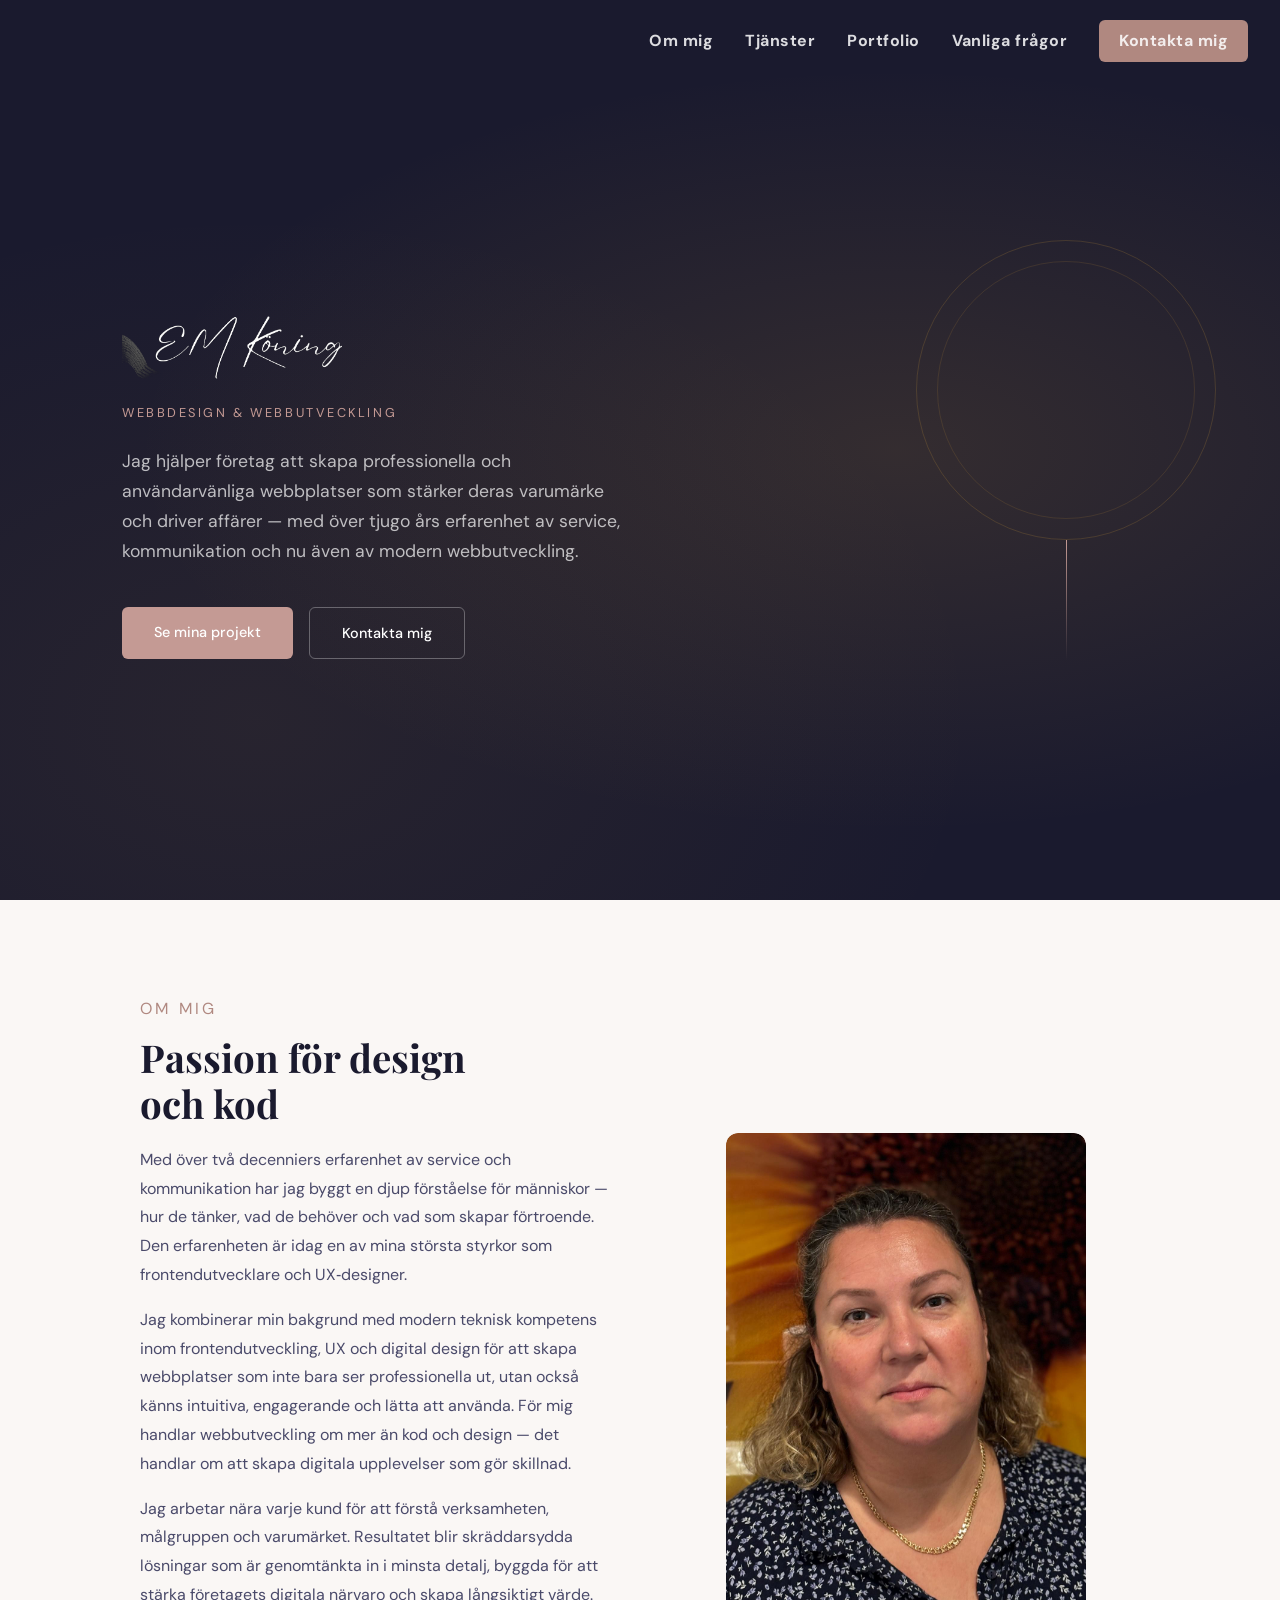
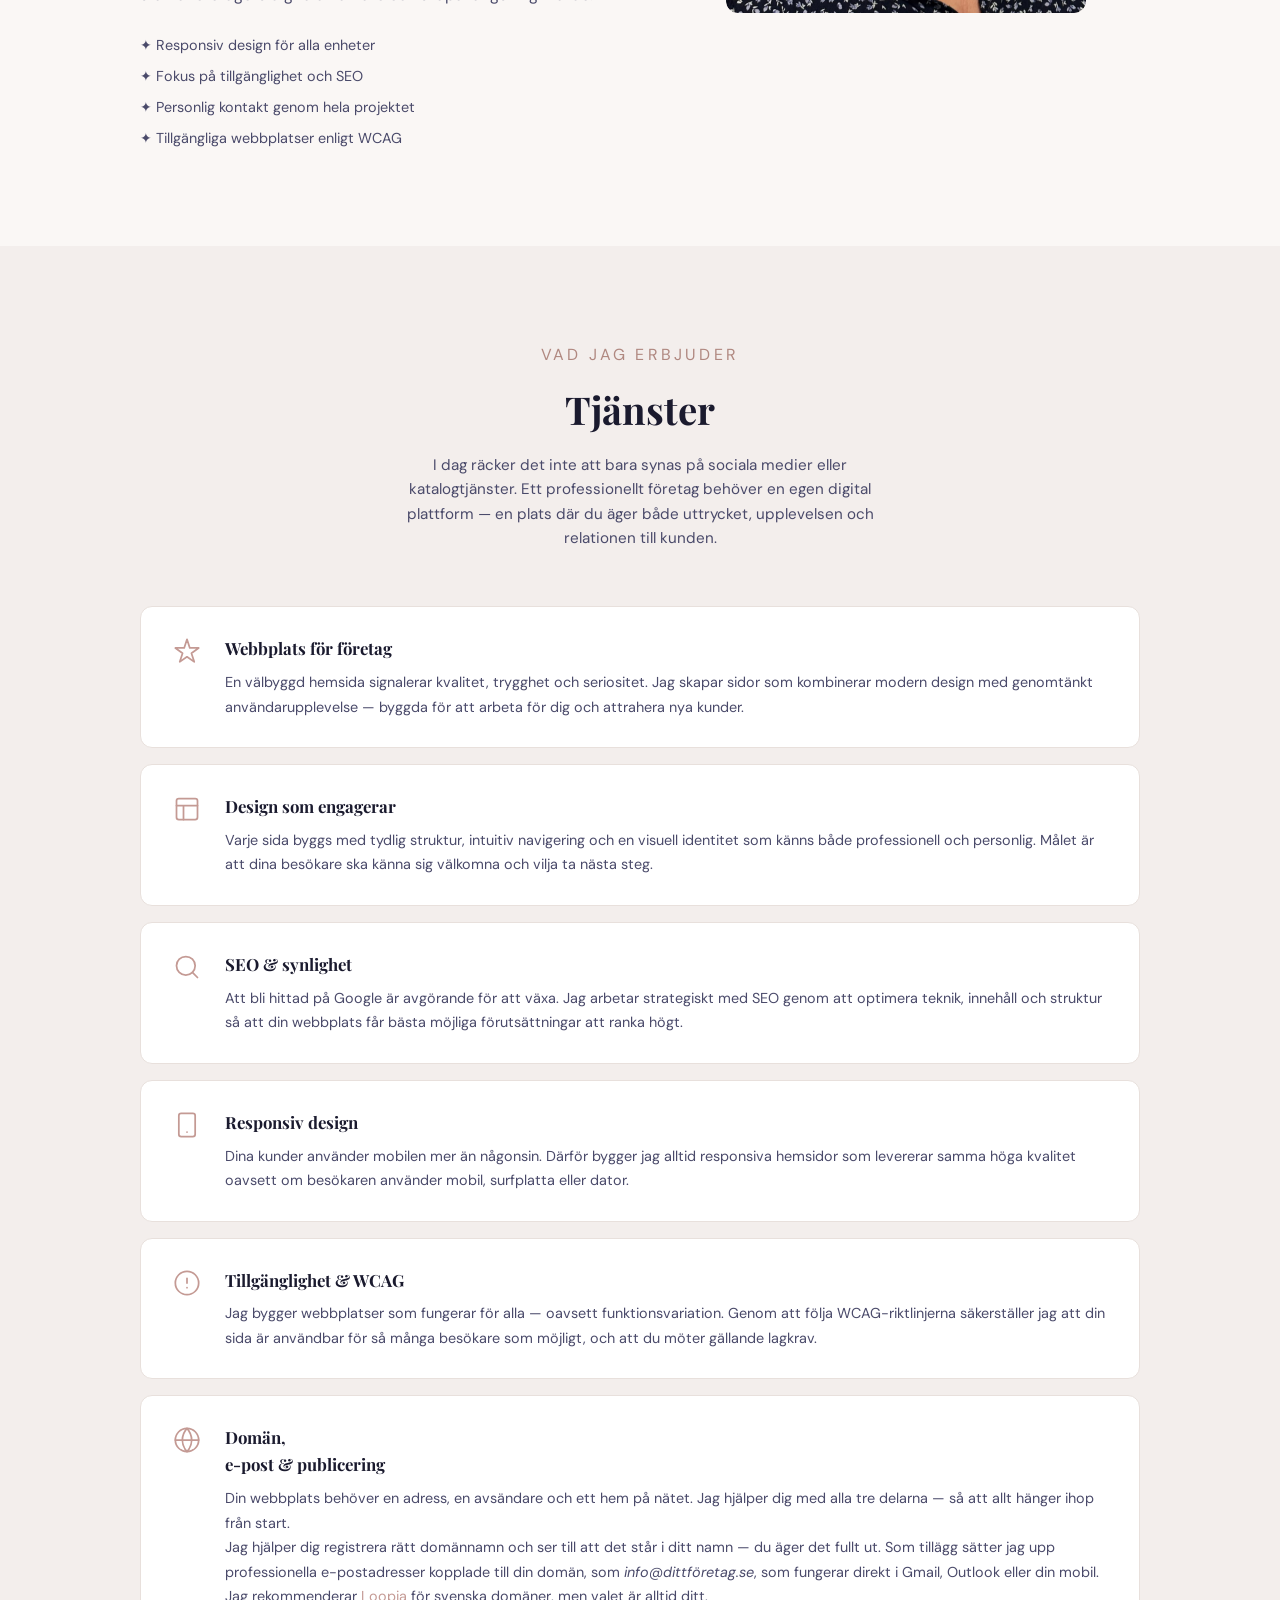
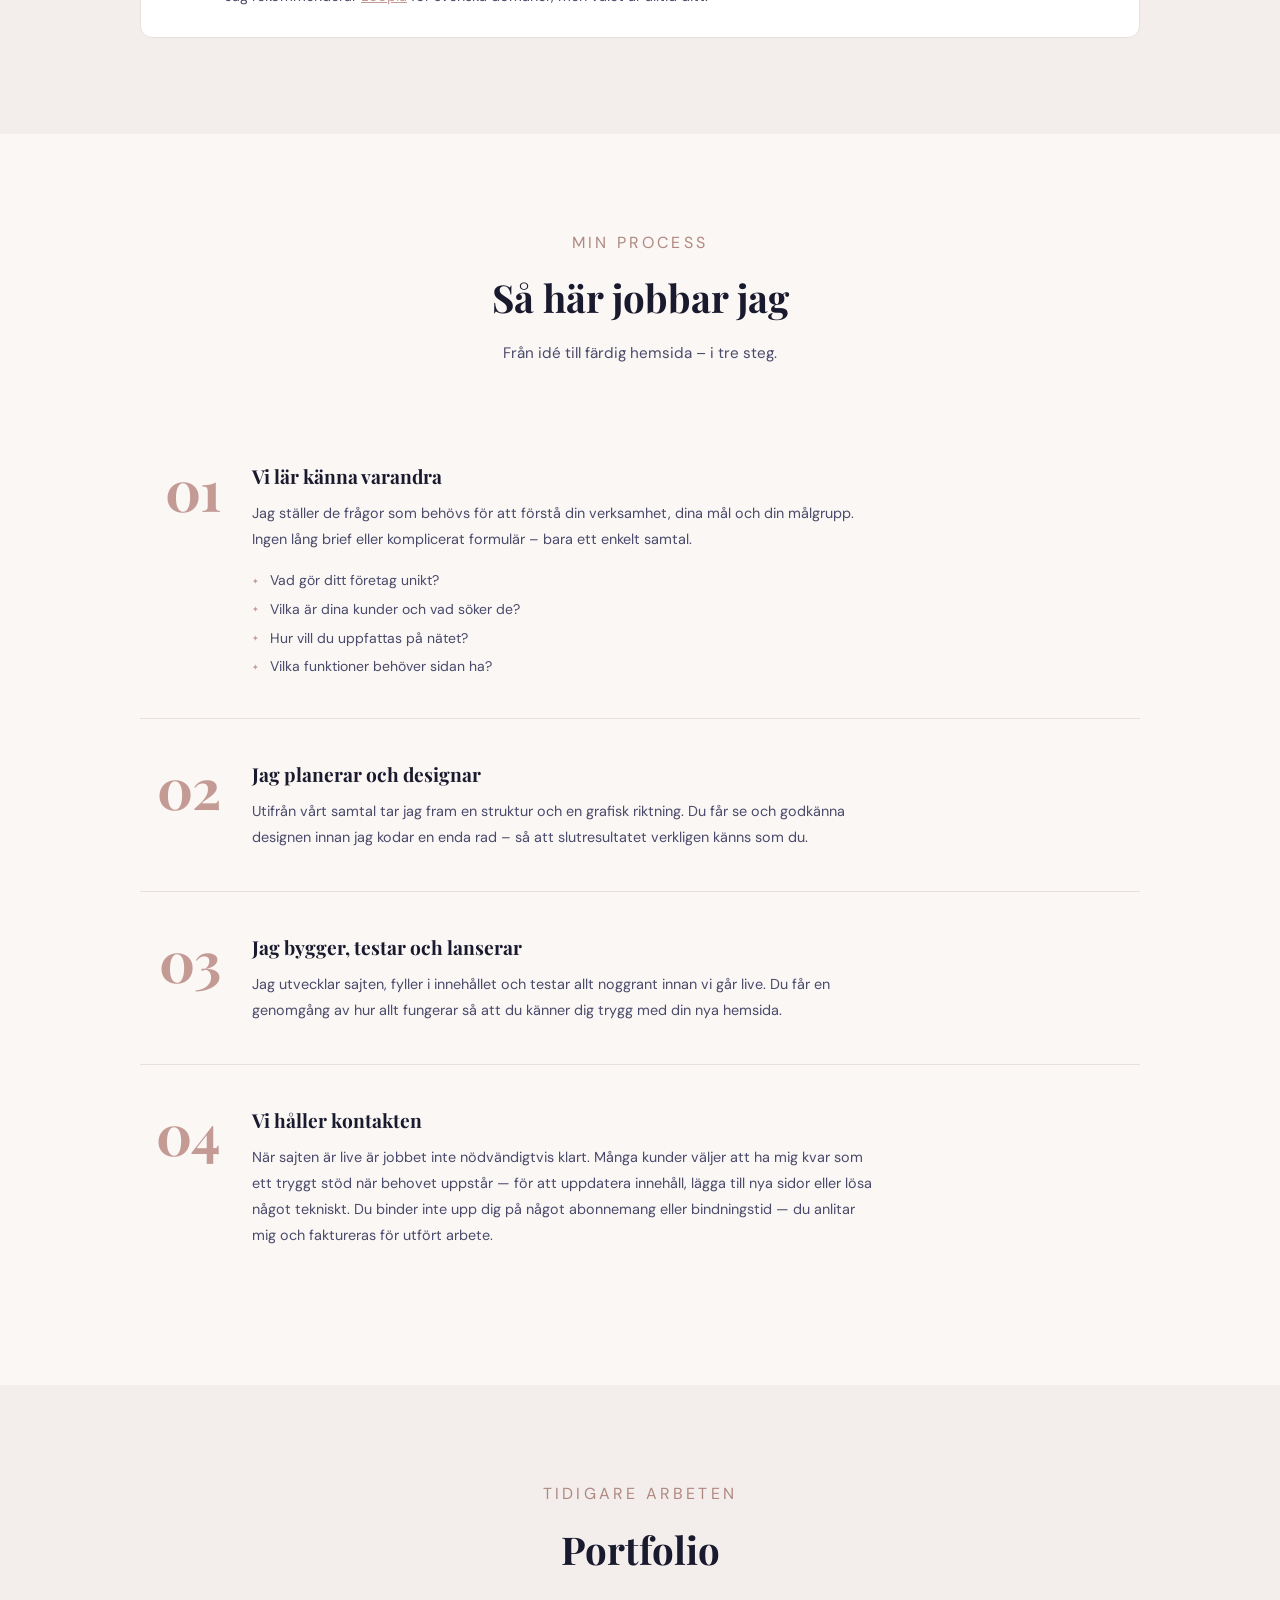
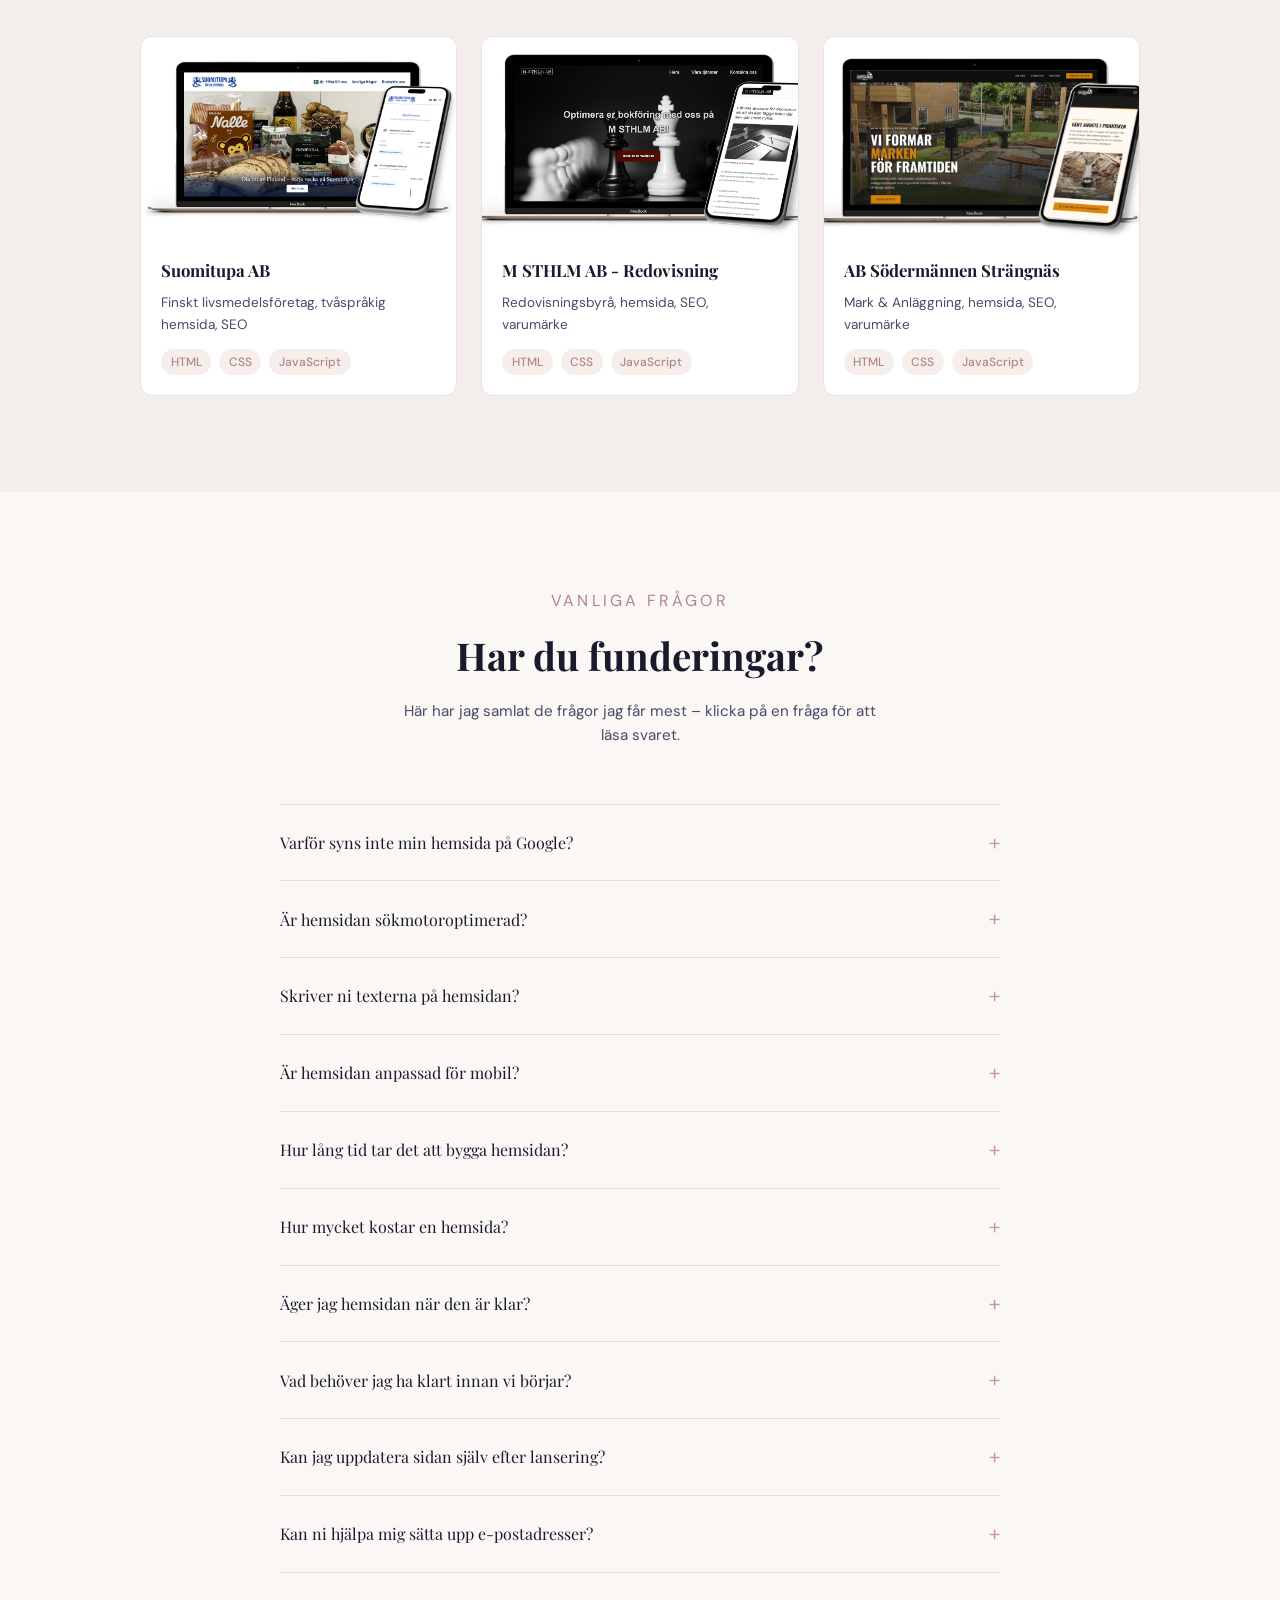
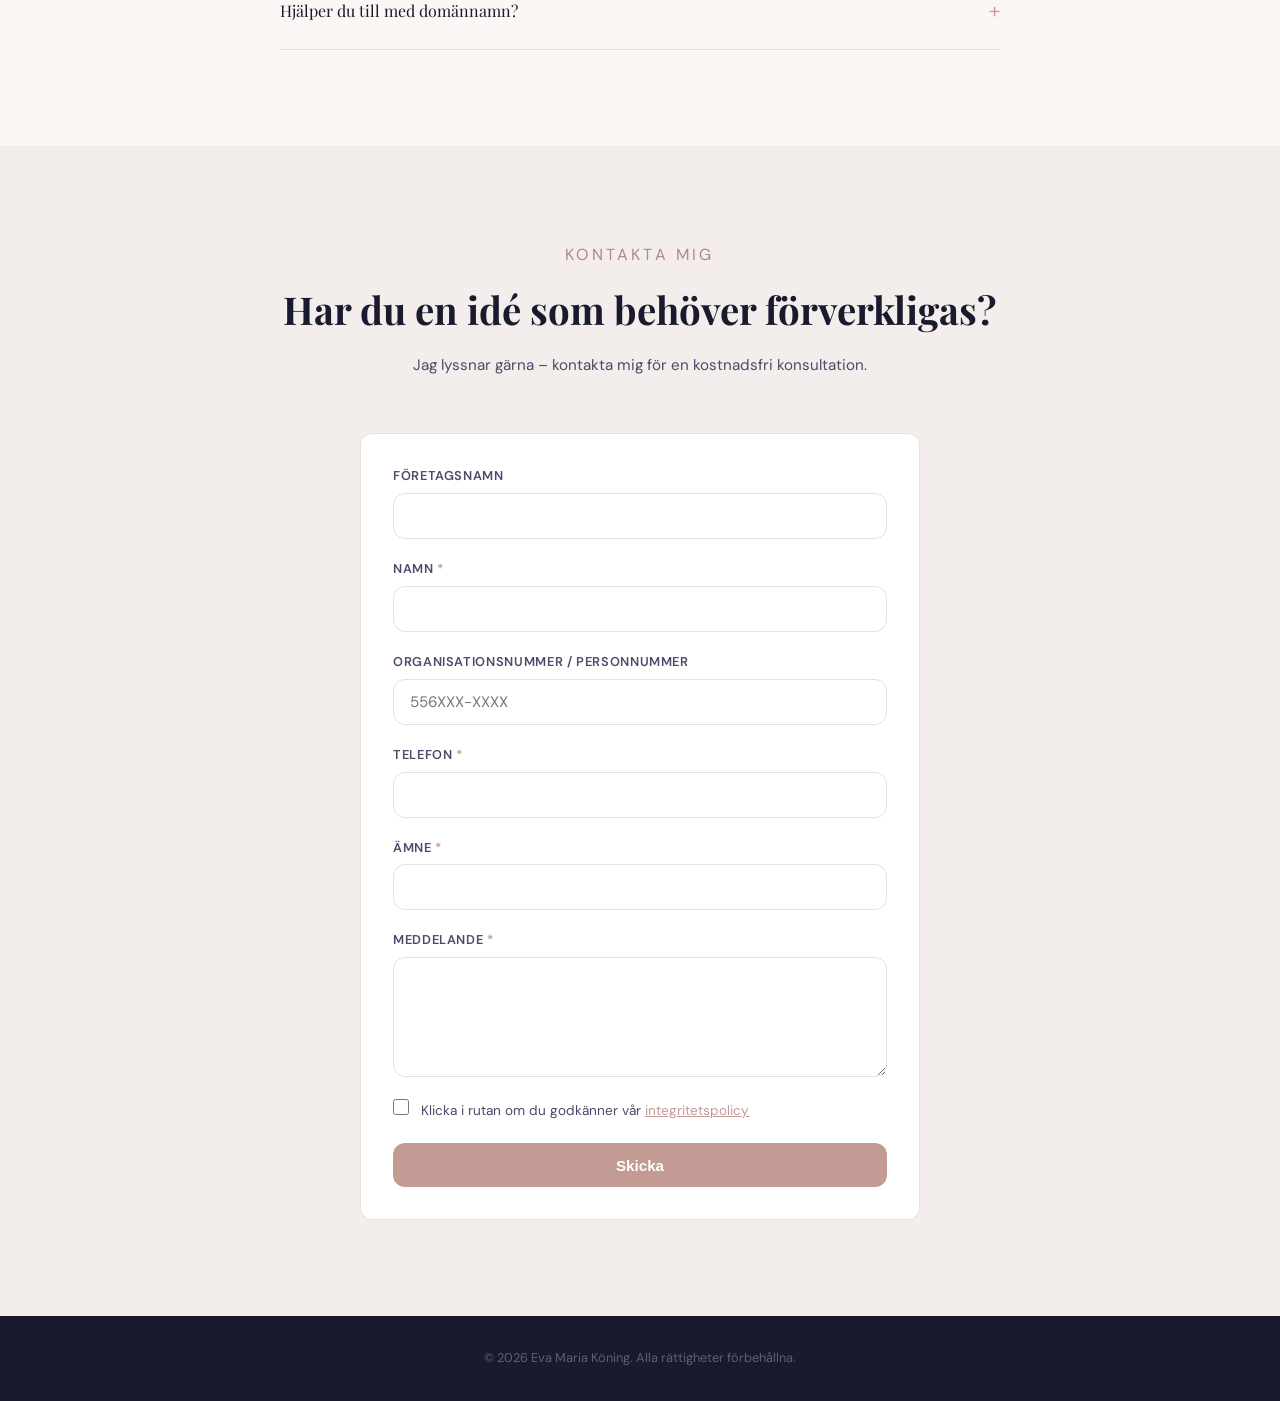
==== index.html @ 5d3082fb "delited e-mail from the contact form" ====
<!doctype html>
<html lang="sv">
  <head>
    <meta charset="UTF-8" />
    <meta name="viewport" content="width=device-width, initial-scale=1.0" />
    <link rel="icon" href="image/Profilbild 25.jpg" />
    <title>Eva Maria Köning – Frontendutveckling, UX/UI-design</title>
    <link rel="preconnect" href="https://fonts.googleapis.com" />
    <link rel="preconnect" href="https://fonts.gstatic.com" crossorigin />
    <link
      href="https://fonts.googleapis.com/css2?family=Playfair+Display:ital,wght@0,400;0,700;1,400&family=DM+Sans:wght@300;400;500&display=swap"
      rel="stylesheet"
    />
    <link rel="stylesheet" href="style.css" />
  </head>
  <body>
    <!-- HEADER -->
    <header id="site-header">
      <div class="header-inner">
        <a href="#" class="logo">
          <!-- <img
            src="image/logo_black.png"
            alt="EM Köning logotyp"
            class="logo-ljus"
          /> -->
          <img
            src="image/logo-pink.png"
            alt="EM Köning logotyp"
            class="logo-mork"
          />
        </a>
        <input type="checkbox" id="menu-toggle" />
        <label for="menu-toggle" class="menu-icon">&#9776;</label>
        <nav class="menu">
          <ul>
            <li><a href="#om">Om mig</a></li>
            <li><a href="#tjanster">Tjänster</a></li>
            <li><a href="#portfolio">Portfolio</a></li>
            <li><a href="#faq">Vanliga frågor</a></li>
            <li><a href="#kontakt" class="nav-cta">Kontakta mig</a></li>
          </ul>
        </nav>
      </div>
    </header>

    <main>
      <!-- HERO -->
      <section class="hero" id="hero">
        <div class="hero-bg"></div>
        <div class="hero-content">
          <!-- <h1>Eva Maria<br /><em>Köning</em></h1> -->
          <img
            src="image/logo_black.png"
            alt="EM Köning logotyp"
            class="hero-logo"
          />
          <p class="hero-eyebrow">Webbdesign & Webbutveckling</p>
          <p class="hero-sub">
            Jag hjälper företag att skapa professionella och användarvänliga
            webbplatser som stärker deras varumärke och driver affärer — med
            över tjugo års erfarenhet av service, kommunikation och nu även av
            modern webbutveckling.
          </p>
          <div class="hero-btns">
            <a href="#portfolio" class="btn btn-primary">Se mina projekt</a>
            <a href="#kontakt" class="btn btn-outline">Kontakta mig</a>
          </div>
        </div>
        <div class="hero-deco">
          <div class="deco-circle"></div>
          <div class="deco-line"></div>
        </div>
      </section>

      <!-- OM MIG -->
      <section class="section" id="om">
        <div class="container">
          <div class="om-grid">
            <div class="om-text">
              <span class="section-label">Om mig</span>
              <h2>Passion för design<br />och kod</h2>
              <p>
                Med över två decenniers erfarenhet av service och kommunikation
                har jag byggt en djup förståelse för människor — hur de tänker,
                vad de behöver och vad som skapar förtroende. Den erfarenheten
                är idag en av mina största styrkor som frontendutvecklare och
                UX‑designer.
              </p>
              <p>
                Jag kombinerar min bakgrund med modern teknisk kompetens inom
                frontendutveckling, UX och digital design för att skapa
                webbplatser som inte bara ser professionella ut, utan också
                känns intuitiva, engagerande och lätta att använda. För mig
                handlar webbutveckling om mer än kod och design — det handlar om
                att skapa digitala upplevelser som gör skillnad.
              </p>
              <p>
                Jag arbetar nära varje kund för att förstå verksamheten,
                målgruppen och varumärket. Resultatet blir skräddarsydda
                lösningar som är genomtänkta in i minsta detalj, byggda för att
                stärka företagets digitala närvaro och skapa långsiktigt värde.
              </p>
              <ul class="om-lista">
                <li>✦ Responsiv design för alla enheter</li>
                <li>✦ Fokus på tillgänglighet och SEO</li>
                <li>✦ Personlig kontakt genom hela projektet</li>
                <li>✦ Tillgängliga webbplatser enligt WCAG</li>
              </ul>
            </div>
            <div class="om-bild">
              <div class="bild-placeholder">
                <img
                  src="image/Profilbild 25.jpg"
                  alt="Profilbild av Eva Maria Köning"
                />
              </div>
            </div>
          </div>
        </div>
      </section>

      <!-- TJÄNSTER -->
      <section class="section section-alt" id="tjanster">
        <div class="container">
          <div class="section-header">
            <span class="section-label">Vad jag erbjuder</span>
            <h2>Tjänster</h2>
            <p>
              I dag räcker det inte att bara synas på sociala medier eller
              katalogtjänster. Ett professionellt företag behöver en egen
              digital plattform — en plats där du äger både uttrycket,
              upplevelsen och relationen till kunden.
            </p>
          </div>
          <div class="tjanster-grid">
            <div class="tjanst-kort">
              <div class="tjanst-ikon">
                <svg
                  width="28"
                  height="28"
                  viewBox="0 0 24 24"
                  fill="none"
                  stroke="currentColor"
                  stroke-width="1.5"
                  stroke-linecap="round"
                  stroke-linejoin="round"
                >
                  <path
                    d="M12 2l2.4 7.4H22l-6.2 4.5 2.4 7.4L12 17l-6.2 4.3 2.4-7.4L2 9.4h7.6z"
                  />
                </svg>
              </div>
              <div class="tjanst-text">
                <h3>Webbplats för företag</h3>
                <p>
                  En välbyggd hemsida signalerar kvalitet, trygghet och
                  seriositet. Jag skapar sidor som kombinerar modern design med
                  genomtänkt användarupplevelse — byggda för att arbeta för dig
                  och attrahera nya kunder.
                </p>
              </div>
            </div>
            <div class="tjanst-kort">
              <div class="tjanst-ikon">
                <svg
                  width="28"
                  height="28"
                  viewBox="0 0 24 24"
                  fill="none"
                  stroke="currentColor"
                  stroke-width="1.5"
                  stroke-linecap="round"
                  stroke-linejoin="round"
                >
                  <rect x="3" y="3" width="18" height="18" rx="2" />
                  <path d="M3 9h18M9 21V9" />
                </svg>
              </div>
              <div class="tjanst-text">
                <h3>Design som engagerar</h3>
                <p>
                  Varje sida byggs med tydlig struktur, intuitiv navigering och
                  en visuell identitet som känns både professionell och
                  personlig. Målet är att dina besökare ska känna sig välkomna
                  och vilja ta nästa steg.
                </p>
              </div>
            </div>
            <div class="tjanst-kort">
              <div class="tjanst-ikon">
                <svg
                  width="28"
                  height="28"
                  viewBox="0 0 24 24"
                  fill="none"
                  stroke="currentColor"
                  stroke-width="1.5"
                  stroke-linecap="round"
                  stroke-linejoin="round"
                >
                  <circle cx="11" cy="11" r="8" />
                  <path d="M21 21l-4.35-4.35" />
                </svg>
              </div>
              <div class="tjanst-text">
                <h3>SEO & synlighet</h3>
                <p>
                  Att bli hittad på Google är avgörande för att växa. Jag
                  arbetar strategiskt med SEO genom att optimera teknik,
                  innehåll och struktur så att din webbplats får bästa möjliga
                  förutsättningar att ranka högt.
                </p>
              </div>
            </div>
            <div class="tjanst-kort">
              <div class="tjanst-ikon">
                <svg
                  width="28"
                  height="28"
                  viewBox="0 0 24 24"
                  fill="none"
                  stroke="currentColor"
                  stroke-width="1.5"
                  stroke-linecap="round"
                  stroke-linejoin="round"
                >
                  <rect x="5" y="2" width="14" height="20" rx="2" />
                  <path d="M12 18h.01" />
                </svg>
              </div>
              <div class="tjanst-text">
                <h3>Responsiv design</h3>
                <p>
                  Dina kunder använder mobilen mer än någonsin. Därför bygger
                  jag alltid responsiva hemsidor som levererar samma höga
                  kvalitet oavsett om besökaren använder mobil, surfplatta eller
                  dator.
                </p>
              </div>
            </div>
            <div class="tjanst-kort">
              <div class="tjanst-ikon">
                <svg
                  width="28"
                  height="28"
                  viewBox="0 0 24 24"
                  fill="none"
                  stroke="currentColor"
                  stroke-width="1.5"
                  stroke-linecap="round"
                  stroke-linejoin="round"
                >
                  <circle cx="12" cy="12" r="10" />
                  <path d="M12 8v4M12 16h.01" />
                </svg>
              </div>
              <div class="tjanst-text">
                <h3>Tillgänglighet & WCAG</h3>
                <p>
                  Jag bygger webbplatser som fungerar för alla — oavsett
                  funktionsvariation. Genom att följa WCAG-riktlinjerna
                  säkerställer jag att din sida är användbar för så många
                  besökare som möjligt, och att du möter gällande lagkrav.
                </p>
              </div>
            </div>
            <div class="tjanst-kort">
              <div class="tjanst-ikon">
                <svg
                  width="28"
                  height="28"
                  viewBox="0 0 24 24"
                  fill="none"
                  stroke="currentColor"
                  stroke-width="1.5"
                  stroke-linecap="round"
                  stroke-linejoin="round"
                >
                  <circle cx="12" cy="12" r="10" />
                  <path d="M2 12h20" />
                  <path
                    d="M12 2a15.3 15.3 0 0 1 4 10 15.3 15.3 0 0 1-4 10 15.3 15.3 0 0 1-4-10 15.3 15.3 0 0 1 4-10z"
                  />
                </svg>
              </div>
              <div class="tjanst-text">
                <h3>
                  Domän, <br />
                  e-post & publicering
                </h3>
                <p>
                  Din webbplats behöver en adress, en avsändare och ett hem på
                  nätet. Jag hjälper dig med alla tre delarna — så att allt
                  hänger ihop från start.
                  <br />
                  Jag hjälper dig registrera rätt domännamn och ser till att det
                  står i ditt namn — du äger det fullt ut. Som tillägg sätter
                  jag upp professionella e-postadresser kopplade till din domän,
                  som <em>info@dittföretag.se</em>, som fungerar direkt i Gmail,
                  Outlook eller din mobil. Jag rekommenderar
                  <a
                    href="https://www.loopia.se/"
                    target="_blank"
                    rel="noopener"
                    >Loopia</a
                  >
                  för svenska domäner, men valet är alltid ditt.
                </p>
              </div>
            </div>
          </div>
        </div>
      </section>
      <!-- SÅ HÄR JOBBAR JAG -->
      <section class="section" id="process">
        <div class="container">
          <div class="section-header">
            <span class="section-label">Min process</span>
            <h2>Så här jobbar jag</h2>
            <p>Från idé till färdig hemsida – i tre steg.</p>
          </div>
          <div class="process-grid">
            <div class="process-steg">
              <span class="process-nr">01</span>
              <div class="process-content">
                <h3>Vi lär känna varandra</h3>
                <p>
                  Jag ställer de frågor som behövs för att förstå din
                  verksamhet, dina mål och din målgrupp. Ingen lång brief eller
                  komplicerat formulär – bara ett enkelt samtal.
                </p>
                <ul class="process-lista">
                  <li>Vad gör ditt företag unikt?</li>
                  <li>Vilka är dina kunder och vad söker de?</li>
                  <li>Hur vill du uppfattas på nätet?</li>
                  <li>Vilka funktioner behöver sidan ha?</li>
                </ul>
              </div>
            </div>

            <div class="process-steg">
              <span class="process-nr">02</span>
              <div class="process-content">
                <h3>Jag planerar och designar</h3>
                <p>
                  Utifrån vårt samtal tar jag fram en struktur och en grafisk
                  riktning. Du får se och godkänna designen innan jag kodar en
                  enda rad – så att slutresultatet verkligen känns som du.
                </p>
              </div>
            </div>

            <div class="process-steg">
              <span class="process-nr">03</span>
              <div class="process-content">
                <h3>Jag bygger, testar och lanserar</h3>
                <p>
                  Jag utvecklar sajten, fyller i innehållet och testar allt
                  noggrant innan vi går live. Du får en genomgång av hur allt
                  fungerar så att du känner dig trygg med din nya hemsida.
                </p>
              </div>
            </div>
            <div class="process-steg">
              <span class="process-nr">04</span>
              <div class="process-content">
                <h3>Vi håller kontakten</h3>
                <p>
                  När sajten är live är jobbet inte nödvändigtvis klart. Många
                  kunder väljer att ha mig kvar som ett tryggt stöd när behovet
                  uppstår — för att uppdatera innehåll, lägga till nya sidor
                  eller lösa något tekniskt. Du binder inte upp dig på något
                  abonnemang eller bindningstid — du anlitar mig och faktureras
                  för utfört arbete.
                </p>
              </div>
            </div>
          </div>
        </div>
      </section>

      <!-- PORTFOLIO -->
      <section class="section section-alt" id="portfolio">
        <div class="container">
          <div class="section-header">
            <span class="section-label">Tidigare arbeten</span>
            <h2>Portfolio</h2>
          </div>
          <div class="portfolio-grid">
            <a
              class="portfolio-kort"
              href="https://suomitupa.se/"
              target="_blank"
              rel="noopener noreferrer"
            >
              <div class="portfolio-bild">
                <img
                  src="image/SuomitupaPres.png"
                  alt="Suomitupahemsida och mobilvy"
                />
              </div>
              <div class="portfolio-info">
                <h3>Suomitupa AB</h3>
                <p>Finskt livsmedelsföretag, tvåspråkig hemsida, SEO</p>
                <span class="portfolio-tag">HTML</span>
                <span class="portfolio-tag">CSS</span>
                <span class="portfolio-tag">JavaScript</span>
              </div>
            </a>
            <a
              class="portfolio-kort"
              href="https://msthlm.se/"
              target="_blank"
              rel="noopener noreferrer"
            >
              <div class="portfolio-bild">
                <img
                  src="image/MSTHLMPres.png"
                  alt="M STHLM AB Redovisnings hemsida och mobilvy"
                />
              </div>
              <div class="portfolio-info">
                <h3>M STHLM AB - Redovisning</h3>
                <p>Redovisningsbyrå, hemsida, SEO, varumärke</p>
                <span class="portfolio-tag">HTML</span>
                <span class="portfolio-tag">CSS</span>
                <span class="portfolio-tag">JavaScript</span>
              </div>
            </a>
            <a
              class="portfolio-kort"
              href="https://msthlm.se/"
              target="_blank"
              rel="noopener noreferrer"
            >
              <div class="portfolio-bild">
                <img
                  src="image/Sodermannen.png"
                  alt="M STHLM AB Redovisnings hemsida och mobilvy"
                />
              </div>
              <div class="portfolio-info">
                <h3>AB Södermännen Strängnäs</h3>
                <p>Mark & Anläggning, hemsida, SEO, varumärke</p>
                <span class="portfolio-tag">HTML</span>
                <span class="portfolio-tag">CSS</span>
                <span class="portfolio-tag">JavaScript</span>
              </div>
            </a>
          </div>
        </div>
      </section>

      <!-- VANLIGA FRÅGOR -->
      <section class="section" id="faq">
        <div class="container">
          <div class="section-header">
            <span class="section-label">Vanliga frågor</span>
            <h2>Har du funderingar?</h2>
            <p>
              Här har jag samlat de frågor jag får mest – klicka på en fråga för
              att läsa svaret.
            </p>
          </div>
          <div class="faq-lista">
            <details class="faq-item">
              <summary class="faq-fraga">
                Varför syns inte min hemsida på Google?
              </summary>
              <div class="faq-svar">
                <p>
                  Det tar upp till några veckor för Google att indexera en ny
                  sida. Söker du på ditt företagsnamn brukar den dyka upp
                  relativt snart. Att ranka på "första sidan" för
                  branschspecifika sökord tar längre tid och byggs upp med
                  innehåll, struktur och trafik över tid.
                </p>
              </div>
            </details>

            <details class="faq-item">
              <summary class="faq-fraga">
                Är hemsidan sökmotoroptimerad?
              </summary>
              <div class="faq-svar">
                <p>
                  Ja. Jag bygger varje sida sökmotoroptimerad från grunden – med
                  rätt rubrikstruktur, metatitlar, alt-texter och teknisk SEO.
                  Jag gör alltid en enkel sökordsanalys för din bransch och ditt
                  område innan vi sätter igång.
                </p>
              </div>
            </details>

            <details class="faq-item">
              <summary class="faq-fraga">
                Skriver ni texterna på hemsidan?
              </summary>
              <div class="faq-svar">
                <p>
                  Texterna är ditt ansvar – du känner din verksamhet bäst. Jag
                  kan ge råd om struktur och formuleringar längs vägen, men
                  copywriting som tilläggstjänst erbjuder jag inte i dagsläget.
                </p>
              </div>
            </details>

            <details class="faq-item">
              <summary class="faq-fraga">
                Är hemsidan anpassad för mobil?
              </summary>
              <div class="faq-svar">
                <p>
                  Ja. Alla sidor jag bygger är responsiva och fungerar lika bra
                  på mobil, surfplatta och dator.
                </p>
              </div>
            </details>

            <details class="faq-item">
              <summary class="faq-fraga">
                Hur lång tid tar det att bygga hemsidan?
              </summary>
              <div class="faq-svar">
                <p>
                  Det varierar beroende på projektets omfattning, men räkna med
                  3–5 veckor från godkänd design till lansering. En stor del av
                  tempot beror på hur snabbt vi kan bolla utkast och du kan ge
                  feedback.
                </p>
              </div>
            </details>

            <details class="faq-item">
              <summary class="faq-fraga">Hur mycket kostar en hemsida?</summary>
              <div class="faq-svar">
                <p>
                  Varje projekt är unikt och prissätts efter vad just din sida
                  behöver. Jag ger alltid en offert innan vi börjar – utan
                  förpliktelse. Det du kan räkna med är att du får en
                  genomtänkt, skräddarsydd lösning och full koll på vad du
                  betalar för.
                </p>
              </div>
            </details>

            <details class="faq-item">
              <summary class="faq-fraga">
                Äger jag hemsidan när den är klar?
              </summary>
              <div class="faq-svar">
                <p>
                  Ja, fullt ut. Koden, domänen och allt innehåll är ditt — du är
                  aldrig låst till mig för att din sida ska fungera. Många
                  kunder väljer ändå att ha mig kvar som stöd när behovet
                  uppstår, men det är alltid ditt val.
                </p>
              </div>
            </details>

            <details class="faq-item">
              <summary class="faq-fraga">
                Vad behöver jag ha klart innan vi börjar?
              </summary>
              <div class="faq-svar">
                <p>
                  Ju mer du har – logotyp, bilder, texter – desto smidigare går
                  projektet. Men det är inget krav att ha allt klart från dag
                  ett. Vi går igenom vad som behövs under vårt första samtal.
                </p>
              </div>
            </details>

            <details class="faq-item">
              <summary class="faq-fraga">
                Kan jag uppdatera sidan själv efter lansering?
              </summary>
              <div class="faq-svar">
                <p>
                  Det beror på hur sidan är byggd. Jag erbjuder alltid en
                  genomgång vid lansering så att du vet hur allt fungerar.
                  Behöver du hjälp med uppdateringar längre fram är du välkommen
                  att höra av dig — du anlitar mig när behovet uppstår och
                  faktureras för utfört arbete.
                </p>
              </div>
            </details>

            <details class="faq-item">
              <summary class="faq-fraga">
                Kan ni hjälpa mig sätta upp e-postadresser?
              </summary>
              <div class="faq-svar">
                <p>
                  Ja, det kan jag hjälpa till med som en tilläggstjänst. Att
                  sätta upp en professionell e-postadress som
                  <em>info@dittföretag.se</em> ger ett seriösare intryck och är
                  enklare att ordna än många tror.
                </p>
              </div>
            </details>

            <details class="faq-item">
              <summary class="faq-fraga">
                Hjälper du till med domännamn?
              </summary>
              <div class="faq-svar">
                <p>
                  Ja. Jag hjälper dig registrera ett domännamn och ser till att
                  det är upplagt i ditt namn – du äger det fullt ut och är
                  aldrig beroende av mig för att det ska fungera. Jag brukar
                  rekommendera
                  <a
                    href="https://www.loopia.se/"
                    target="_blank"
                    rel="noopener noreferrer"
                    >Loopia</a
                  >
                  som registrar för svenska domäner.
                </p>
              </div>
            </details>
          </div>
        </div>
      </section>
      <!-- KONTAKT -->
      <section class="section section-alt" id="kontakt">
        <div class="container">
          <div class="section-header">
            <span class="section-label">Kontakta mig</span>
            <h2>Har du en idé som behöver förverkligas?</h2>
            <p>
              Jag lyssnar gärna – kontakta mig för en kostnadsfri konsultation.
            </p>
          </div>
          <div class="kontakt-box">
            <div class="form-card">
              <form id="kontakt-form">
                <div class="field">
                  <label for="foretag">Företagsnamn</label>
                  <input type="text" id="foretag" name="foretag" />
                </div>

                <div class="field">
                  <label for="namn">Namn <span class="req">*</span></label>
                  <input type="text" id="namn" name="namn" required />
                </div>

                <div class="field">
                  <label for="orgnr">Organisationsnummer / Personnummer</label>
                  <input
                    type="text"
                    id="orgnr"
                    name="orgnr"
                    placeholder="556XXX-XXXX"
                  />
                </div>

                <div class="field">
                  <label for="telefon"
                    >Telefon <span class="req">*</span></label
                  >
                  <input type="tel" id="telefon" name="telefon" required />
                </div>

                <div class="field">
                  <label for="amne">Ämne <span class="req">*</span></label>
                  <input type="text" id="amne" name="amne" required />
                </div>

                <div class="field">
                  <label for="meddelande"
                    >Meddelande <span class="req">*</span></label
                  >
                  <textarea
                    id="meddelande"
                    name="meddelande"
                    required
                  ></textarea>
                </div>

                <p id="form-success" class="form-success">
                  ✓ Tack! Ditt mailprogram öppnas nu med ditt meddelande färdigt
                  att skicka.
                </p>

                <input
                  type="checkbox"
                  name="integritetspolicy"
                  id="integritetspolicy"
                  required
                />
                <label for="integritetspolicy">
                  Klicka i rutan om du godkänner vår
                  <a
                    href="./integritetspolicy.html"
                    target="_blank"
                    rel="noopener noreferrer"
                    >integritetspolicy</a
                  >
                </label>

                <button type="submit" class="btn-submit">Skicka</button>
              </form>
            </div>
          </div>
        </div>
      </section>
    </main>

    <!-- FOOTER -->
    <footer class="footer">
      <div class="container">
        <p class="footer-copy">
          &copy; 2026 Eva Maria Köning. Alla rättigheter förbehållna.
        </p>
      </div>
    </footer>

    <script src="./scripts/kontakt.js"></script>
    <script>
      // Sticky header
      const header = document.getElementById("site-header");
      window.addEventListener("scroll", () => {
        header.classList.toggle("scrolled", window.scrollY > 80);
      });

      // Stäng mobilmeny vid klick
      document.querySelectorAll(".menu a").forEach((link) => {
        link.addEventListener("click", () => {
          document.getElementById("menu-toggle").checked = false;
        });
      });
      // Stäng övriga FAQ-items när ett nytt öppnas
      document.querySelectorAll(".faq-item").forEach((item) => {
        item.addEventListener("toggle", () => {
          if (item.open) {
            document.querySelectorAll(".faq-item").forEach((other) => {
              if (other !== item) other.removeAttribute("open");
            });
          }
        });
      });
    </script>
  </body>
</html>
---- style.css ----
@charset "UTF-8";

/* ===================================
   VARIABLER & RESET
   =================================== */
:root {
  --ink: #1a1a2e;
  --ink-mid: #4a4a6a;
  --ink-light: #8888aa;
  --cream: #faf7f5;
  --white: #ffffff;
  --accent: #c49a94;
  --accent-light: #f5eeeb;
  --accent-dark: #b08880;
  --border: #e8e0dc;
  --bg-alt: #f3eeec;
  --radius: 12px;
  --radius-sm: 6px;
  --shadow: 0 2px 16px rgba(26, 26, 46, 0.08);
  --shadow-lg: 0 8px 40px rgba(26, 26, 46, 0.14);
  --transition: 0.3s ease;
  --header-h: 76px; /* faktisk höjd på fixed headern, mobil */
}

@media (min-width: 768px) {
  :root {
    --header-h: 95px; /* faktisk höjd på fixed headern, desktop */
  }
}

*,
*::before,
*::after {
  box-sizing: border-box;
  margin: 0;
  padding: 0;
}

html {
  scroll-behavior: smooth;
  scroll-padding-top: var(--header-h);
  font-size: 16px;
}

body {
  font-family: "DM Sans", sans-serif;
  background: var(--cream);
  color: var(--ink);
  line-height: 1.6;
}

a {
  color: inherit;
  text-decoration: none;
}

img {
  max-width: 100%;
}

/* ===================================
   HEADER
   (mobil-first: hamburgermeny är basläget)
   =================================== */
#site-header {
  position: fixed;
  top: 0;
  left: 0;
  right: 0;
  z-index: 100;
  transition:
    background var(--transition),
    box-shadow var(--transition);
}

.header-inner {
  display: flex;
  align-items: center;
  justify-content: space-between;
  padding: 1rem 1.25rem;
}

#site-header.scrolled {
  background: var(--white);
  box-shadow: 0 1px 0 var(--border);
}

/* LOGO */
.logo {
  display: flex;
  align-items: center;
}

.logo img {
  height: 44px;
  width: auto;
  transition: opacity var(--transition);
}

/* Rosa logga visas mot ljus hero */
.logo .logo-ljus {
  display: block;
}

/* Svart logga dold från start */
.logo .logo-mork {
  display: none;
}

/* Vid scroll: visa rosa, dölj svart */
#site-header.scrolled .logo .logo-ljus {
  display: none;
}

#site-header.scrolled .logo .logo-mork {
  display: block;
}

/* HAMBURGER */
#menu-toggle {
  display: none;
}

.menu-icon {
  display: block;
  font-size: 1.8rem;
  cursor: pointer;
  color: var(--white);
  transition: color var(--transition);
}

#site-header.scrolled .menu-icon {
  color: var(--ink);
}

/* MENY (dold som standard på mobil, öppnas via checkbox-hack) */
.menu {
  display: none;
  position: absolute;
  top: 100%;
  right: 0;
  background: var(--white);
  box-shadow: var(--shadow-lg);
  border-radius: 0 0 var(--radius) var(--radius);
  min-width: 220px;
}

#menu-toggle:checked + .menu-icon + .menu {
  display: block;
}

.menu ul {
  list-style: none;
  display: flex;
  flex-direction: column;
  gap: 0;
  padding: 0.5rem 0;
  align-items: stretch;
}

.menu a {
  display: block;
  font-size: 1rem;
  font-weight: 700;
  letter-spacing: 0.03em;
  padding: 0.75rem 1.5rem;
  color: var(--ink) !important;
  transition: color var(--transition);
}

.menu a:hover {
  color: var(--accent);
}

.nav-cta {
  background: var(--accent-dark) !important;
  color: var(--white) !important;
  padding: 0.5rem 1.25rem !important;
  border-radius: var(--radius-sm) !important;
  transition: background var(--transition) !important;
  margin: 0.5rem 1rem !important;
  display: block !important;
  text-align: center !important;
}

.nav-cta:hover {
  background: var(--accent) !important;
}

@media (min-width: 768px) {
  .header-inner {
    padding: 1.25rem 2rem;
  }

  .logo img {
    height: 55px;
  }

  .menu-icon {
    display: none;
  }

  .menu {
    display: block;
    position: static;
    background: none;
    box-shadow: none;
    min-width: 0;
  }

  .menu ul {
    flex-direction: row;
    gap: 2rem;
    align-items: center;
    padding: 0;
  }

  .menu a {
    display: inline;
    padding: 0;
    color: rgba(255, 255, 255, 0.85) !important;
  }

  .menu a:hover {
    color: var(--white);
  }

  #site-header.scrolled .menu a {
    color: var(--ink-mid) !important;
  }

  #site-header.scrolled .menu a:hover {
    color: var(--accent) !important;
  }

  .nav-cta {
    margin: 0 !important;
    display: inline-block !important;
  }
}

/* ===================================
   HERO
   =================================== */
.hero {
  position: relative;
  min-height: 100vh;
  min-height: 100svh; /* undviker att mobilens adressfält kapar innehållet */
  display: flex;
  align-items: center;
  background: var(--ink);
  overflow: hidden;
}

.hero-bg {
  position: absolute;
  inset: 0;
  background:
    radial-gradient(
      ellipse at 70% 50%,
      rgba(201, 150, 58, 0.15) 0%,
      transparent 60%
    ),
    radial-gradient(
      ellipse at 20% 80%,
      rgba(201, 150, 58, 0.08) 0%,
      transparent 50%
    );
}

.hero-content {
  position: relative;
  z-index: 1;
  padding: 6.5rem 1.5rem 3rem;
  max-width: 1100px;
  margin: 0 auto;
  width: 100%;
}

/* Loggan som visas inne i hero-innehållet */
.hero-logo {
  display: block;
  width: 100%;
  max-width: 180px;
  height: auto;
  margin-bottom: 1.5rem;
}

.hero-eyebrow {
  font-size: 0.8rem;
  letter-spacing: 0.2em;
  text-transform: uppercase;
  color: var(--accent);
  margin-bottom: 1.5rem;
}

.hero-content h1 {
  font-family: "Playfair Display", serif;
  font-size: clamp(3rem, 8vw, 6rem);
  font-weight: 700;
  line-height: 1.05;
  color: var(--white);
  margin-bottom: 1.5rem;
}

.hero-content h1 em {
  color: var(--accent);
  font-style: italic;
}

.hero-sub {
  font-size: 1.05rem;
  color: rgba(255, 255, 255, 0.7);
  max-width: 500px;
  margin-bottom: 2.5rem;
  line-height: 1.7;
}

.hero-btns {
  display: flex;
  gap: 1rem;
  flex-wrap: wrap;
}

.hero-deco {
  display: none;
  position: absolute;
  right: 5%;
  top: 50%;
  transform: translateY(-50%);
  pointer-events: none;
}

.deco-circle {
  width: 300px;
  height: 300px;
  border-radius: 50%;
  border: 1px solid rgba(201, 150, 58, 0.2);
  position: relative;
}

.deco-circle::before {
  content: "";
  position: absolute;
  inset: 20px;
  border-radius: 50%;
  border: 1px solid rgba(201, 150, 58, 0.15);
}

.deco-line {
  width: 1px;
  height: 120px;
  background: linear-gradient(to bottom, var(--accent), transparent);
  margin: 0 auto;
}

@media (min-width: 768px) {
  .hero-content {
    padding: 8rem 2rem 4rem;
  }

  .hero-logo {
    max-width: 220px;
  }

  .hero-sub {
    font-size: 1.1rem;
  }

  .hero-deco {
    display: block;
  }
}

/* ===================================
   KNAPPAR
   =================================== */
.btn {
  display: inline-block;
  font-family: "DM Sans", sans-serif;
  font-size: 0.9rem;
  font-weight: 500;
  padding: 0.85rem 2rem;
  border-radius: var(--radius-sm);
  transition: all var(--transition);
  cursor: pointer;
}

.btn-primary {
  background: var(--accent);
  color: var(--white);
}

.btn-primary:hover {
  background: var(--accent-dark);
  transform: translateY(-2px);
  box-shadow: 0 6px 20px rgba(201, 150, 58, 0.3);
}

.btn-outline {
  background: transparent;
  color: var(--white);
  border: 1px solid rgba(255, 255, 255, 0.3);
}

.btn-outline:hover {
  border-color: var(--white);
  transform: translateY(-2px);
}

/* ===================================
   GEMENSAMT
   =================================== */
.section {
  padding: 4rem 1.25rem;
}

/* Sidor utan hero (t.ex. integritetspolicy.html) har ingen buffert mot den
   fasta headern - kompensera så första sektionens innehåll inte hamnar bakom den */
main > .section:first-child {
  padding-top: calc(var(--header-h) + 4rem);
}

.section-alt {
  background: var(--bg-alt);
}

.container {
  max-width: 1000px;
  margin: 0 auto;
}

.section-header {
  text-align: center;
  margin-bottom: 2.5rem;
}

.section-label {
  display: block;
  font-size: 0.9rem;
  letter-spacing: 0.2em;
  text-transform: uppercase;
  color: var(--accent-dark);
  margin-bottom: 0.75rem;
}

.section-header h2 {
  font-family: "Playfair Display", serif;
  font-size: clamp(1.8rem, 3vw, 2.5rem);
  font-weight: 700;
  color: var(--ink);
  margin-bottom: 0.75rem;
}

.section-header p {
  font-size: 0.95rem;
  color: var(--ink-mid);
  max-width: 500px;
  margin: 0 auto;
}

@media (min-width: 768px) {
  .section {
    padding: 6rem 1.5rem;
  }

  main > .section:first-child {
    padding-top: calc(var(--header-h) + 6rem);
  }

  .section-header {
    margin-bottom: 3.5rem;
  }

  .section-label {
    font-size: 1rem;
  }
}

/* ===================================
   OM MIG
   =================================== */
.om-grid {
  display: grid;
  grid-template-columns: 1fr;
  gap: 2rem;
  align-items: center;
}

.om-text .section-label {
  text-align: left;
}

.om-text h2 {
  font-family: "Playfair Display", serif;
  font-size: clamp(1.8rem, 3vw, 2.5rem);
  font-weight: 700;
  color: var(--ink);
  margin-bottom: 1.25rem;
  line-height: 1.2;
}

.om-text p {
  color: var(--ink-mid);
  margin-bottom: 1rem;
  line-height: 1.8;
}

.om-text em {
  color: var(--accent);
  font-style: italic;
}

.om-lista {
  list-style: none;
  margin-top: 1.5rem;
  display: flex;
  flex-direction: column;
  gap: 0.5rem;
}

.om-lista li {
  font-size: 0.9rem;
  color: var(--ink-mid);
}

.om-bild {
  display: flex;
  justify-content: center;
  order: -1;
}

.bild-placeholder {
  width: 100%;
  max-width: 360px;
  aspect-ratio: 3/4;
  background: var(--border);
  border-radius: var(--radius);
  display: flex;
  align-items: center;
  justify-content: center;
  overflow: hidden; /* lägg till så bilden inte läcker ut */
}

.bild-placeholder img {
  width: 100%;
  height: 100%;
  object-fit: cover;
  object-position: center top; /* prioriterar ansiktet */
  border-radius: var(--radius);
  display: block;
}

@media (min-width: 768px) {
  .om-grid {
    grid-template-columns: 1fr 1fr;
    gap: 4rem;
  }

  .om-bild {
    order: 0;
  }
}

/* ===================================
   TJÄNSTER
   =================================== */
.tjanster-grid {
  display: flex;
  flex-direction: column;
  gap: 1rem;
}

.tjanst-kort {
  background: var(--white);
  border: 1px solid var(--border);
  border-radius: var(--radius);
  padding: 1.5rem;
  display: flex;
  align-items: flex-start;
  gap: 1.25rem;
  transition:
    transform var(--transition),
    box-shadow var(--transition);
}

.tjanst-kort:hover {
  transform: translateY(-3px);
  box-shadow: var(--shadow-lg);
}

.tjanst-ikon {
  color: var(--accent);
  flex-shrink: 0;
  margin-top: 2px;
}

/* Textwrapper: gör att rubrik + text kan krympa/radbryta korrekt i flexboxen */
.tjanst-text {
  flex: 1 1 auto;
  min-width: 0;
}

.tjanst-kort h3 {
  font-family: "Playfair Display", serif;
  font-size: 1.05rem;
  color: var(--ink);
  margin-bottom: 0.5rem;
}

.tjanst-kort p {
  font-size: 0.9rem;
  color: var(--ink-mid);
  line-height: 1.7;
  margin: 0;
}

.tjanst-kort p a {
  color: var(--accent);
  text-decoration: underline;
}

@media (min-width: 768px) {
  .tjanst-kort {
    padding: 1.75rem 2rem;
    gap: 1.5rem;
  }
}

/* ===================================
   PROCESS
   =================================== */
.process-grid {
  display: flex;
  flex-direction: column;
  gap: 0;
}

.process-steg {
  display: flex;
  align-items: flex-start;
  gap: 1.25rem;
  padding: 2rem 0;
  border-bottom: 1px solid var(--border);
  position: relative;
}

.process-steg:last-child {
  border-bottom: none;
}

.process-nr {
  font-family: "Playfair Display", serif;
  font-size: 2.5rem;
  font-weight: 700;
  color: var(--accent);
  line-height: 1;
  flex-shrink: 0;
  width: 50px;
  text-align: right;
  letter-spacing: -0.02em;
  -webkit-user-select: none;
  user-select: none;
}

.process-content {
  min-width: 0;
}

.process-content h3 {
  font-family: "Playfair Display", serif;
  font-size: 1.2rem;
  color: var(--ink);
  margin-bottom: 0.6rem;
}

.process-content p {
  font-size: 0.9rem;
  color: var(--ink-mid);
  line-height: 1.8;
  max-width: 620px;
}

.process-lista {
  list-style: none;
  margin-top: 1rem;
  display: flex;
  flex-direction: column;
  gap: 0.4rem;
}

.process-lista li {
  font-size: 0.875rem;
  color: var(--ink-mid);
  padding-left: 1.1rem;
  position: relative;
}

.process-lista li::before {
  content: "✦";
  position: absolute;
  left: 0;
  color: var(--accent);
  font-size: 0.5rem;
  top: 0.35rem;
}

@media (min-width: 768px) {
  .process-steg {
    gap: 2rem;
    padding: 2.5rem 0;
  }

  .process-nr {
    font-size: 3.5rem;
    width: 80px;
  }
}

/* ===================================
   PORTFOLIO
   =================================== */
.portfolio-grid {
  display: grid;
  grid-template-columns: repeat(auto-fit, minmax(280px, 1fr));
  gap: 1.5rem;
}

.portfolio-kort {
  background: var(--white);
  border: 1px solid var(--border);
  border-radius: var(--radius);
  overflow: hidden;
  transition:
    transform var(--transition),
    box-shadow var(--transition);
}

a.portfolio-kort {
  text-decoration: none;
  color: inherit;
  display: block;
}

.portfolio-kort:hover {
  transform: translateY(-4px);
  box-shadow: var(--shadow-lg);
}

.portfolio-bild {
  height: 200px;
  overflow: hidden;
}

.portfolio-bild img {
  width: 100%;
  height: 100%;
  max-width: 100%;
  object-fit: cover; /* fyller ytan utan att stretcha */
  object-position: center;
  display: block;
  transition: transform 0.4s ease;
}

.portfolio-kort:hover .portfolio-bild img {
  transform: scale(1.05); /* lätt zoom vid hover */
}

.portfolio-info {
  padding: 1.25rem;
}

.portfolio-info h3 {
  font-family: "Playfair Display", serif;
  font-size: 1.05rem;
  color: var(--ink);
  margin-bottom: 0.5rem;
}

.portfolio-info p {
  font-size: 0.85rem;
  color: var(--ink-mid);
  margin-bottom: 0.75rem;
  line-height: 1.6;
}

.portfolio-tag {
  display: inline-block;
  font-size: 0.75rem;
  font-weight: 500;
  background: var(--accent-light);
  color: var(--accent-dark);
  padding: 0.2rem 0.6rem;
  border-radius: 20px;
  margin-right: 0.25rem;
}

/* ===================================
   VANLIGA FRÅGOR
   =================================== */
.faq-lista {
  max-width: 720px;
  margin: 0 auto;
}

.faq-item {
  border-bottom: 1px solid var(--border);
}

.faq-item:first-child {
  border-top: 1px solid var(--border);
}

.faq-fraga {
  list-style: none;
  display: flex;
  justify-content: space-between;
  align-items: center;
  padding: 1.25rem 0;
  font-family: "Playfair Display", serif;
  font-size: 1rem;
  color: var(--ink);
  cursor: pointer;
  gap: 1rem;
}

.faq-fraga::-webkit-details-marker {
  display: none;
}

.faq-fraga::after {
  content: "+";
  font-family: "DM Sans", sans-serif;
  font-size: 1.4rem;
  font-weight: 300;
  color: var(--accent);
  flex-shrink: 0;
  transition: transform var(--transition);
}

.faq-item[open] .faq-fraga::after {
  transform: rotate(45deg);
}

.faq-item[open] .faq-fraga {
  color: var(--accent);
}

.faq-svar {
  padding: 0 0 1.25rem;
}

.faq-svar p {
  font-size: 0.9rem;
  color: var(--ink-mid);
  line-height: 1.8;
}

.faq-svar a {
  color: var(--accent);
  text-decoration: underline;
}

/* ===================================
   KONTAKTFORMULÄR
   =================================== */
.form-card {
  max-width: 560px;
  margin: 2rem auto 0;
  background: var(--white);
  border: 1px solid var(--border);
  border-radius: var(--radius);
  padding: 1.5rem;
}

.field {
  display: flex;
  flex-direction: column;
  margin-bottom: 1.25rem;
}

.field label {
  font-size: 0.8rem;
  font-weight: 600;
  letter-spacing: 0.05em;
  text-transform: uppercase;
  color: var(--ink-mid);
  margin-bottom: 0.4rem;
}

.req {
  color: var(--accent);
}

.field input,
.field textarea {
  border: 1px solid var(--border);
  border-radius: var(--radius);
  padding: 0.75rem 1rem;
  font-size: 0.95rem;
  color: var(--ink);
  background: var(--white);
  transition: border-color var(--transition);
  font-family: inherit;
}

.field textarea {
  resize: vertical;
  min-height: 120px;
}

.field input:focus,
.field textarea:focus {
  outline: none;
  border-color: var(--accent);
}

/* Checkbox + integritetspolicy */
input[type="checkbox"] {
  accent-color: var(--accent);
  width: 1rem;
  height: 1rem;
  margin-right: 0.5rem;
  cursor: pointer;
}

label[for="integritetspolicy"] {
  font-size: 0.85rem;
  color: var(--ink-mid);
  display: inline;
}

label[for="integritetspolicy"] a {
  color: var(--accent);
  text-decoration: underline;
}

/* Skicka-knapp */
.btn-submit {
  display: block;
  width: 100%;
  margin-top: 1.25rem;
  padding: 0.85rem;
  background: var(--accent);
  color: var(--white);
  border: none;
  border-radius: var(--radius);
  font-size: 0.95rem;
  font-weight: 600;
  cursor: pointer;
  transition: opacity var(--transition);
}

.btn-submit:hover {
  opacity: 0.85;
}

/* Successmeddelande */
.form-success {
  font-size: 0.9rem;
  color: green;
  margin-bottom: 1rem;
  display: none;
}

@media (min-width: 768px) {
  .form-card {
    padding: 2rem;
  }
}

/* ===================================
   FOOTER
   =================================== */
.footer {
  background: var(--ink);
  padding: 2rem 1.5rem;
  text-align: center;
}

.footer-copy {
  font-size: 0.8rem;
  color: rgba(255, 255, 255, 0.3);
}

.policy-text h3 {
  font-family: "Playfair Display", serif;
  font-size: 1.1rem;
  color: var(--ink);
  margin: 1.75rem 0 0.5rem;
}

.policy-text ul {
  padding-left: 1.25rem;
  margin-bottom: 1rem;
}

.policy-text li {
  font-size: 0.9rem;
  color: var(--ink-mid);
  line-height: 1.8;
}

.policy-text p {
  font-size: 0.9rem;
  color: var(--ink-mid);
  line-height: 1.8;
  margin-bottom: 1rem;
}

/* Tillbaka-knapp: btn-outline är gjord för mörk bakgrund (heron),
   så vi läser om färgerna här för användning på ljus bakgrund */
.btn-back {
  display: inline-flex;
  align-items: center;
  gap: 0.4rem;
  color: var(--ink-mid);
  border-color: var(--border);
  margin-bottom: 2rem;
}

.btn-back:hover {
  color: var(--accent-dark);
  border-color: var(--accent-dark);
  transform: translateY(-2px);
}
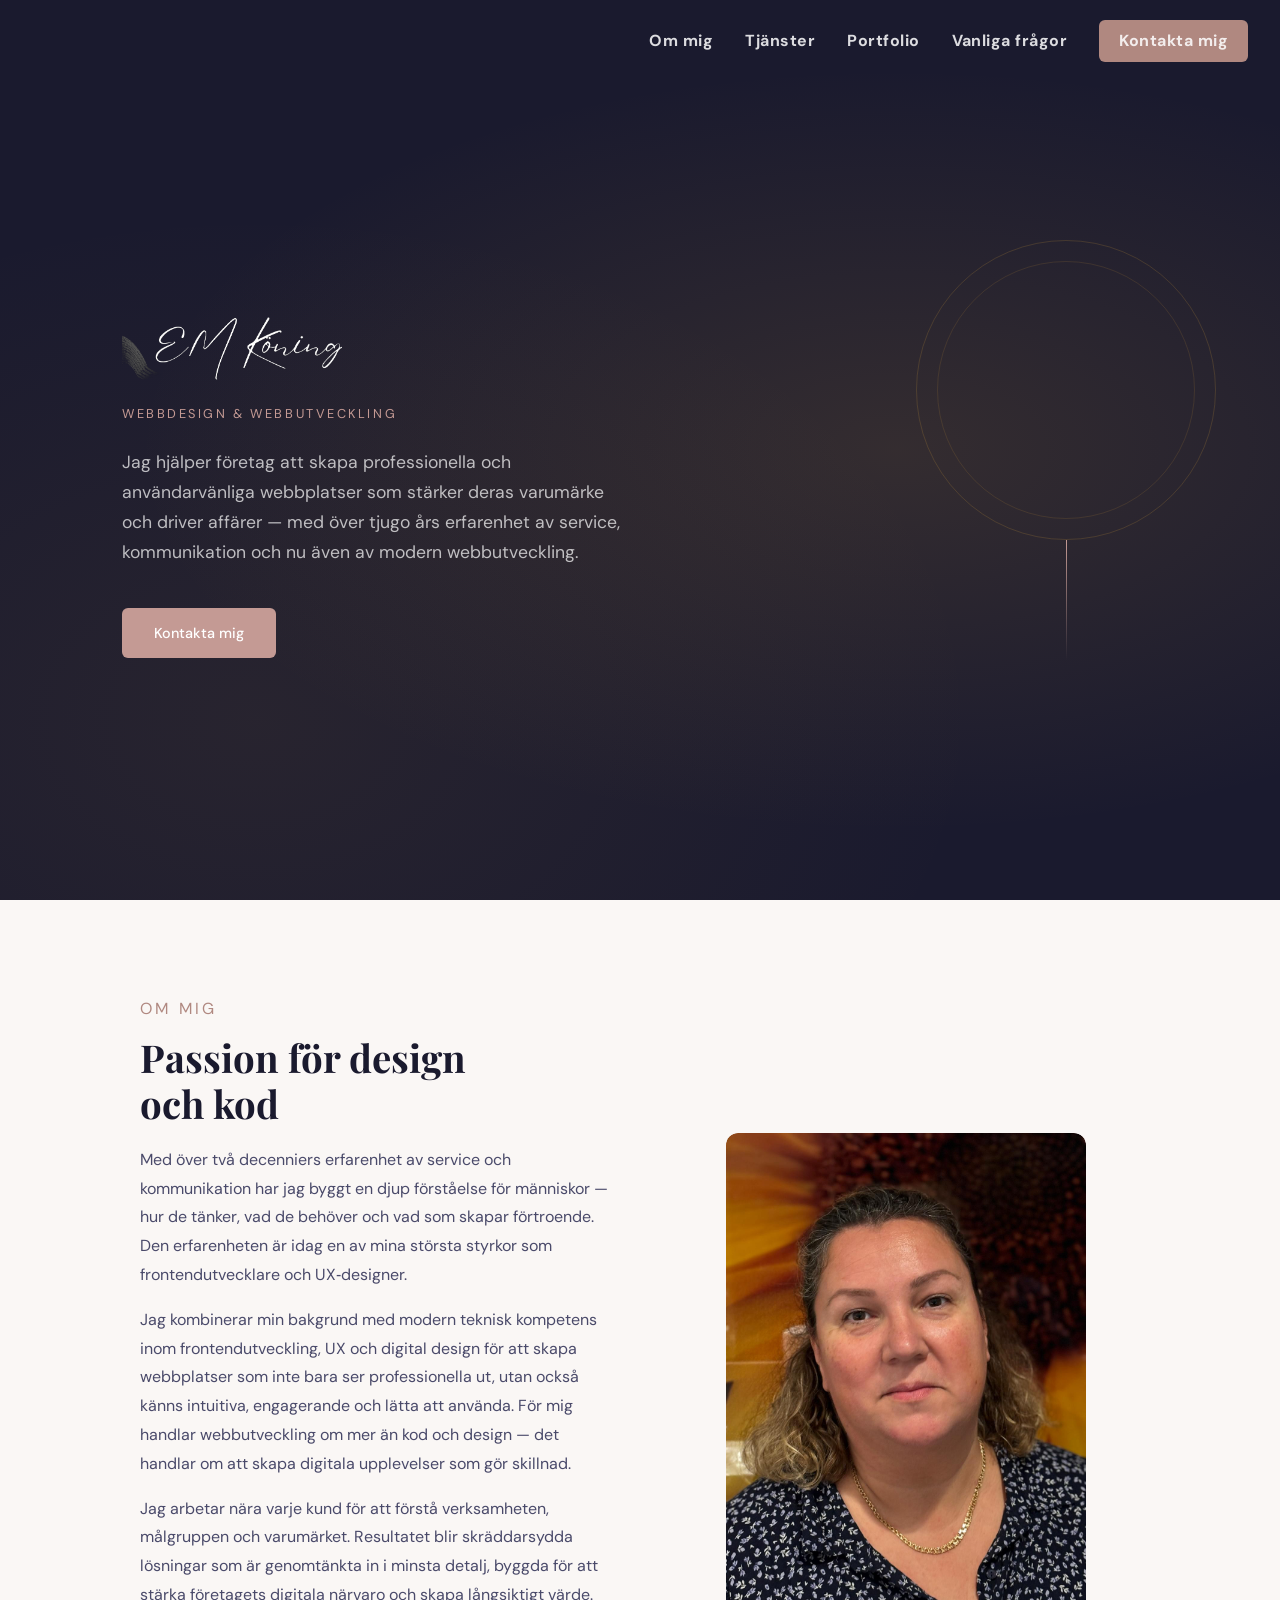
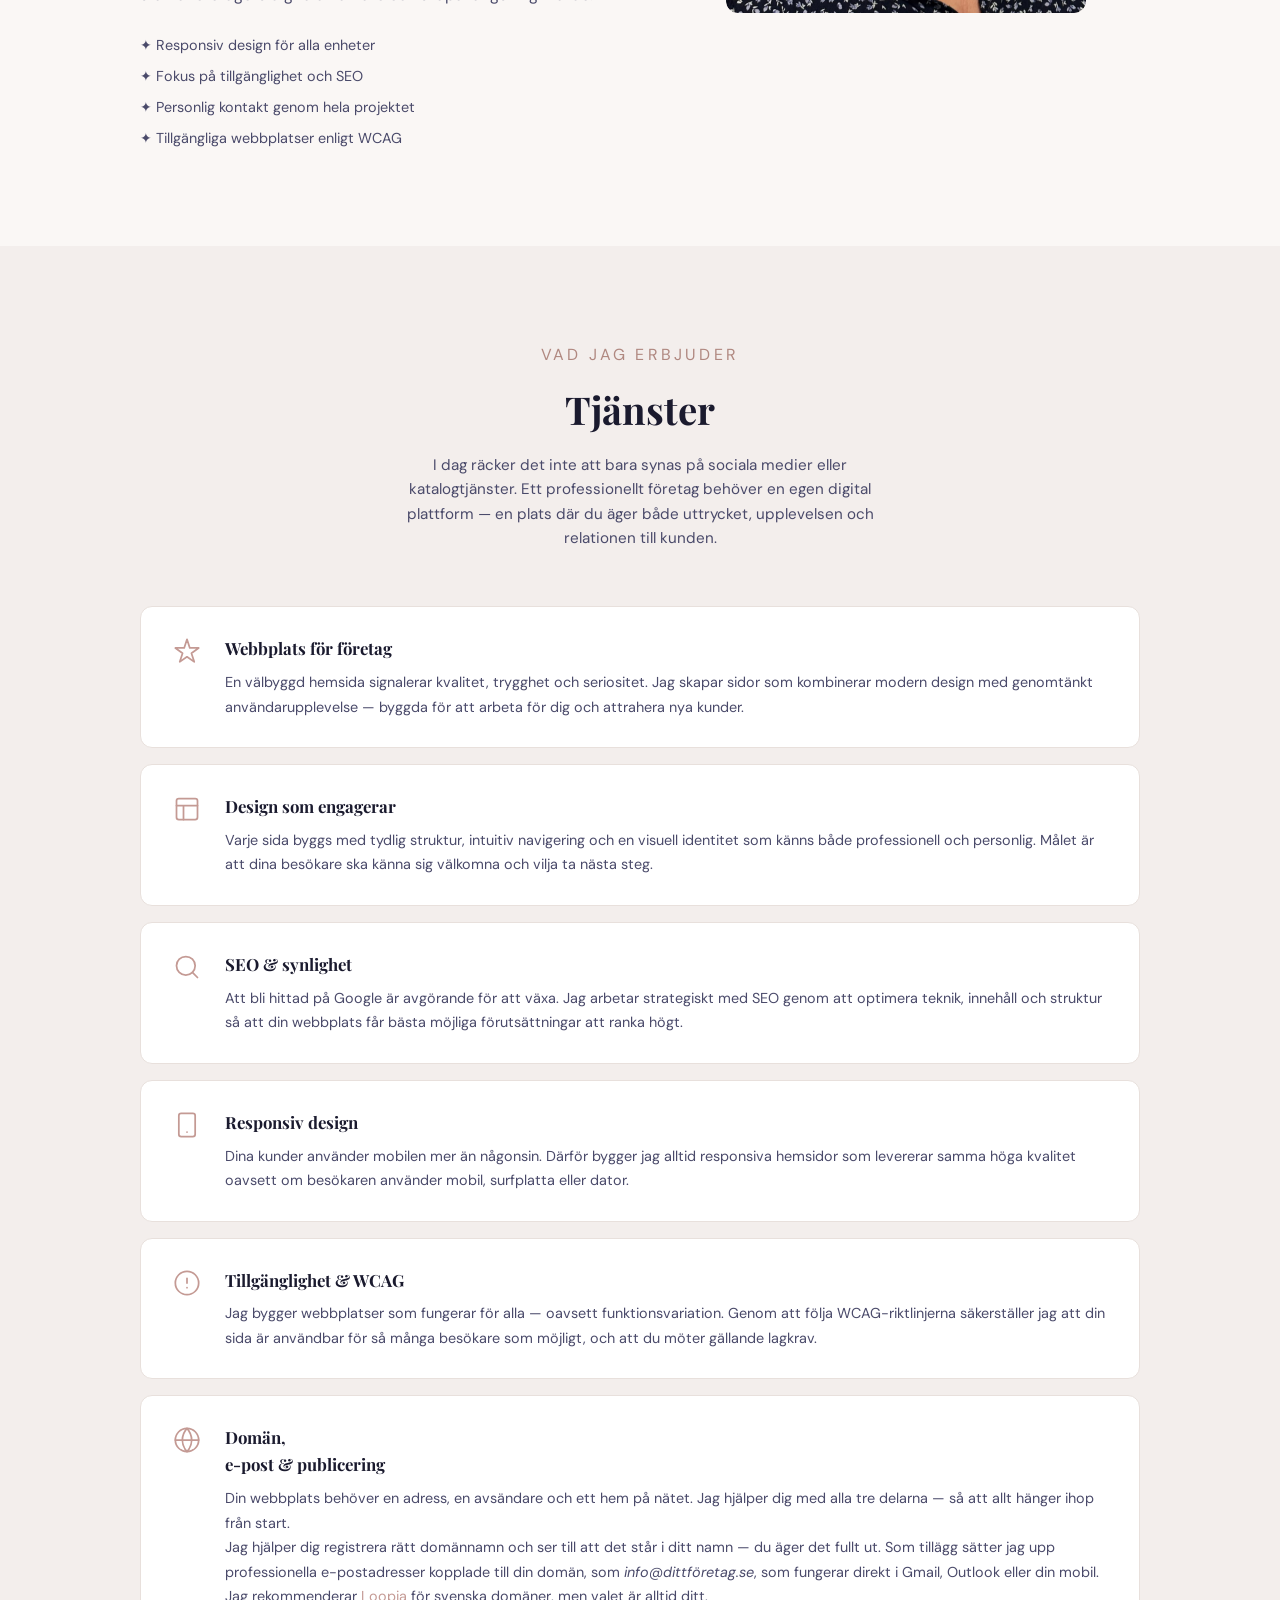
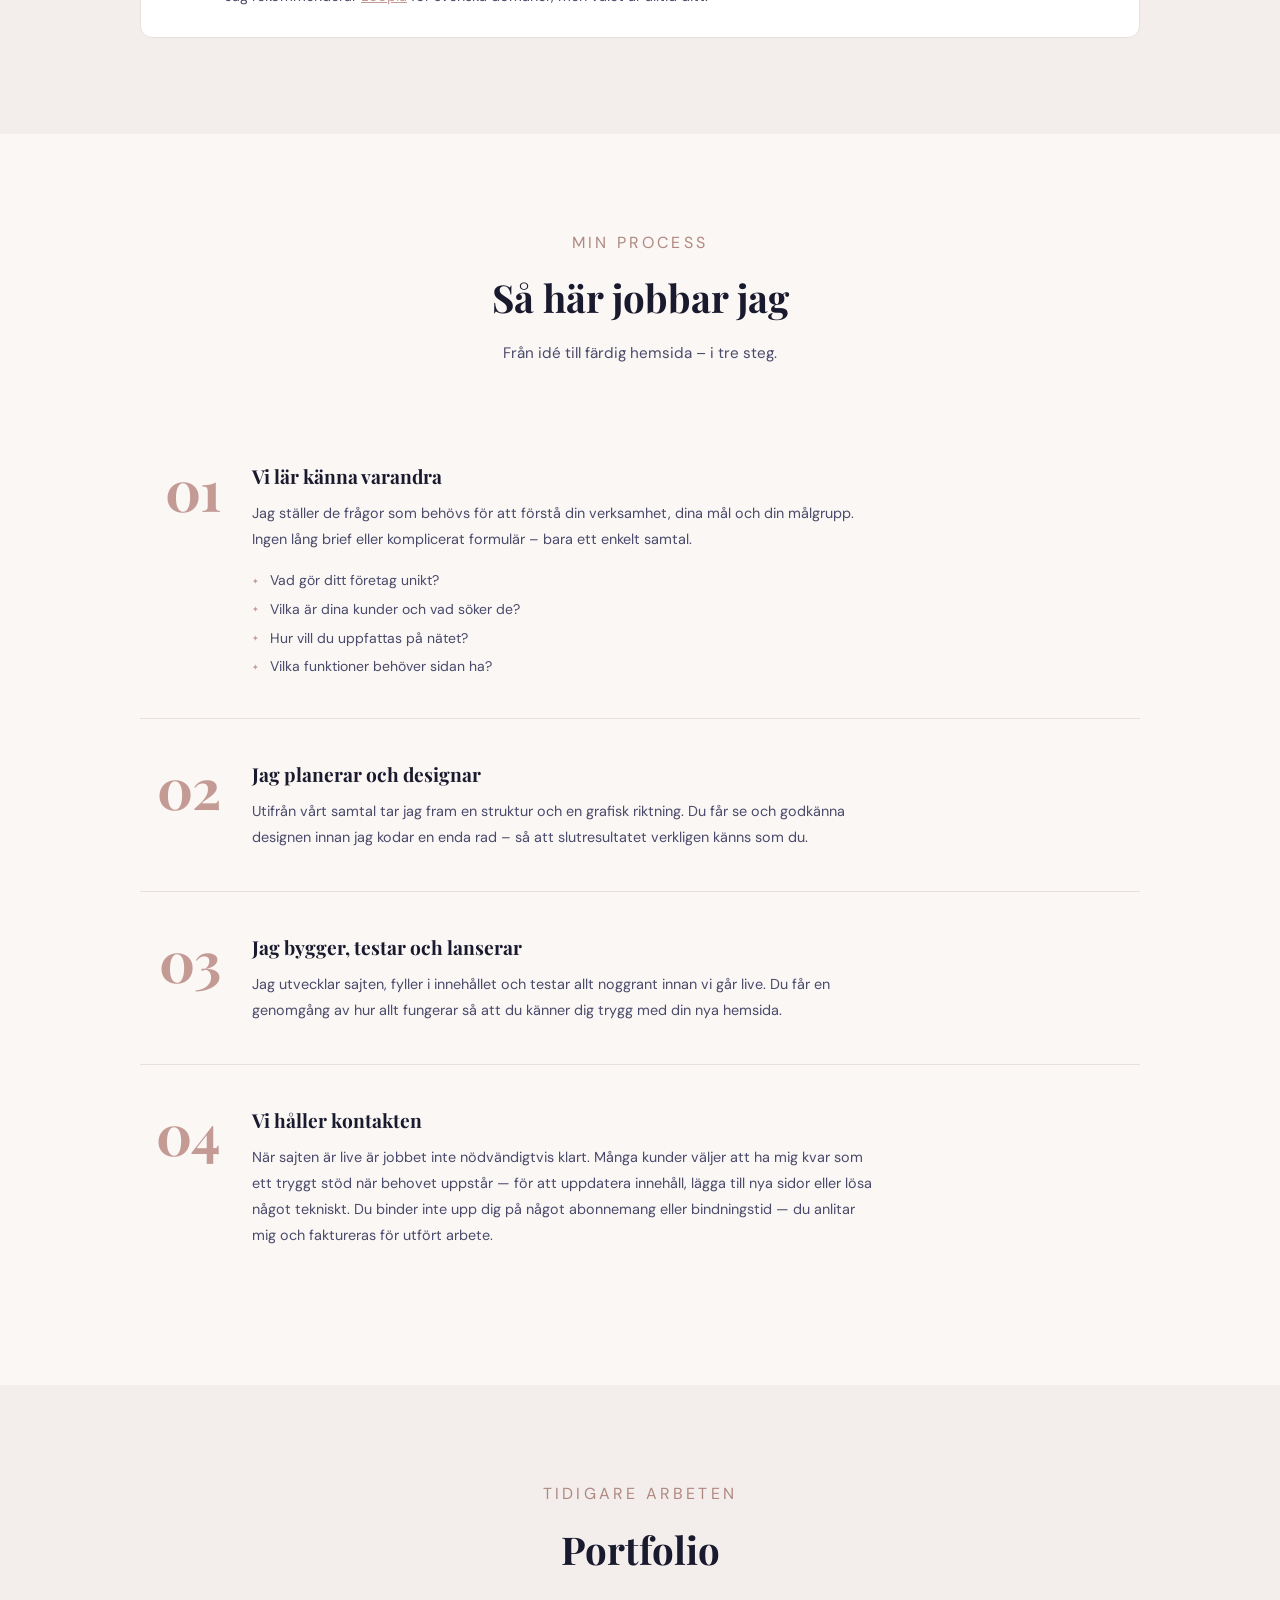
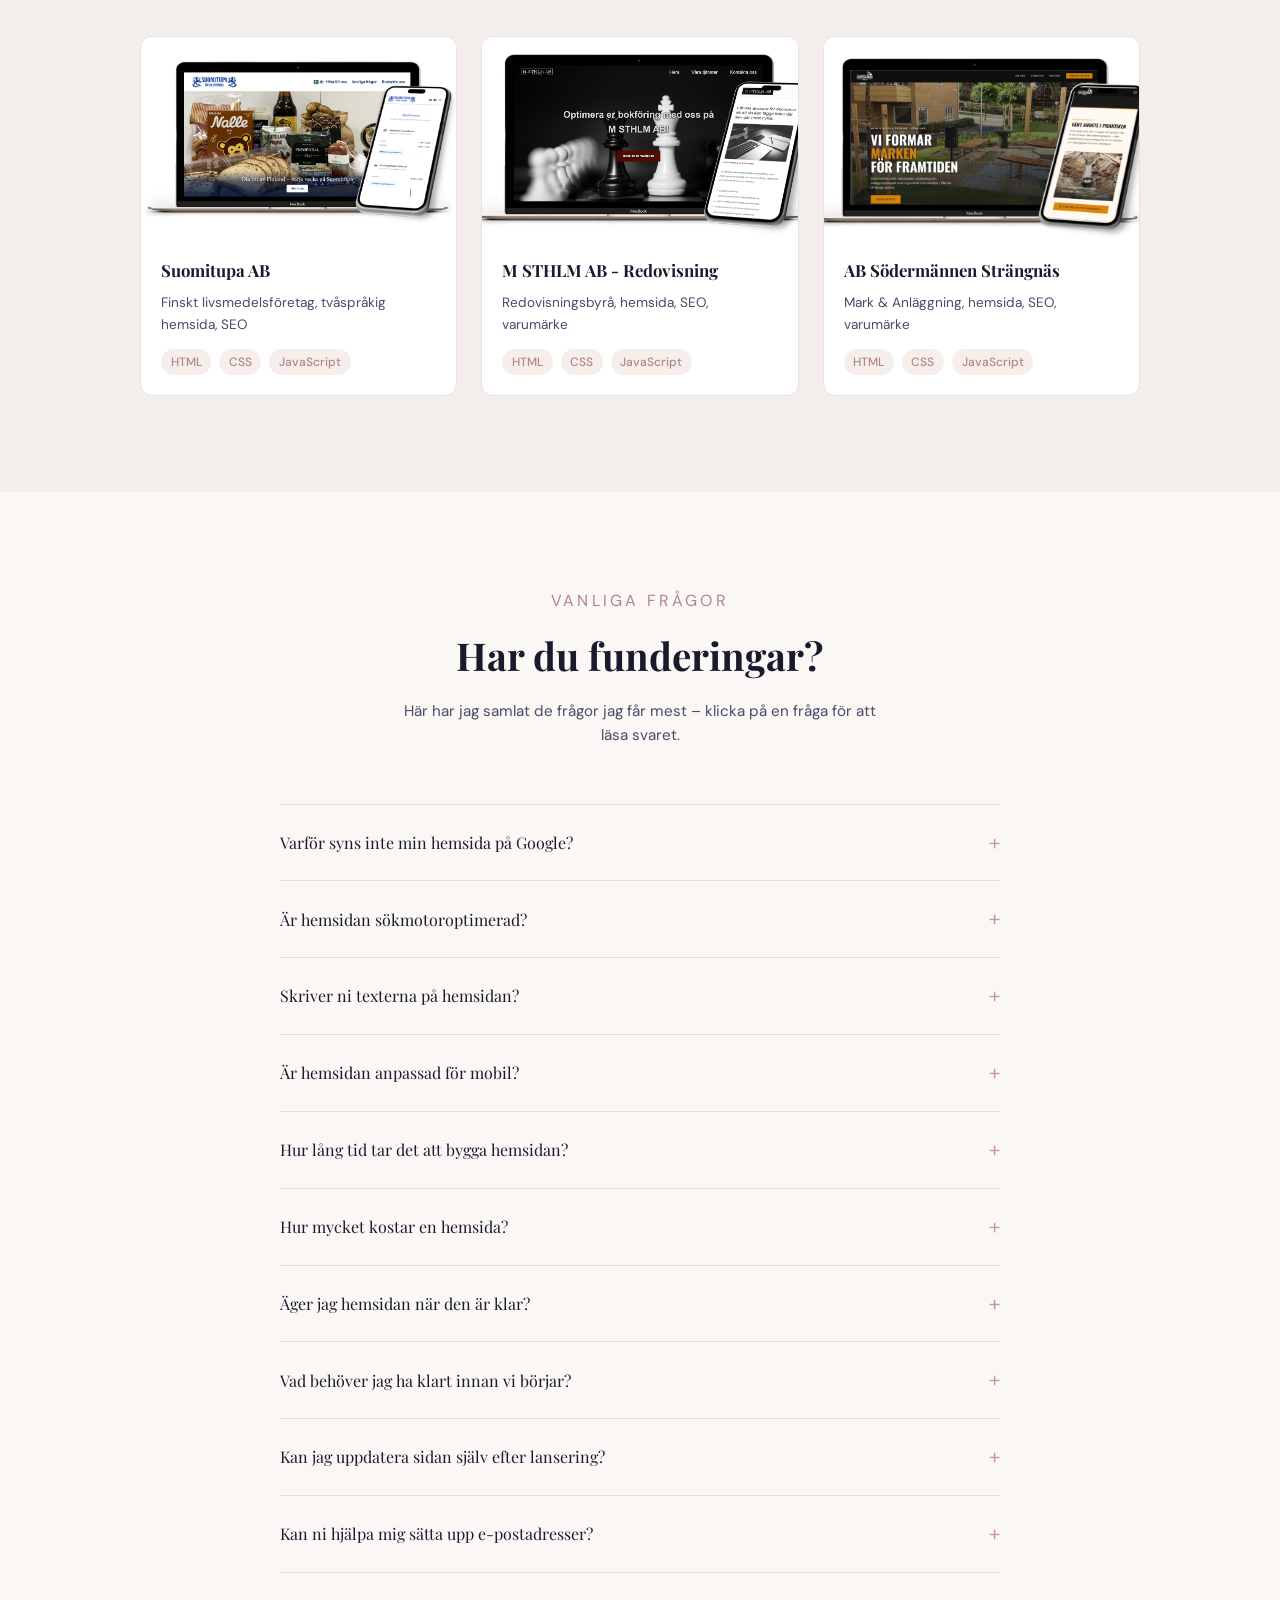
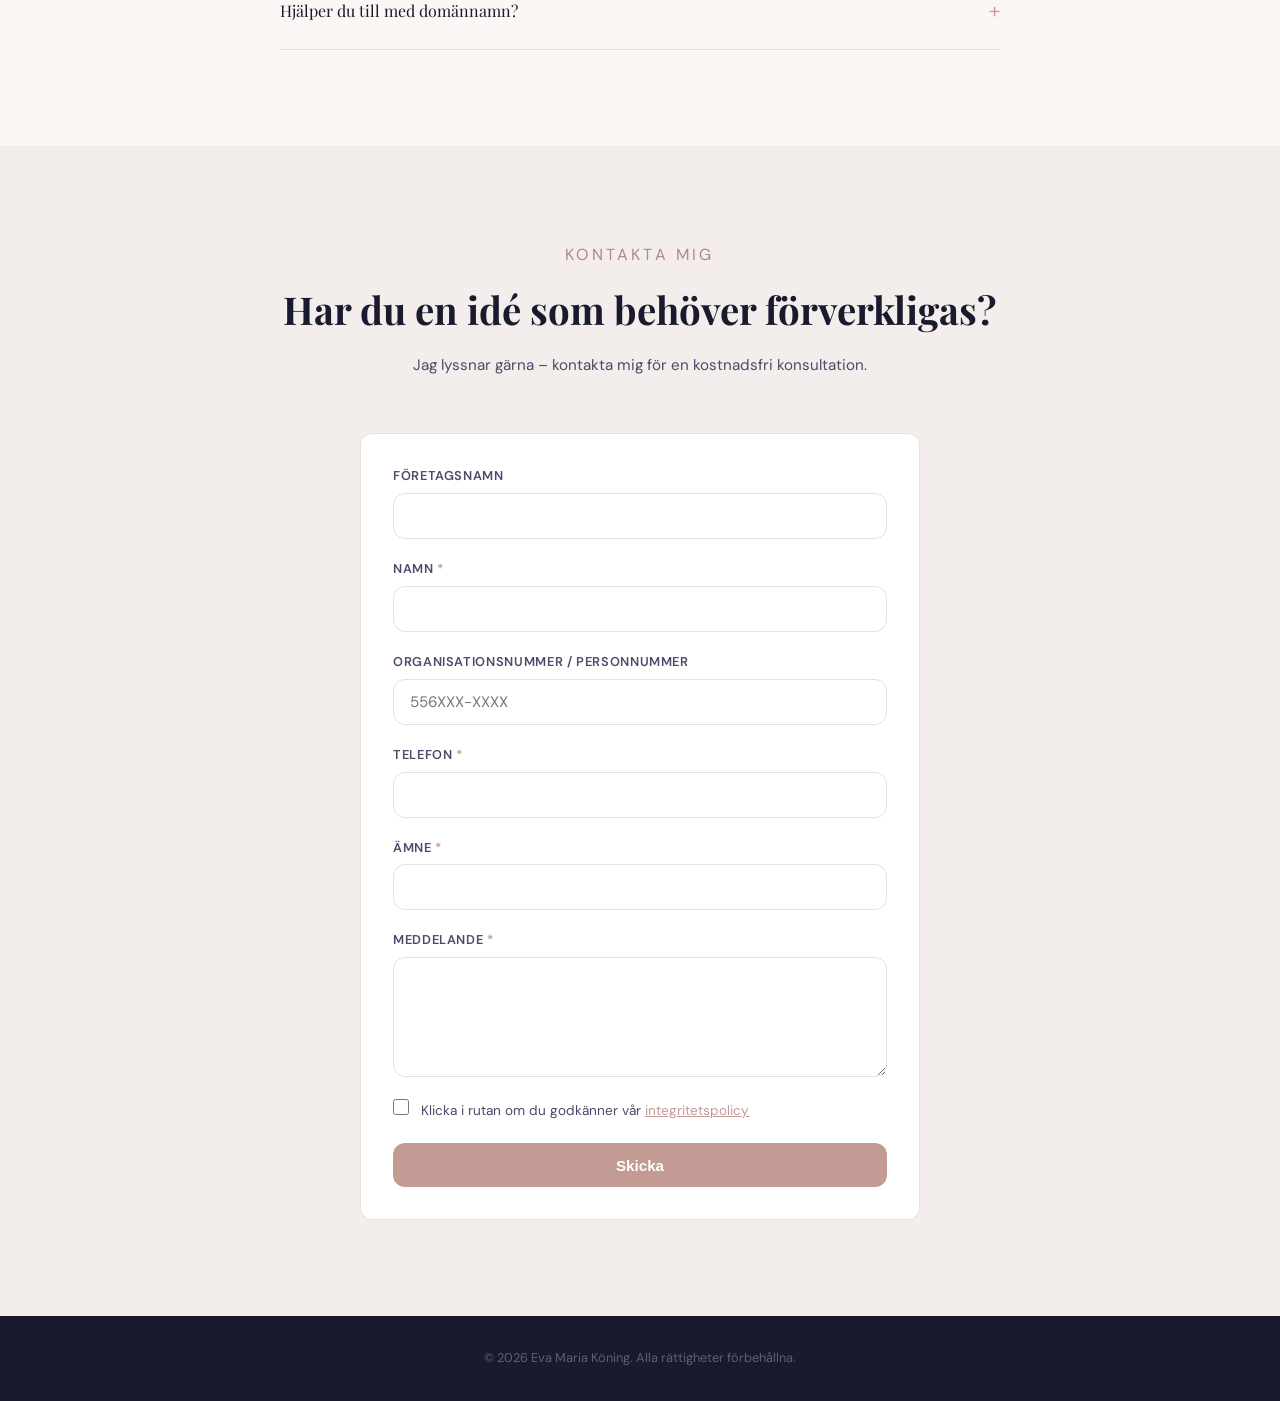
==== commit a020a4c0: "hade to update path to kontakt.js for the contactform to work" ====
--- a/index.html
+++ b/index.html
@@ -62,8 +62,7 @@
             modern webbutveckling.
           </p>
           <div class="hero-btns">
-            <a href="#portfolio" class="btn btn-primary">Se mina projekt</a>
-            <a href="#kontakt" class="btn btn-outline">Kontakta mig</a>
+            <a href="#kontakt" class="btn btn-primary">Kontakta mig</a>
           </div>
         </div>
         <div class="hero-deco">
@@ -717,7 +716,7 @@
       </div>
     </footer>
 
-    <script src="./scripts/kontakt.js"></script>
+    <script src="script/kontakt.js"></script>
     <script>
       // Sticky header
       const header = document.getElementById("site-header");
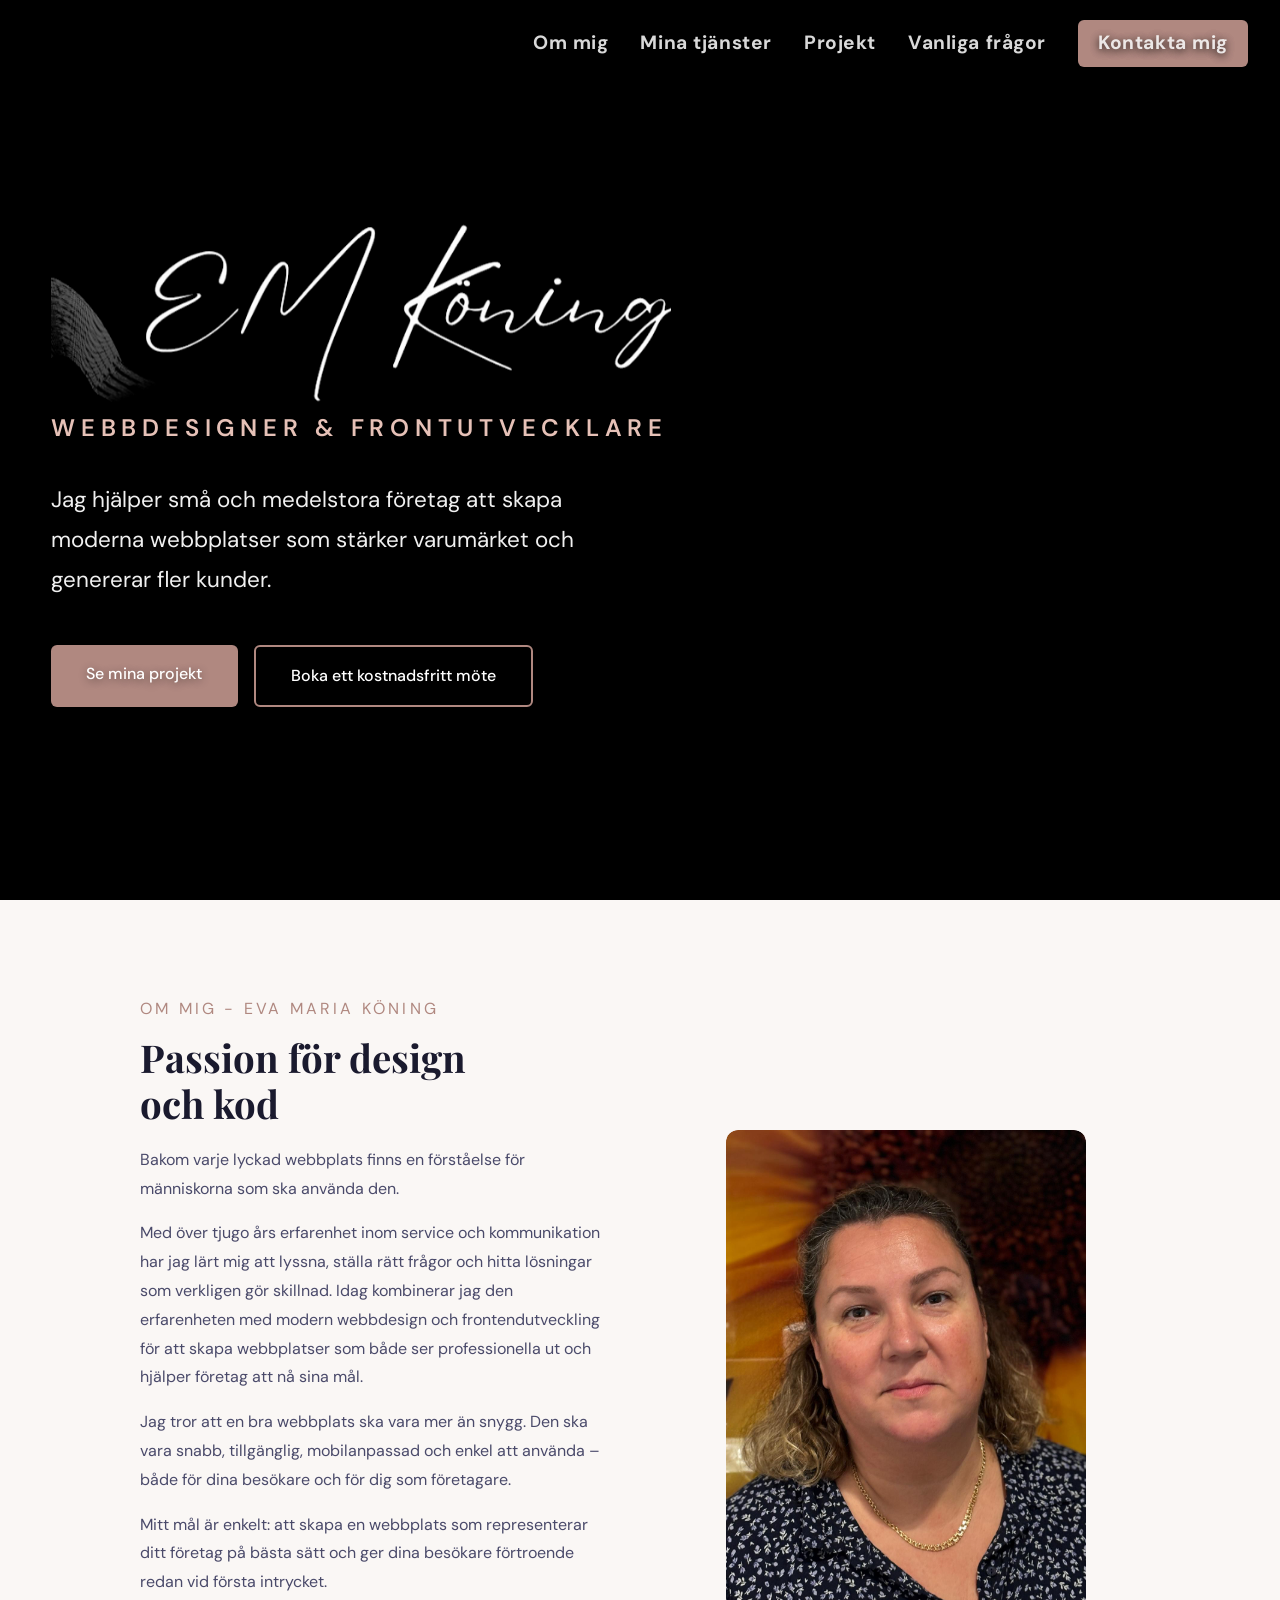
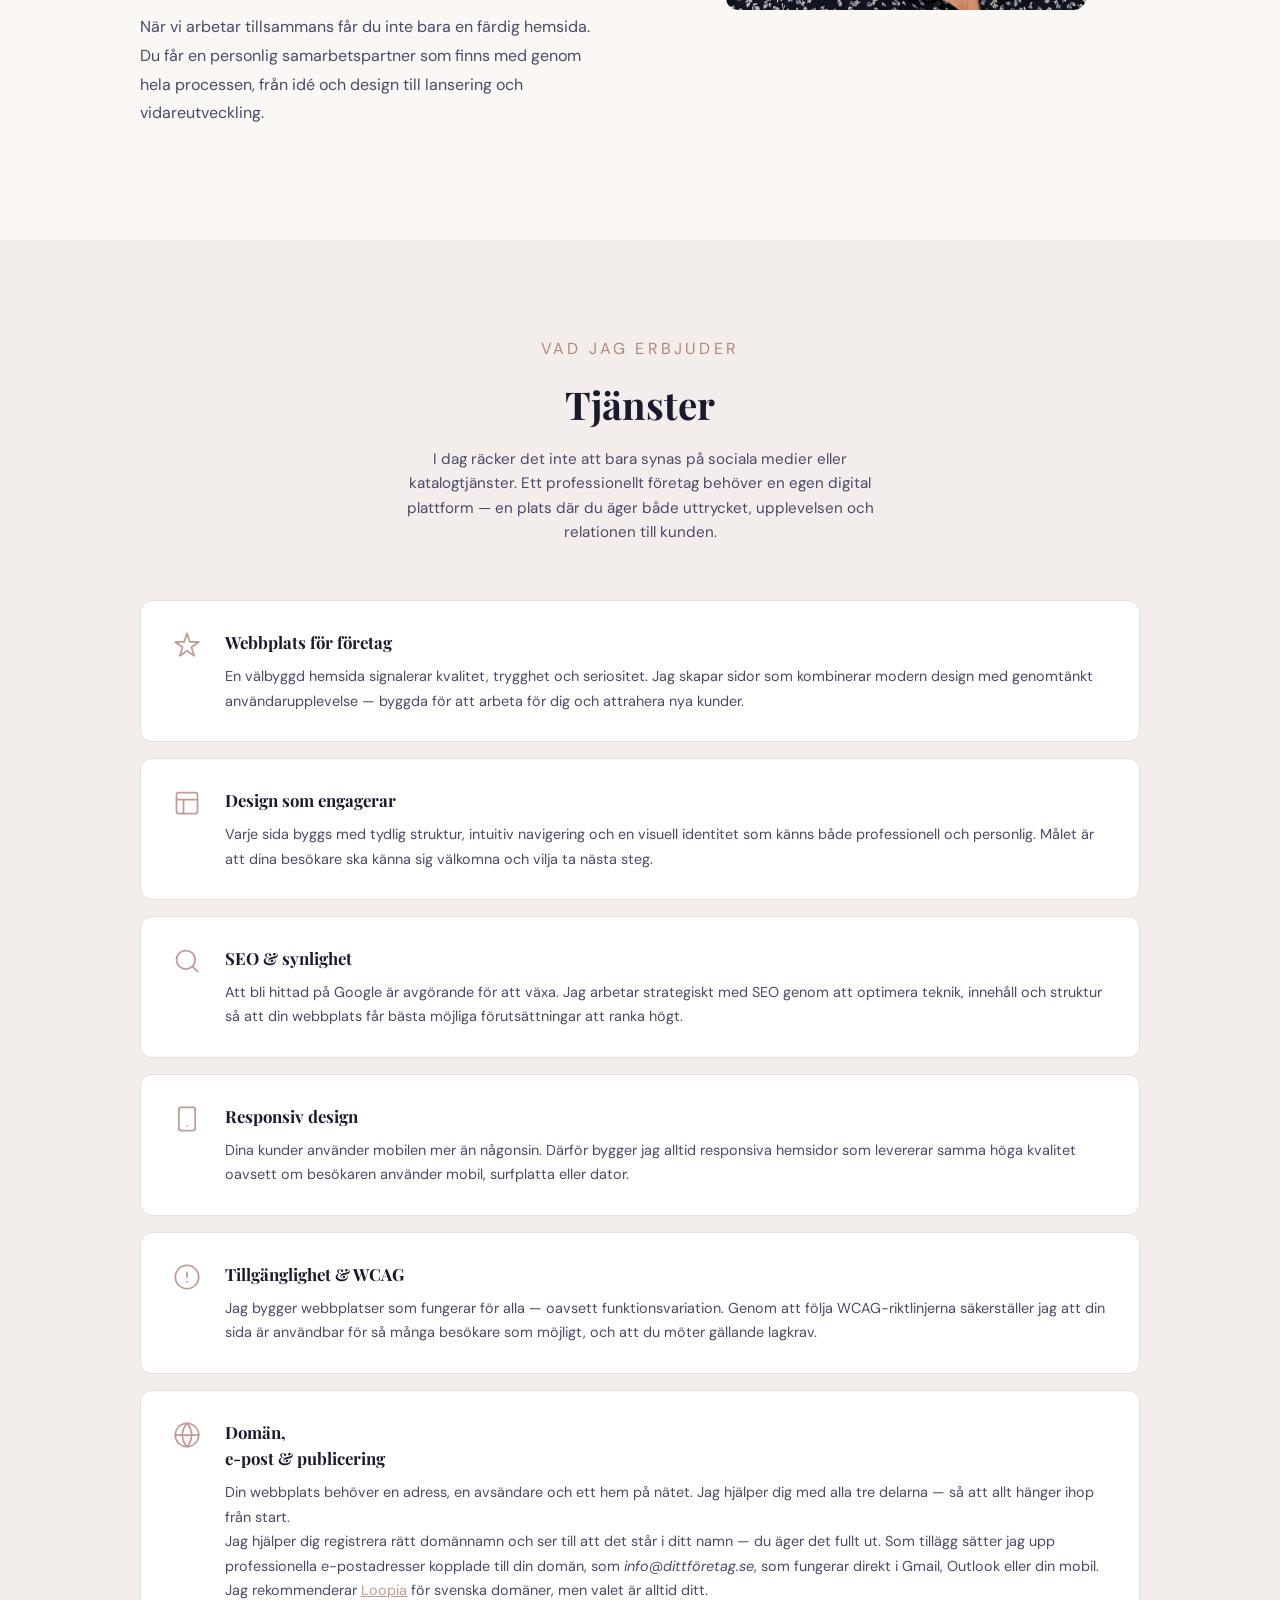
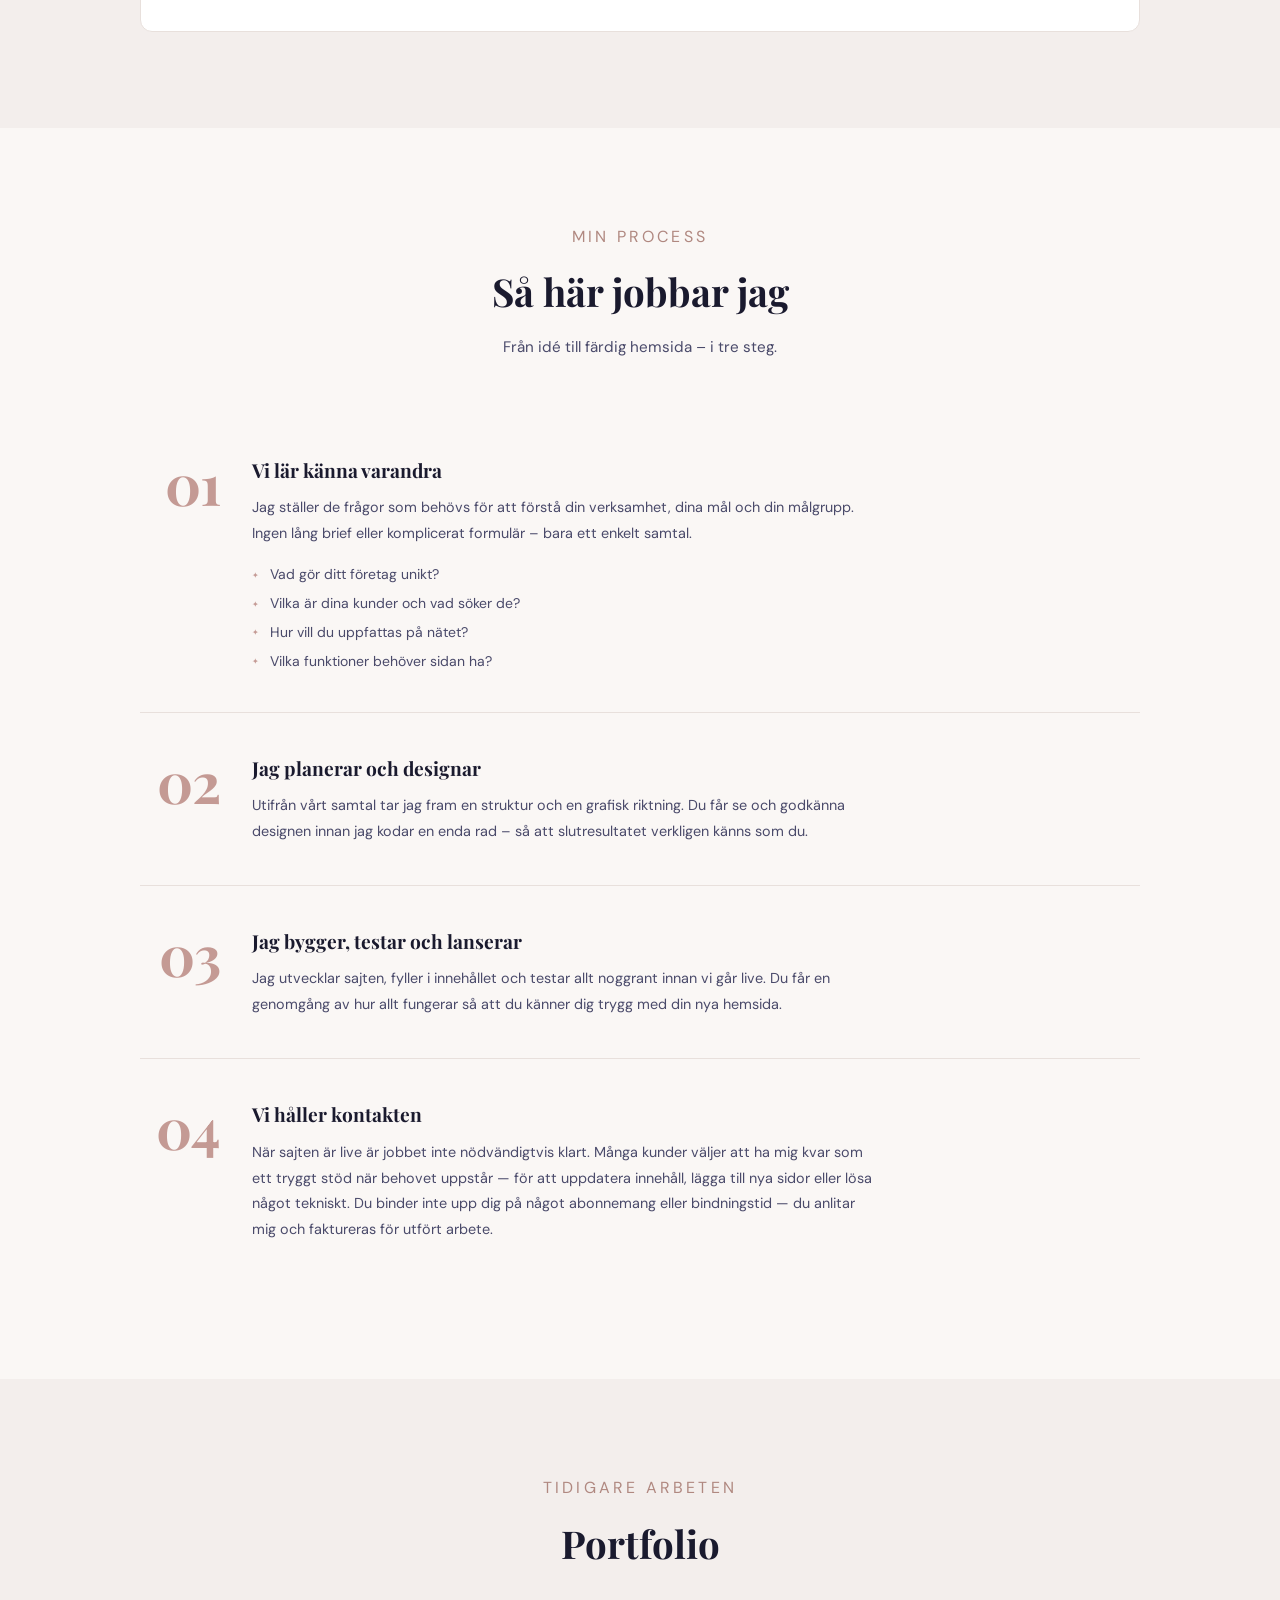
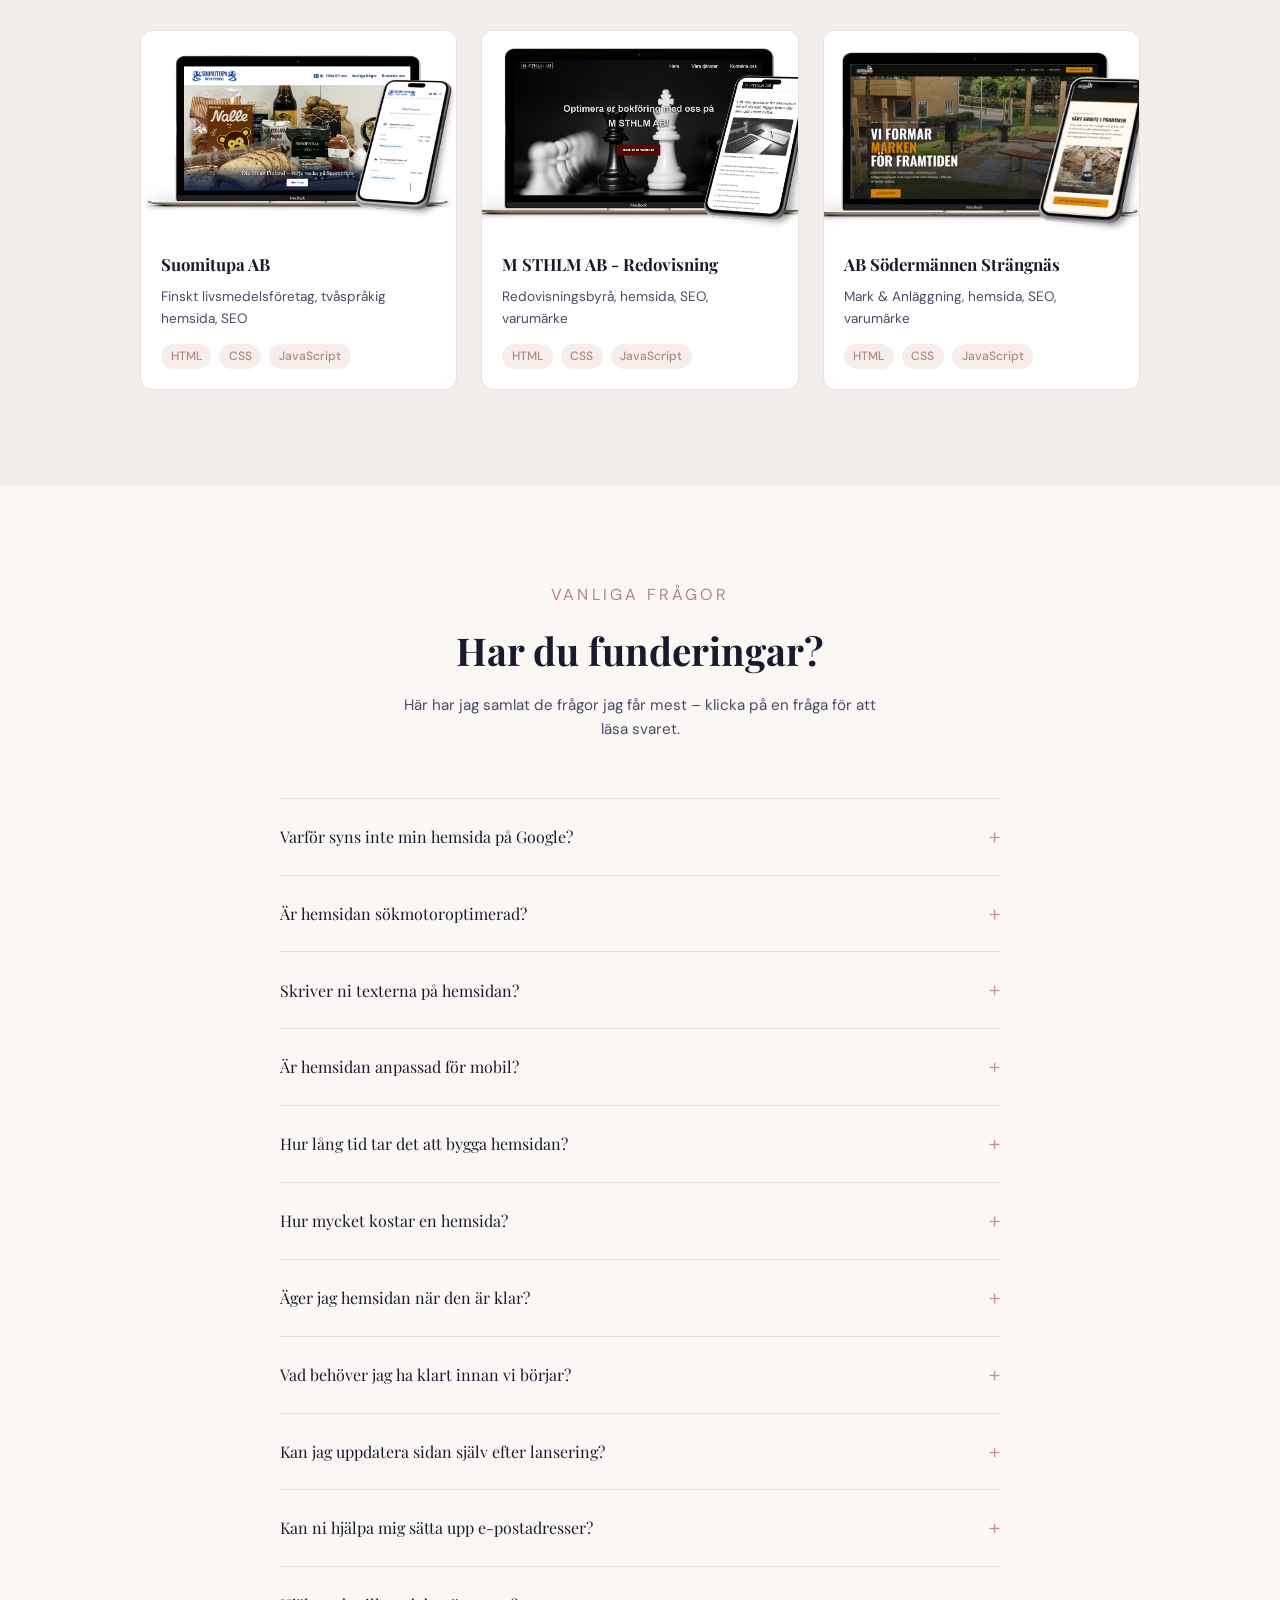
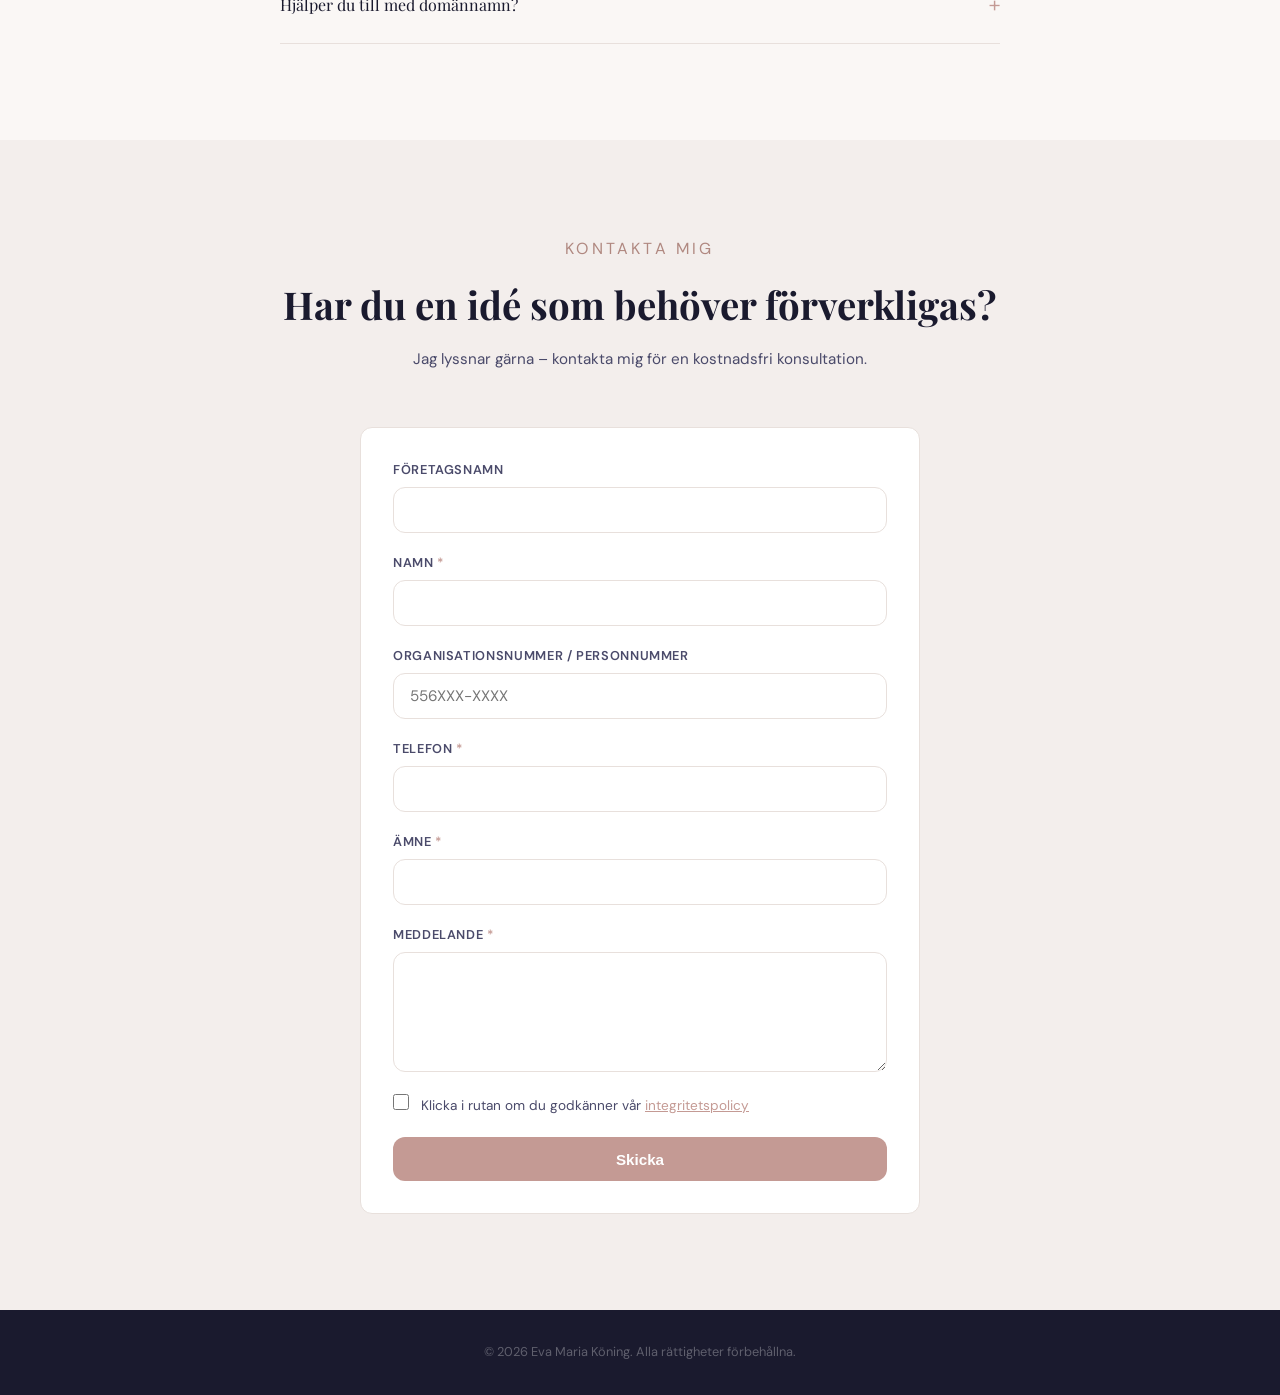
==== commit 3deb579f: "worked with the hero page to make it work better with the video" ====
--- a/index.html
+++ b/index.html
@@ -34,8 +34,8 @@
         <nav class="menu">
           <ul>
             <li><a href="#om">Om mig</a></li>
-            <li><a href="#tjanster">Tjänster</a></li>
-            <li><a href="#portfolio">Portfolio</a></li>
+            <li><a href="#tjanster">Mina tjänster</a></li>
+            <li><a href="#portfolio">Projekt</a></li>
             <li><a href="#faq">Vanliga frågor</a></li>
             <li><a href="#kontakt" class="nav-cta">Kontakta mig</a></li>
           </ul>
@@ -46,28 +46,25 @@
     <main>
       <!-- HERO -->
       <section class="hero" id="hero">
-        <div class="hero-bg"></div>
+        <video class="hero-video" autoplay muted loop playsinline>
+          <source src="image/video.mp4" type="video/mp4" />
+        </video>
+        <div class="hero-overlay"></div>
         <div class="hero-content">
-          <!-- <h1>Eva Maria<br /><em>Köning</em></h1> -->
-          <img
-            src="image/logo_black.png"
-            alt="EM Köning logotyp"
-            class="hero-logo"
-          />
-          <p class="hero-eyebrow">Webbdesign & Webbutveckling</p>
-          <p class="hero-sub">
-            Jag hjälper företag att skapa professionella och användarvänliga
-            webbplatser som stärker deras varumärke och driver affärer — med
-            över tjugo års erfarenhet av service, kommunikation och nu även av
-            modern webbutveckling.
-          </p>
-          <div class="hero-btns">
-            <a href="#kontakt" class="btn btn-primary">Kontakta mig</a>
-          </div>
-        </div>
-        <div class="hero-deco">
-          <div class="deco-circle"></div>
-          <div class="deco-line"></div>
+          <div class="hero-text">
+            <img src="image/logo_black.png" alt="logo" />
+            <p class="hero-eyebrow">Webbdesigner & Frontutvecklare</p>
+            <p class="hero-sub">
+              Jag hjälper små och medelstora företag att skapa moderna
+              webbplatser som stärker varumärket och genererar fler kunder.
+            </p>
+            <div class="hero-btns">
+              <a href="#portfolio" class="btn btn-primary">Se mina projekt</a>
+              <a href="#kontakt" class="btn btn-outline"
+                >Boka ett kostnadsfritt möte</a
+              >
+            </div>
+          </div>
         </div>
       </section>
 
@@ -76,35 +73,36 @@
         <div class="container">
           <div class="om-grid">
             <div class="om-text">
-              <span class="section-label">Om mig</span>
+              <span class="section-label">Om mig - Eva Maria Köning</span>
               <h2>Passion för design<br />och kod</h2>
               <p>
-                Med över två decenniers erfarenhet av service och kommunikation
-                har jag byggt en djup förståelse för människor — hur de tänker,
-                vad de behöver och vad som skapar förtroende. Den erfarenheten
-                är idag en av mina största styrkor som frontendutvecklare och
-                UX‑designer.
+                Bakom varje lyckad webbplats finns en förståelse för människorna
+                som ska använda den.
               </p>
               <p>
-                Jag kombinerar min bakgrund med modern teknisk kompetens inom
-                frontendutveckling, UX och digital design för att skapa
-                webbplatser som inte bara ser professionella ut, utan också
-                känns intuitiva, engagerande och lätta att använda. För mig
-                handlar webbutveckling om mer än kod och design — det handlar om
-                att skapa digitala upplevelser som gör skillnad.
+                Med över tjugo års erfarenhet inom service och kommunikation har
+                jag lärt mig att lyssna, ställa rätt frågor och hitta lösningar
+                som verkligen gör skillnad. Idag kombinerar jag den erfarenheten
+                med modern webbdesign och frontendutveckling för att skapa
+                webbplatser som både ser professionella ut och hjälper företag
+                att nå sina mål.
               </p>
               <p>
-                Jag arbetar nära varje kund för att förstå verksamheten,
-                målgruppen och varumärket. Resultatet blir skräddarsydda
-                lösningar som är genomtänkta in i minsta detalj, byggda för att
-                stärka företagets digitala närvaro och skapa långsiktigt värde.
+                Jag tror att en bra webbplats ska vara mer än snygg. Den ska
+                vara snabb, tillgänglig, mobilanpassad och enkel att använda –
+                både för dina besökare och för dig som företagare.
               </p>
-              <ul class="om-lista">
-                <li>✦ Responsiv design för alla enheter</li>
-                <li>✦ Fokus på tillgänglighet och SEO</li>
-                <li>✦ Personlig kontakt genom hela projektet</li>
-                <li>✦ Tillgängliga webbplatser enligt WCAG</li>
-              </ul>
+              <p>
+                Mitt mål är enkelt: att skapa en webbplats som representerar
+                ditt företag på bästa sätt och ger dina besökare förtroende
+                redan vid första intrycket.
+              </p>
+              <p>
+                När vi arbetar tillsammans får du inte bara en färdig hemsida.
+                Du får en personlig samarbetspartner som finns med genom hela
+                processen, från idé och design till lansering och
+                vidareutveckling.
+              </p>
             </div>
             <div class="om-bild">
               <div class="bild-placeholder">
@@ -716,7 +714,7 @@
       </div>
     </footer>
 
-    <script src="script/kontakt.js"></script>
+    <script src="./scripts/kontakt.js"></script>
     <script>
       // Sticky header
       const header = document.getElementById("site-header");
@@ -730,6 +728,7 @@
           document.getElementById("menu-toggle").checked = false;
         });
       });
+
       // Stäng övriga FAQ-items när ett nytt öppnas
       document.querySelectorAll(".faq-item").forEach((item) => {
         item.addEventListener("toggle", () => {
--- a/style.css
+++ b/style.css
@@ -160,7 +160,7 @@
 
 .menu a {
   display: block;
-  font-size: 1rem;
+  font-size: 1.2rem;
   font-weight: 700;
   letter-spacing: 0.03em;
   padding: 0.75rem 1.5rem;
@@ -170,6 +170,7 @@
 
 .menu a:hover {
   color: var(--accent);
+  text-decoration: underline;
 }
 
 .nav-cta {
@@ -219,6 +220,9 @@
     display: inline;
     padding: 0;
     color: rgba(255, 255, 255, 0.85) !important;
+    text-shadow:
+      0 2px 8px rgba(0, 0, 0, 0.45),
+      0 2px 8px rgba(0, 0, 0, 0.45);
   }
 
   .menu a:hover {
@@ -248,55 +252,79 @@
   min-height: 100svh; /* undviker att mobilens adressfält kapar innehållet */
   display: flex;
   align-items: center;
-  background: var(--ink);
+  background: #000;
   overflow: hidden;
 }
 
-.hero-bg {
+.hero-video {
   position: absolute;
   inset: 0;
-  background:
-    radial-gradient(
-      ellipse at 70% 50%,
-      rgba(201, 150, 58, 0.15) 0%,
-      transparent 60%
-    ),
-    radial-gradient(
-      ellipse at 20% 80%,
-      rgba(201, 150, 58, 0.08) 0%,
-      transparent 50%
-    );
+
+  width: 100%;
+  height: 100%;
+
+  object-fit: cover;
+
+  z-index: 0;
 }
 
 .hero-content {
   position: relative;
+  z-index: 2;
+
+  width: min(1200px, 92%);
+  margin: auto;
+
+  display: flex;
+  align-items: center;
+
+  min-height: 100vh;
+}
+
+.hero-text {
+  max-width: 620px;
+}
+.hero-overlay {
+  position: absolute;
+  inset: 0;
+
+  background: linear-gradient(
+    90deg,
+    rgba(0, 0, 0, 0.55) 0%,
+    rgba(0, 0, 0, 0.35) 45%,
+    rgba(0, 0, 0, 0.1) 100%
+  );
+
   z-index: 1;
-  padding: 6.5rem 1.5rem 3rem;
-  max-width: 1100px;
-  margin: 0 auto;
-  width: 100%;
-}
-
-/* Loggan som visas inne i hero-innehållet */
+}
+
+/* Loggan är nu fluid - skalar mjukt med skärmen istället för fasta brytpunkter */
 .hero-logo {
   display: block;
-  width: 100%;
-  max-width: 180px;
+  width: clamp(340px, 38vw, 620px);
   height: auto;
-  margin-bottom: 1.5rem;
+  margin-bottom: 2rem;
 }
 
 .hero-eyebrow {
-  font-size: 0.8rem;
-  letter-spacing: 0.2em;
+  display: flex;
+  align-items: center;
+  gap: 18px;
+  margin-bottom: 1.25rem;
+  font-family: "DM Sans", sans-serif;
+  font-size: 1.5rem;
+  font-weight: 600;
+  letter-spacing: 0.24em;
   text-transform: uppercase;
-  color: var(--accent);
-  margin-bottom: 1.5rem;
+  color: #e6c1b7;
+  text-shadow:
+    0 2px 8px rgba(0, 0, 0, 0.45),
+    0 2px 8px rgba(0, 0, 0, 0.45);
 }
 
 .hero-content h1 {
   font-family: "Playfair Display", serif;
-  font-size: clamp(3rem, 8vw, 6rem);
+  font-size: clamp(3rem, 9vw, 6rem);
   font-weight: 700;
   line-height: 1.05;
   color: var(--white);
@@ -309,11 +337,11 @@
 }
 
 .hero-sub {
-  font-size: 1.05rem;
-  color: rgba(255, 255, 255, 0.7);
-  max-width: 500px;
-  margin-bottom: 2.5rem;
-  line-height: 1.7;
+  max-width: 560px;
+  font-size: 1.4rem;
+  line-height: 1.8;
+  color: rgba(255, 255, 255, 0.94);
+  margin: 2rem 0 2.8rem;
 }
 
 .hero-btns {
@@ -322,53 +350,79 @@
   flex-wrap: wrap;
 }
 
-.hero-deco {
-  display: none;
-  position: absolute;
-  right: 5%;
-  top: 50%;
-  transform: translateY(-50%);
-  pointer-events: none;
-}
-
-.deco-circle {
-  width: 300px;
-  height: 300px;
-  border-radius: 50%;
-  border: 1px solid rgba(201, 150, 58, 0.2);
-  position: relative;
-}
-
-.deco-circle::before {
-  content: "";
-  position: absolute;
-  inset: 20px;
-  border-radius: 50%;
-  border: 1px solid rgba(201, 150, 58, 0.15);
-}
-
-.deco-line {
-  width: 1px;
-  height: 120px;
-  background: linear-gradient(to bottom, var(--accent), transparent);
-  margin: 0 auto;
-}
-
-@media (min-width: 768px) {
+/* Orkestrerad entré: varje element i hero-text tonar/glider in i sekvens */
+.hero-text > * {
+  opacity: 0;
+  transform: translateY(30px);
+  animation: hero-reveal 0.9s ease forwards;
+}
+
+.hero-text > *:nth-child(1) {
+  animation-delay: 0.05s;
+}
+
+.hero-text > *:nth-child(2) {
+  animation-delay: 0.2s;
+}
+
+.hero-text > *:nth-child(3) {
+  animation-delay: 0.35s;
+}
+
+.hero-text > *:nth-child(4) {
+  animation-delay: 0.5s;
+}
+
+@keyframes hero-reveal {
+  to {
+    opacity: 1;
+    transform: none;
+  }
+}
+
+@media (prefers-reduced-motion: reduce) {
+  .hero-text > *,
+  .mockup-browser {
+    opacity: 1;
+    transform: none;
+    animation: none;
+  }
+}
+
+@media (max-width: 768px) {
   .hero-content {
-    padding: 8rem 2rem 4rem;
+    justify-content: center;
+    text-align: center;
+  }
+
+  .hero-text {
+    margin: auto;
+  }
+
+  .hero-eyebrow {
+    justify-content: center;
+  }
+
+  .hero-btns {
+    justify-content: center;
   }
 
   .hero-logo {
-    max-width: 220px;
-  }
-
-  .hero-sub {
-    font-size: 1.1rem;
-  }
-
-  .hero-deco {
-    display: block;
+    width: 90%;
+    max-width: 420px;
+  }
+}
+
+@media (min-width: 1024px) {
+  .hero-content {
+    flex-direction: row;
+    align-items: center;
+    gap: 2.5rem;
+  }
+
+  .hero-text {
+    flex: 0 0 56%;
+    max-width: 620px;
   }
 }
 
@@ -378,21 +432,22 @@
 .btn {
   display: inline-block;
   font-family: "DM Sans", sans-serif;
-  font-size: 0.9rem;
+  font-size: 1rem;
   font-weight: 500;
-  padding: 0.85rem 2rem;
+  padding: 1rem 2.2rem;
   border-radius: var(--radius-sm);
   transition: all var(--transition);
   cursor: pointer;
 }
 
 .btn-primary {
+  background: var(--accent-dark);
+  color: var(--white);
+  text-shadow: 0 2px 8px rgba(0, 0, 0, 0.45);
+}
+
+.btn-primary:hover {
   background: var(--accent);
-  color: var(--white);
-}
-
-.btn-primary:hover {
-  background: var(--accent-dark);
   transform: translateY(-2px);
   box-shadow: 0 6px 20px rgba(201, 150, 58, 0.3);
 }
@@ -400,7 +455,10 @@
 .btn-outline {
   background: transparent;
   color: var(--white);
-  border: 1px solid rgba(255, 255, 255, 0.3);
+  text-shadow:
+    0 2px 8px rgba(0, 0, 0, 0.45),
+    0 2px 8px rgba(0, 0, 0, 0.45);
+  border: 2.3px solid var(--accent-dark);
 }
 
 .btn-outline:hover {
@@ -437,7 +495,7 @@
 
 .section-label {
   display: block;
-  font-size: 0.9rem;
+  font-size: 1rem;
   letter-spacing: 0.2em;
   text-transform: uppercase;
   color: var(--accent-dark);
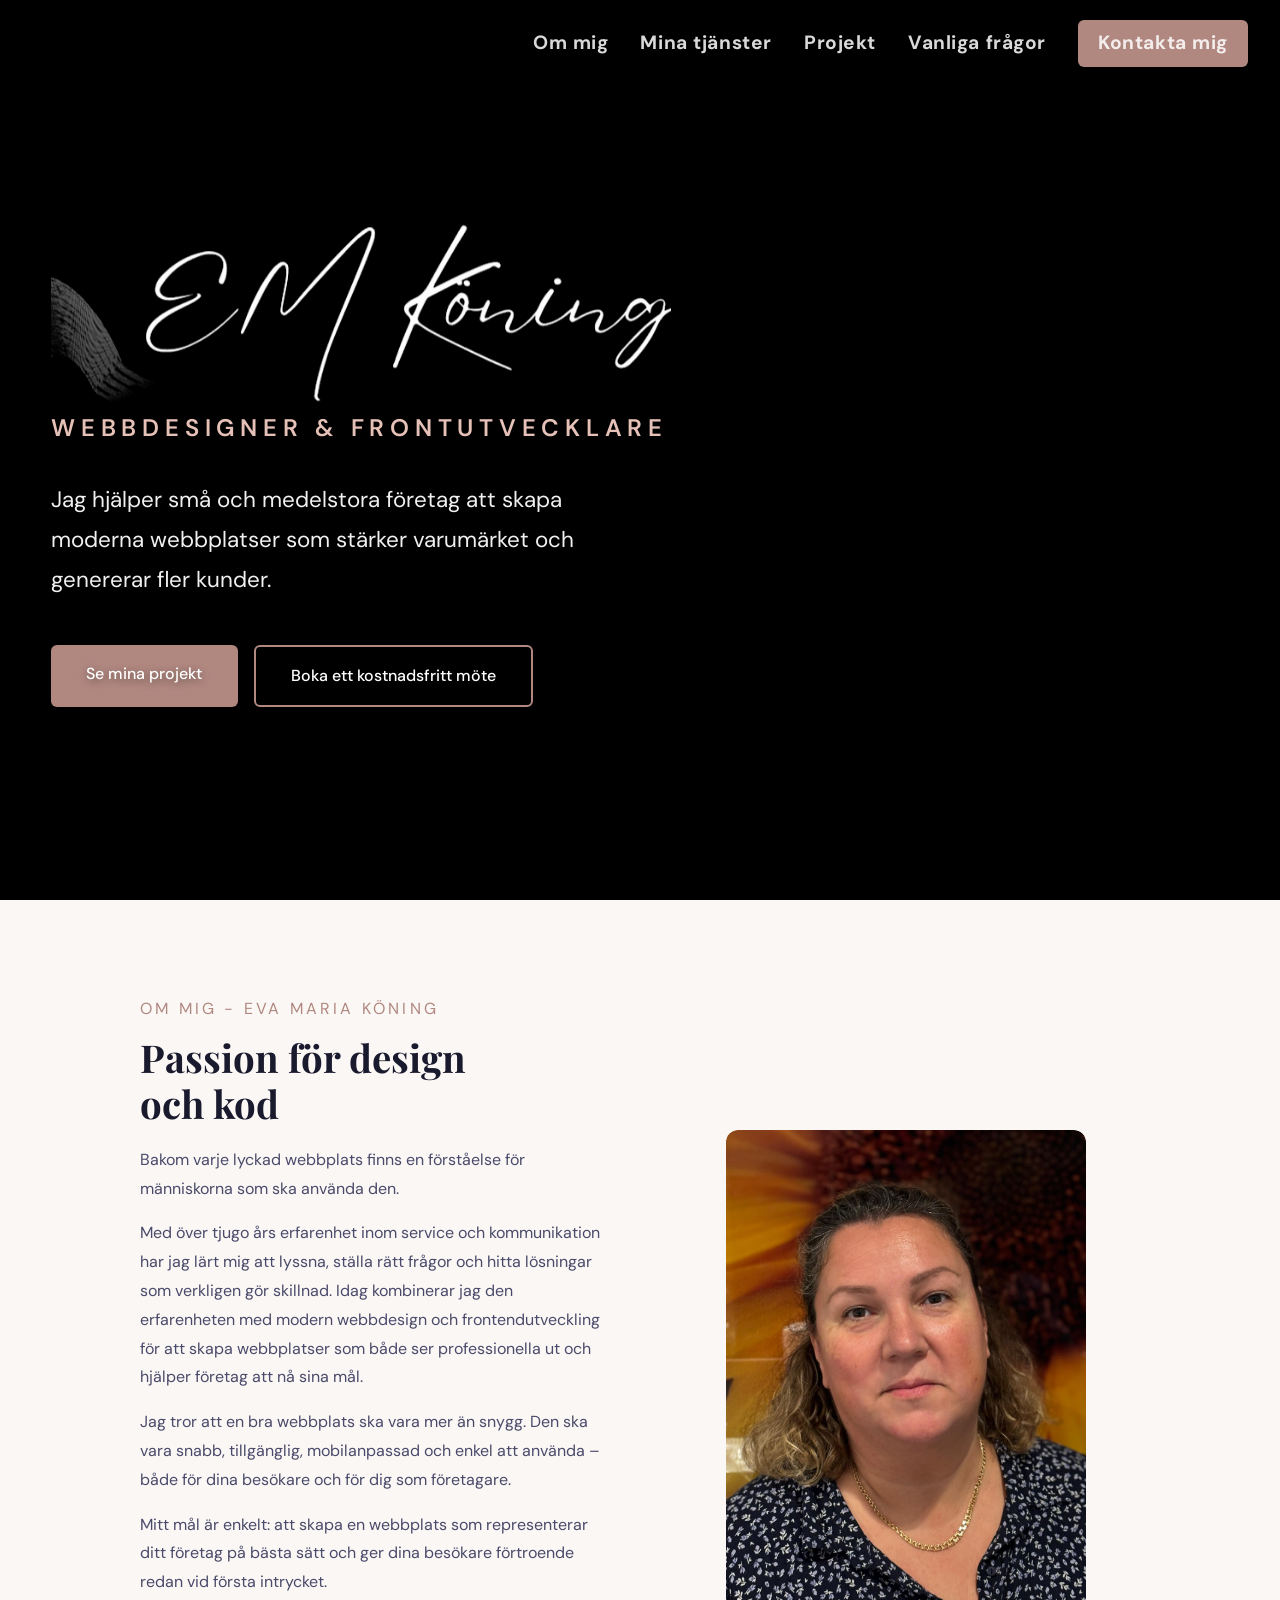
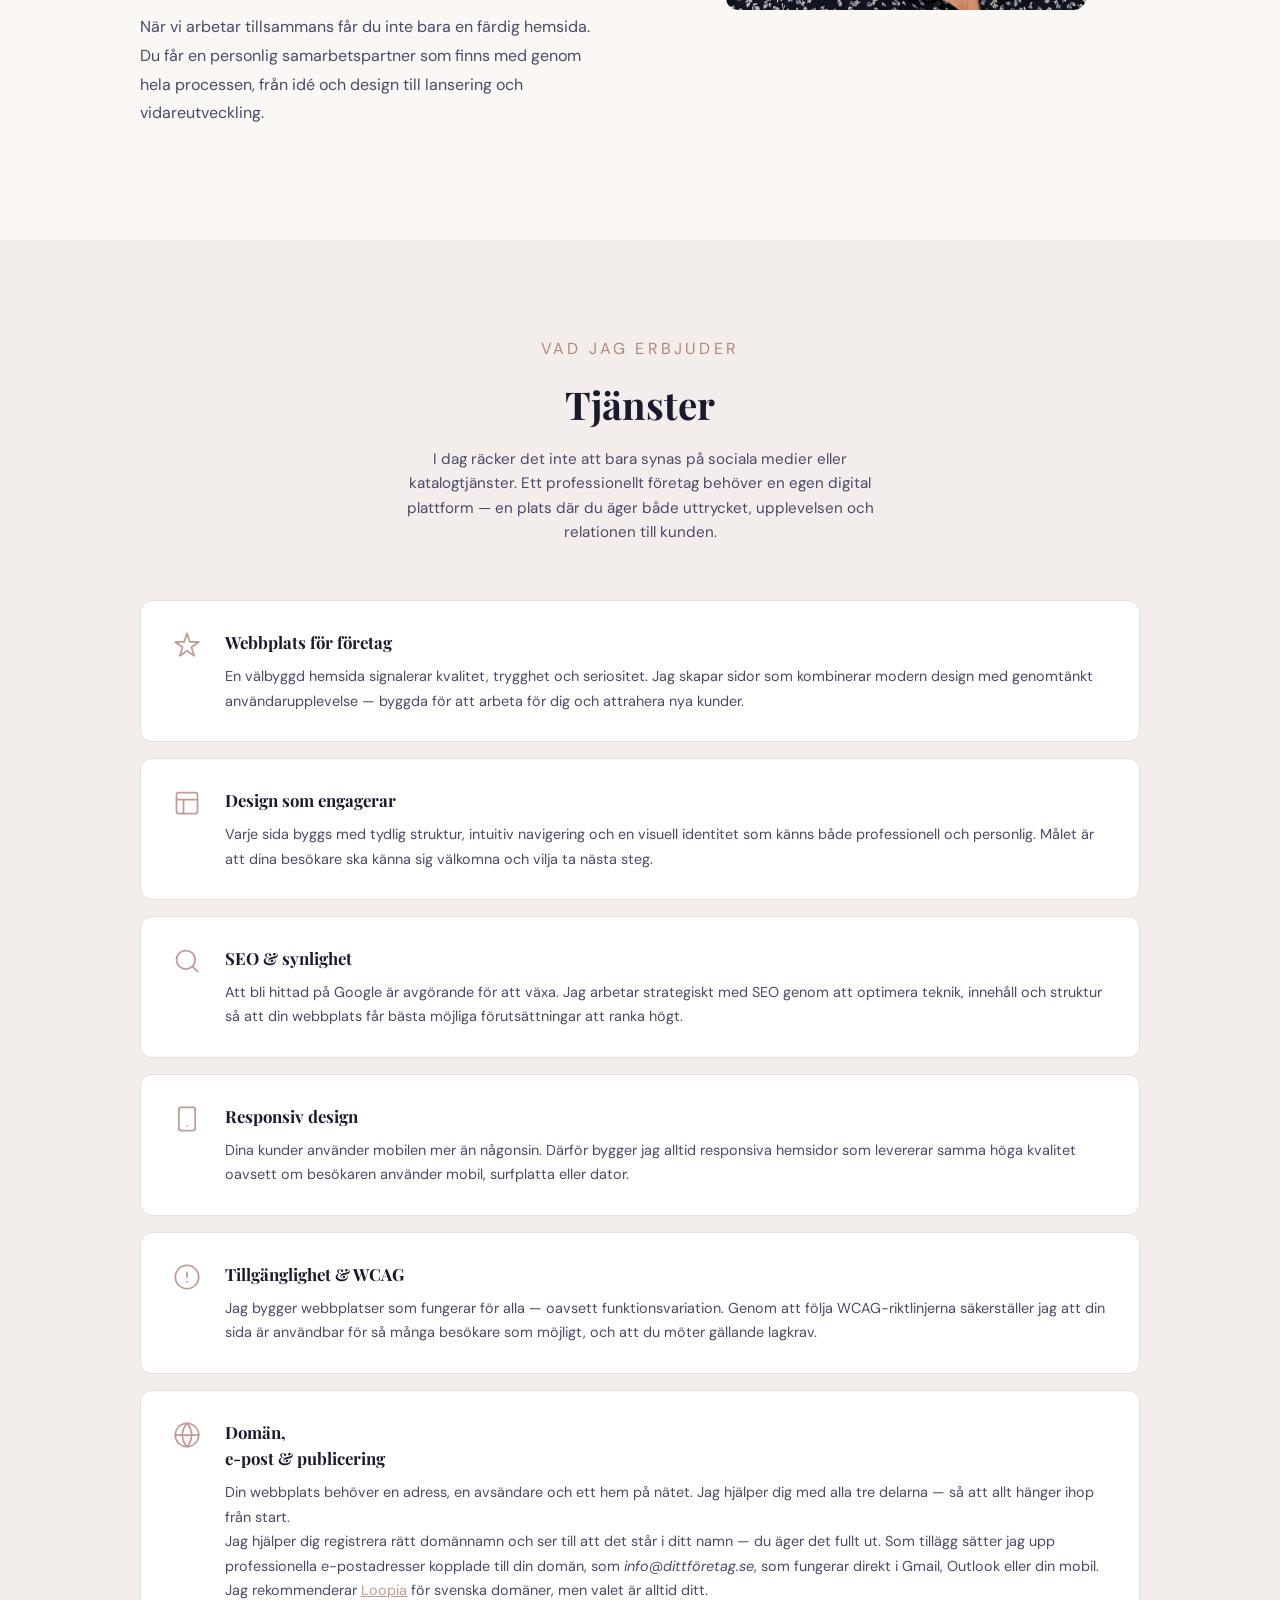
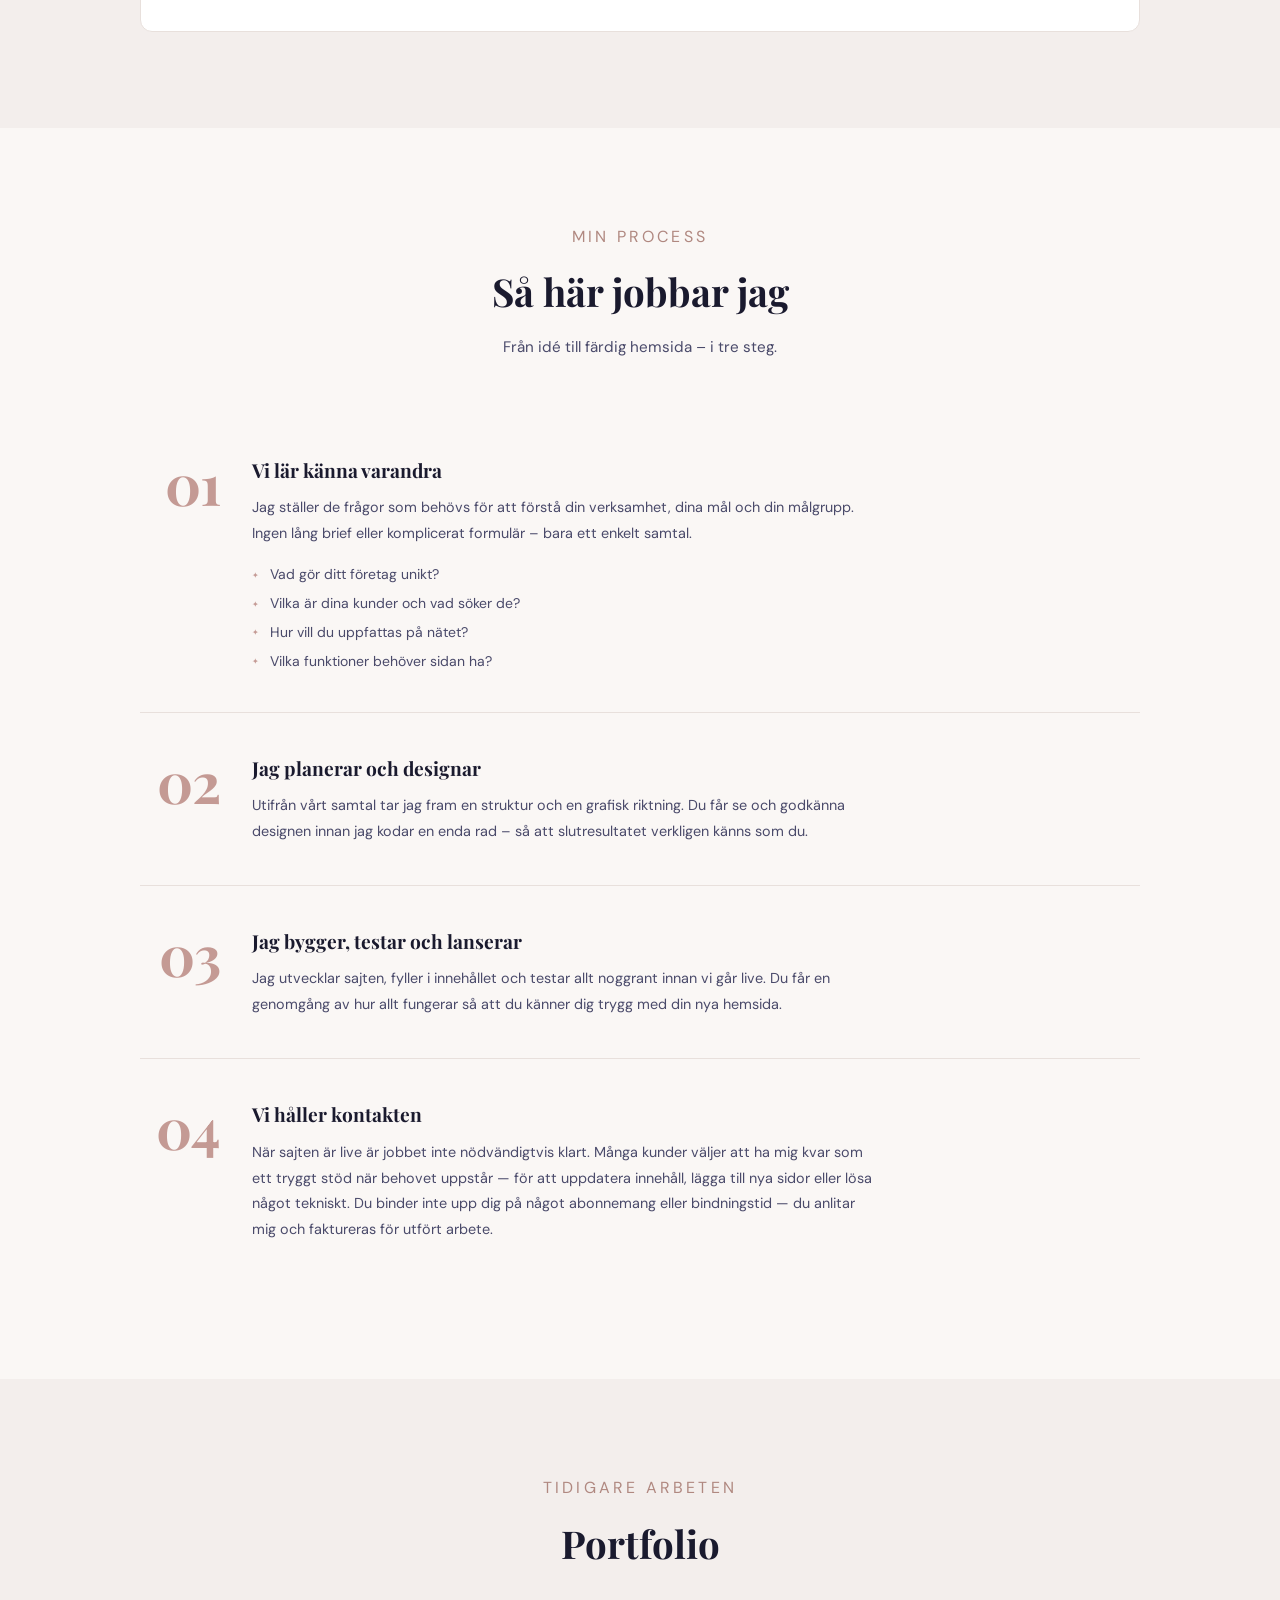
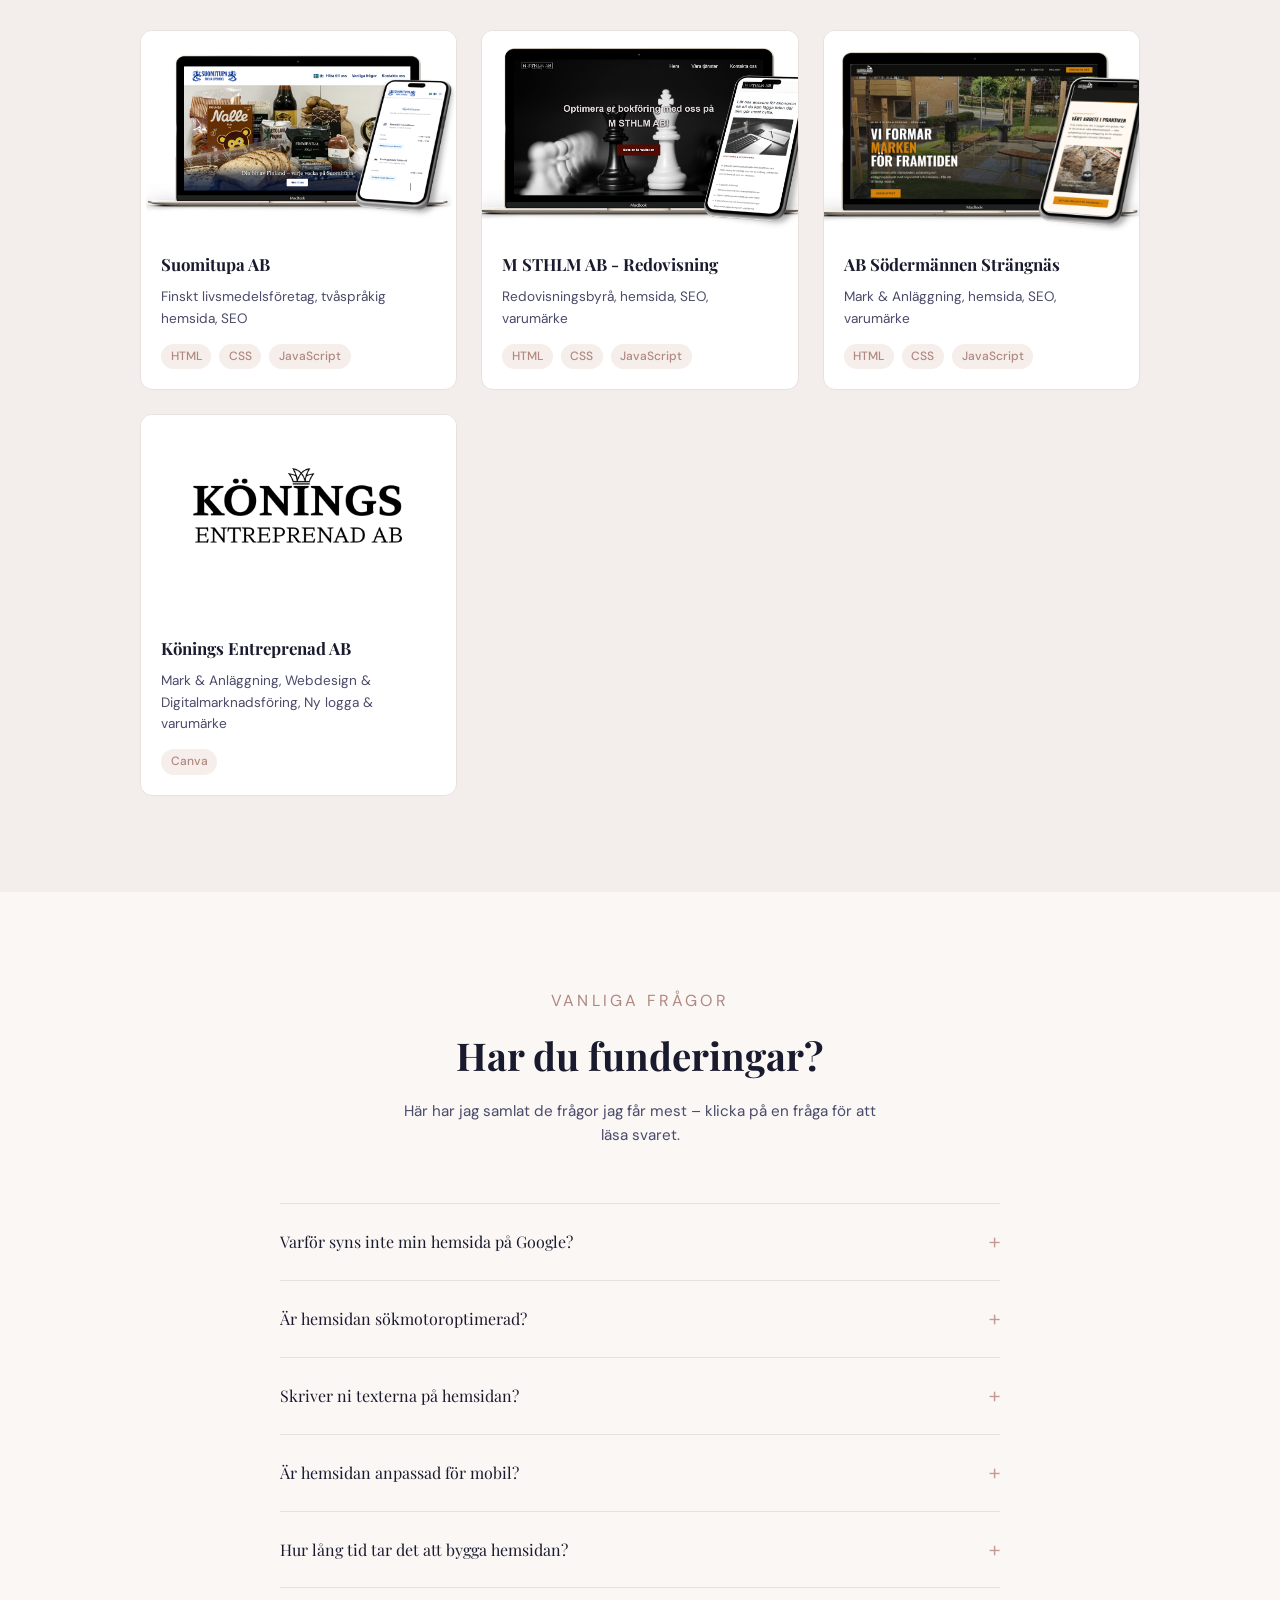
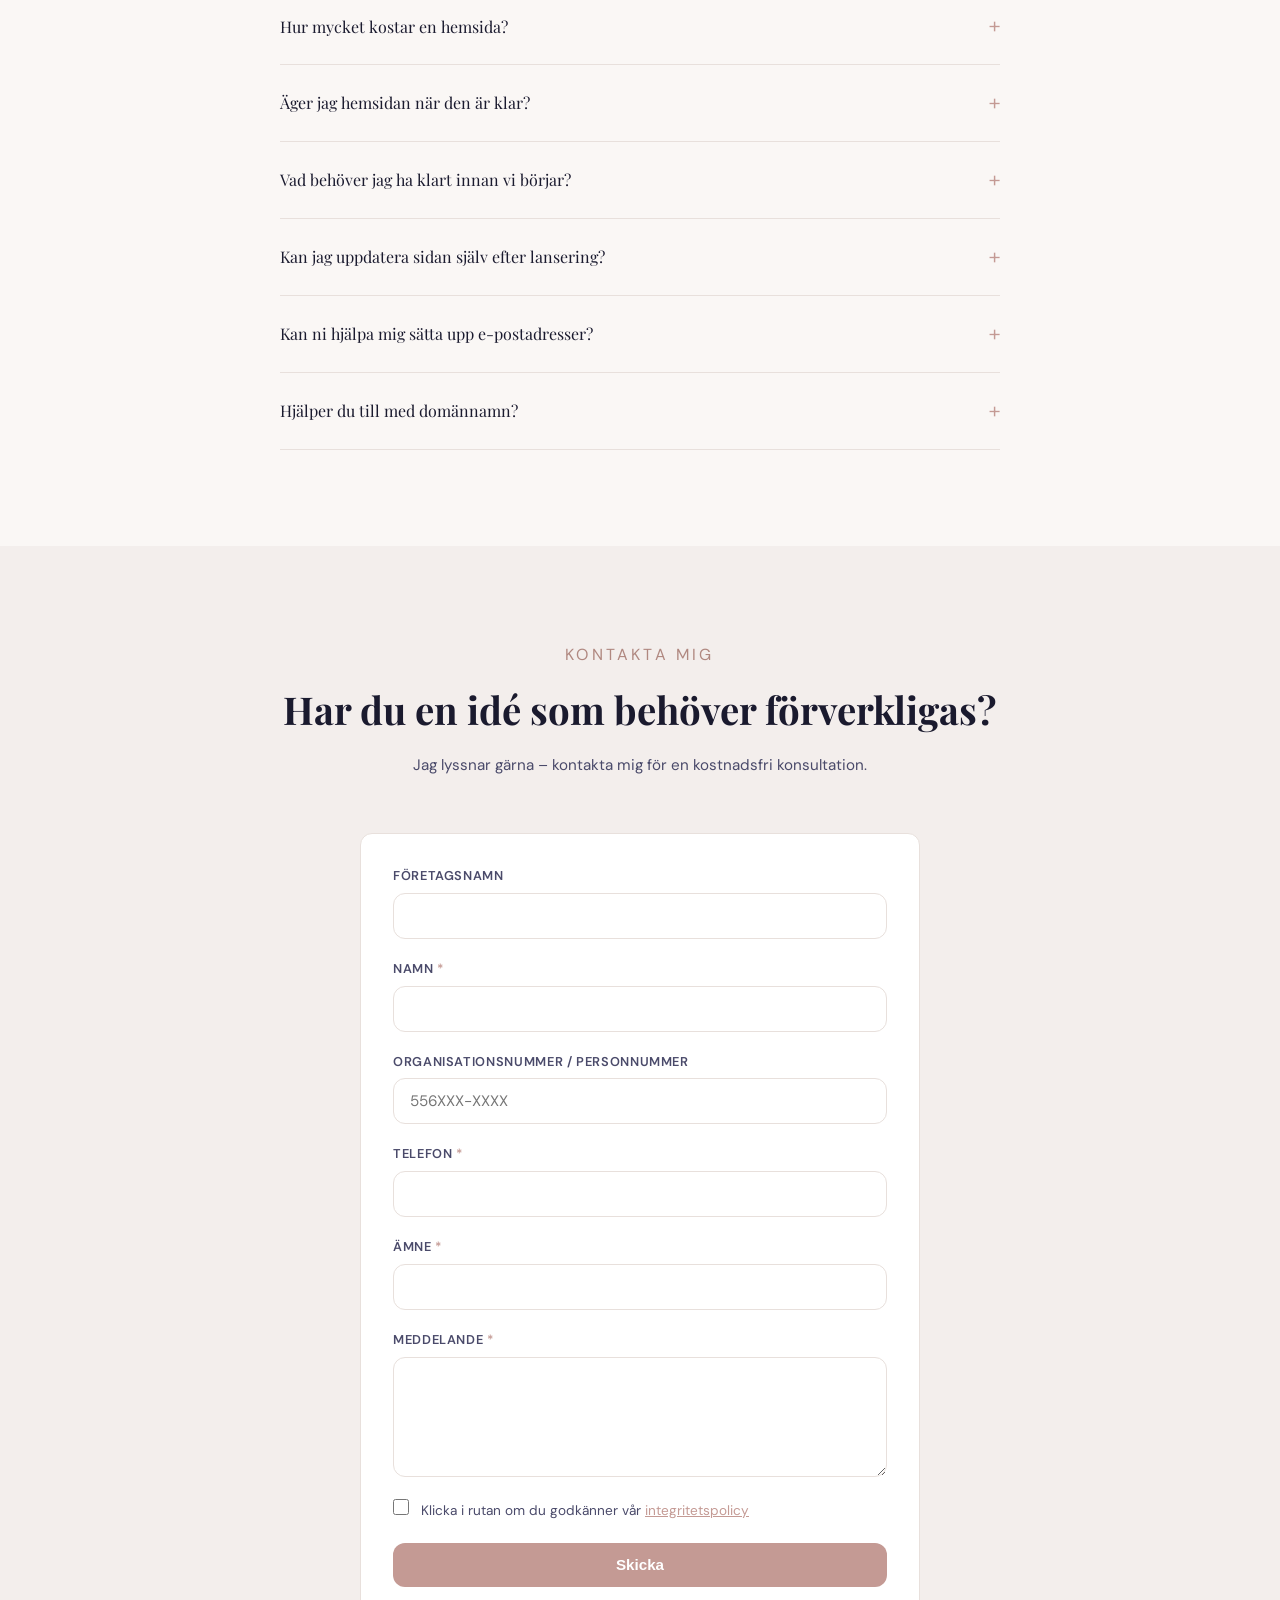
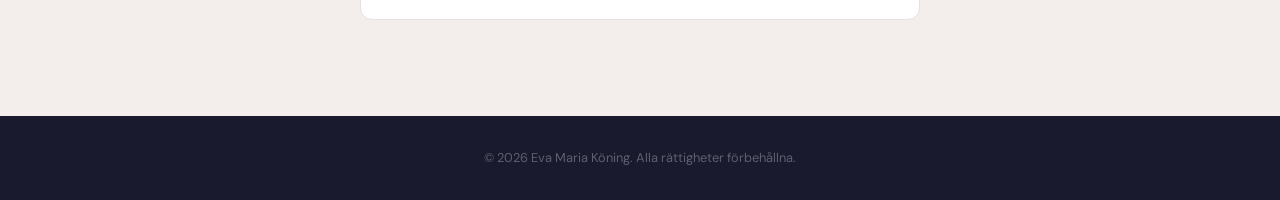
==== commit 45bc2fe6: "added a project" ====
--- a/index.html
+++ b/index.html
@@ -426,14 +426,14 @@
             </a>
             <a
               class="portfolio-kort"
-              href="https://msthlm.se/"
+              href="https://sodermannen.netlify.app/#"
               target="_blank"
               rel="noopener noreferrer"
             >
               <div class="portfolio-bild">
                 <img
                   src="image/Sodermannen.png"
-                  alt="M STHLM AB Redovisnings hemsida och mobilvy"
+                  alt="AB Södermännen Strängnäs hemsida och mobilvy"
                 />
               </div>
               <div class="portfolio-info">
@@ -442,6 +442,27 @@
                 <span class="portfolio-tag">HTML</span>
                 <span class="portfolio-tag">CSS</span>
                 <span class="portfolio-tag">JavaScript</span>
+              </div>
+            </a>
+            <a
+              class="portfolio-kort"
+              href=""
+              target="_blank"
+              rel="noopener noreferrer"
+            >
+              <div class="portfolio-bild">
+                <img
+                  src="image/koning.png"
+                  alt="Könings Entreprenad ABs logga"
+                />
+              </div>
+              <div class="portfolio-info">
+                <h3>Könings Entreprenad AB</h3>
+                <p>
+                  Mark & Anläggning, Webdesign & Digitalmarknadsföring, Ny logga
+                  & varumärke
+                </p>
+                <span class="portfolio-tag">Canva</span>
               </div>
             </a>
           </div>
--- a/style.css
+++ b/style.css
@@ -168,8 +168,8 @@
   transition: color var(--transition);
 }
 
-.menu a:hover {
-  color: var(--accent);
+.menu a:not(.nav-cta):hover {
+  color: var(--white);
   text-decoration: underline;
 }
 
@@ -178,14 +178,17 @@
   color: var(--white) !important;
   padding: 0.5rem 1.25rem !important;
   border-radius: var(--radius-sm) !important;
-  transition: background var(--transition) !important;
+  transition: all 0.3s ease !important;
   margin: 0.5rem 1rem !important;
   display: block !important;
   text-align: center !important;
 }
 
 .nav-cta:hover {
-  background: var(--accent) !important;
+  background: var(--accent-light) !important;
+  color: var(--white) !important;
+  transform: translateY(-2px);
+  box-shadow: 0 8px 24px rgba(196, 154, 148, 0.35);
 }
 
 @media (min-width: 768px) {
@@ -220,9 +223,6 @@
     display: inline;
     padding: 0;
     color: rgba(255, 255, 255, 0.85) !important;
-    text-shadow:
-      0 2px 8px rgba(0, 0, 0, 0.45),
-      0 2px 8px rgba(0, 0, 0, 0.45);
   }
 
   .menu a:hover {
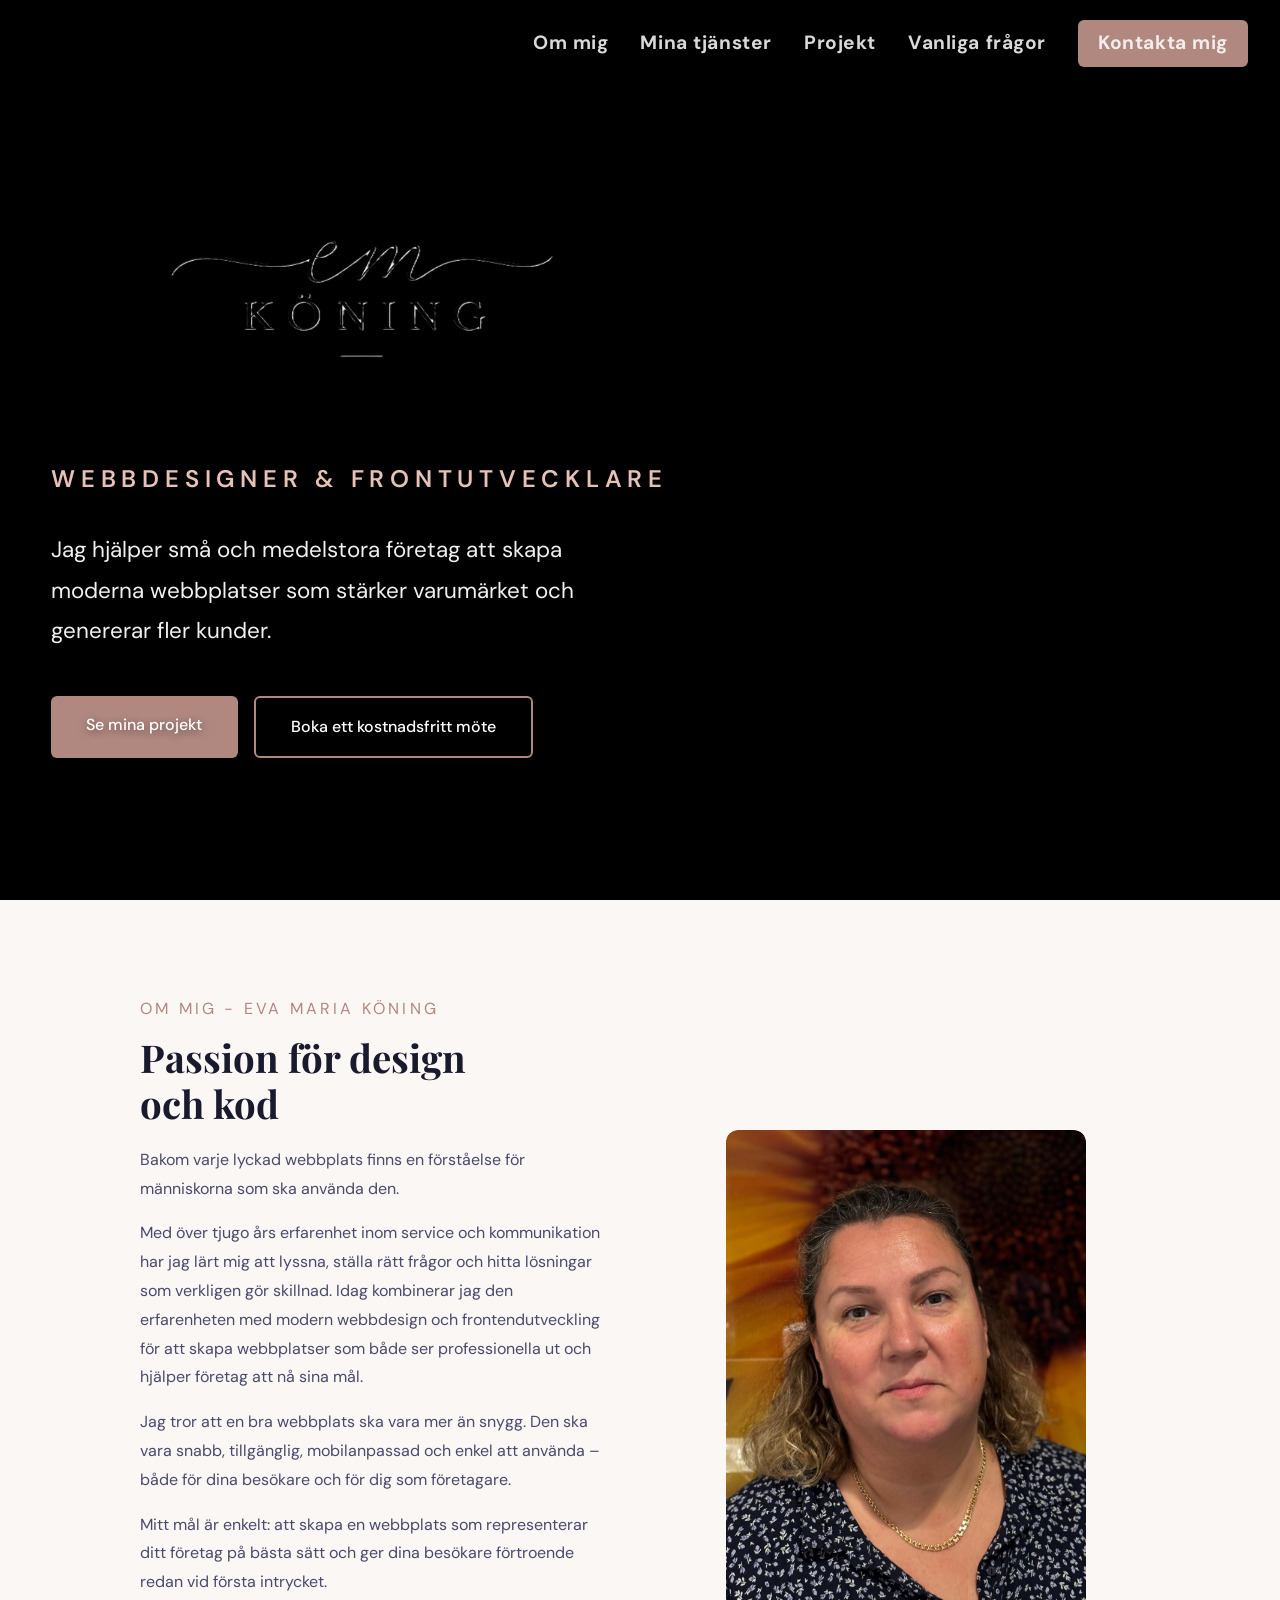
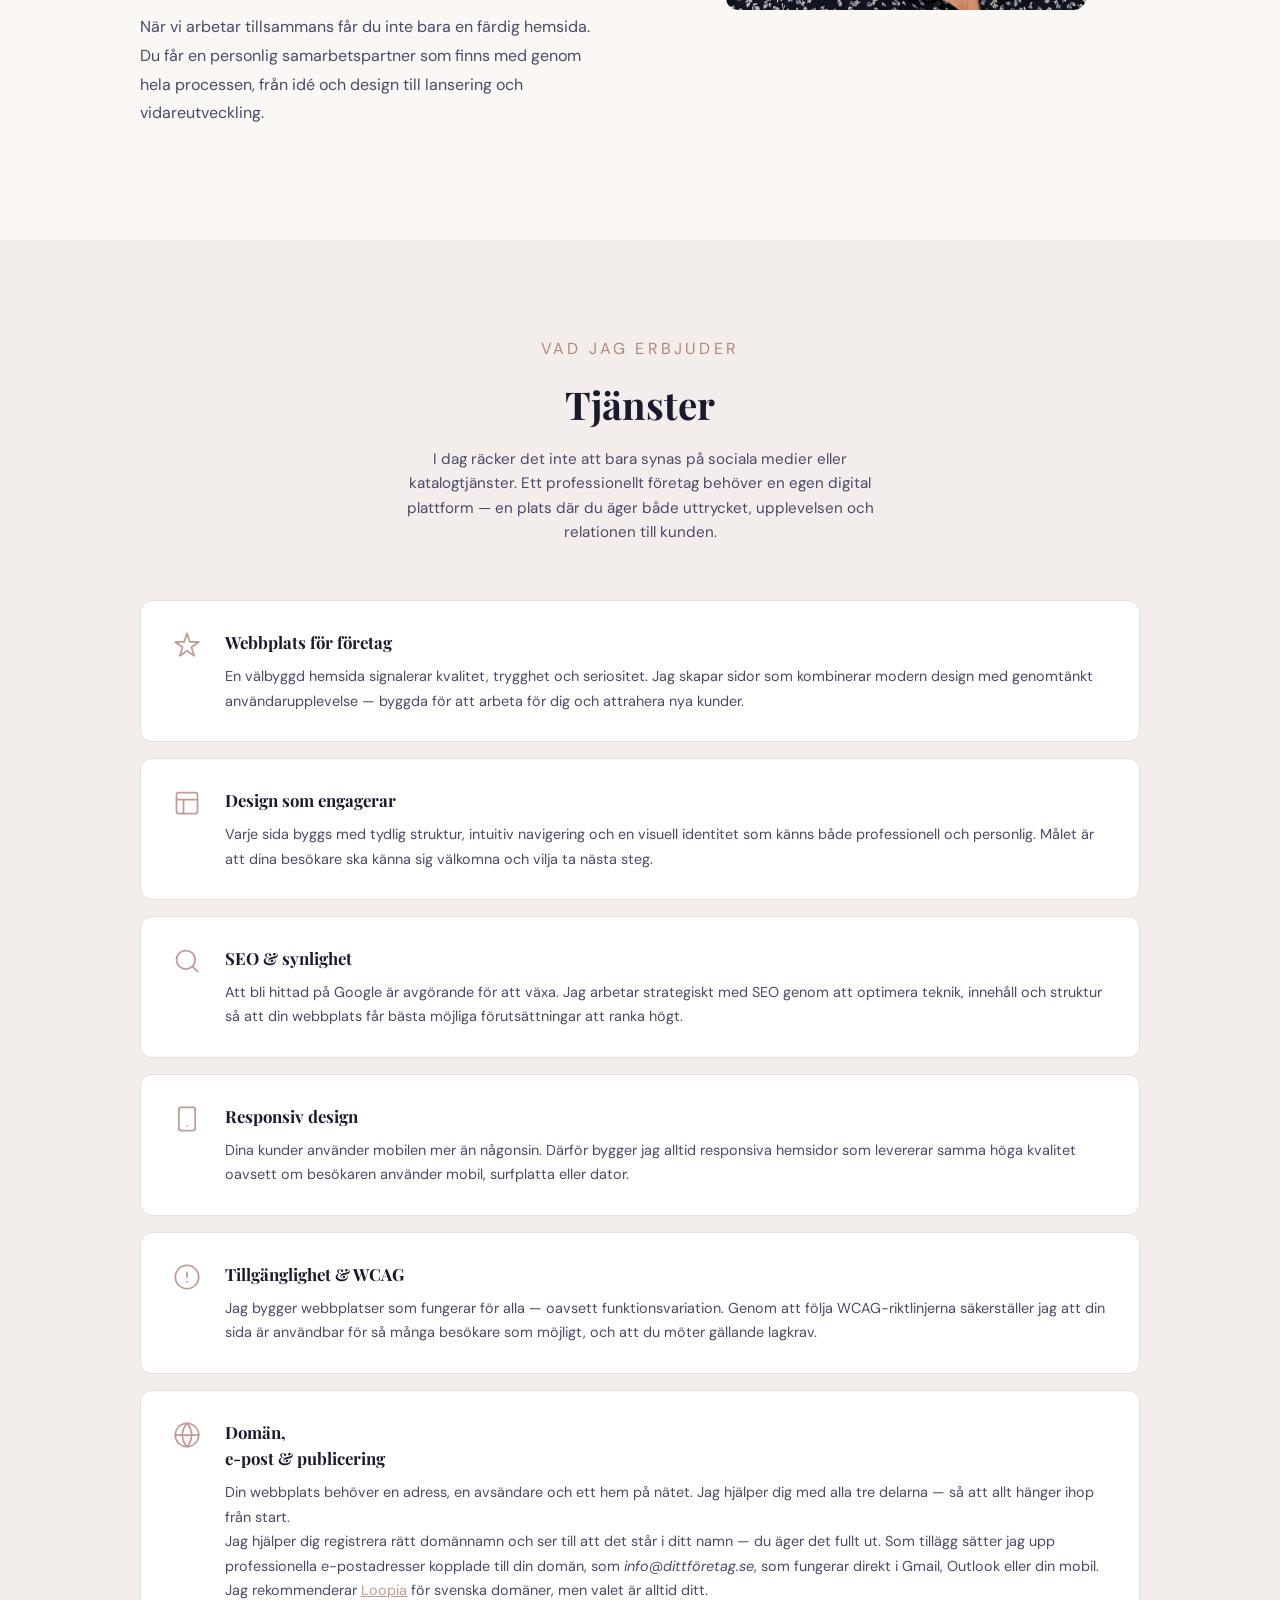
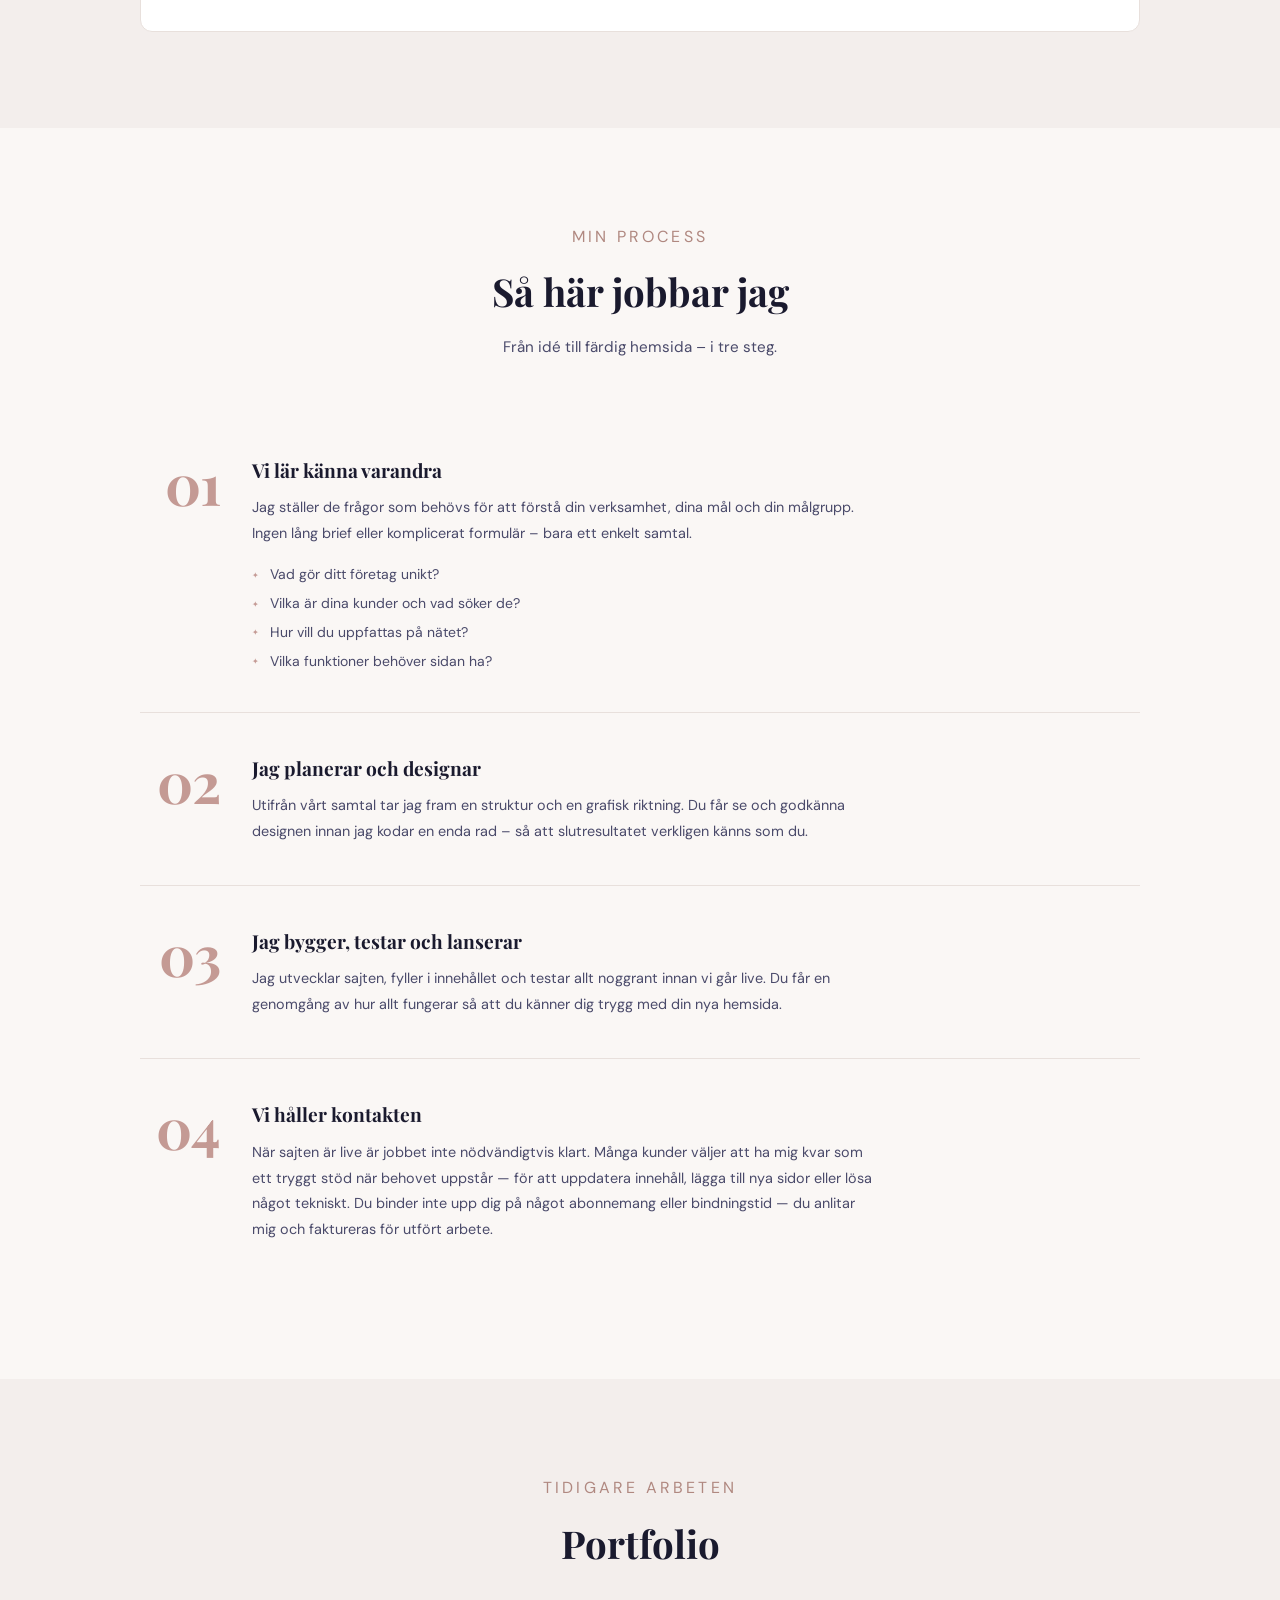
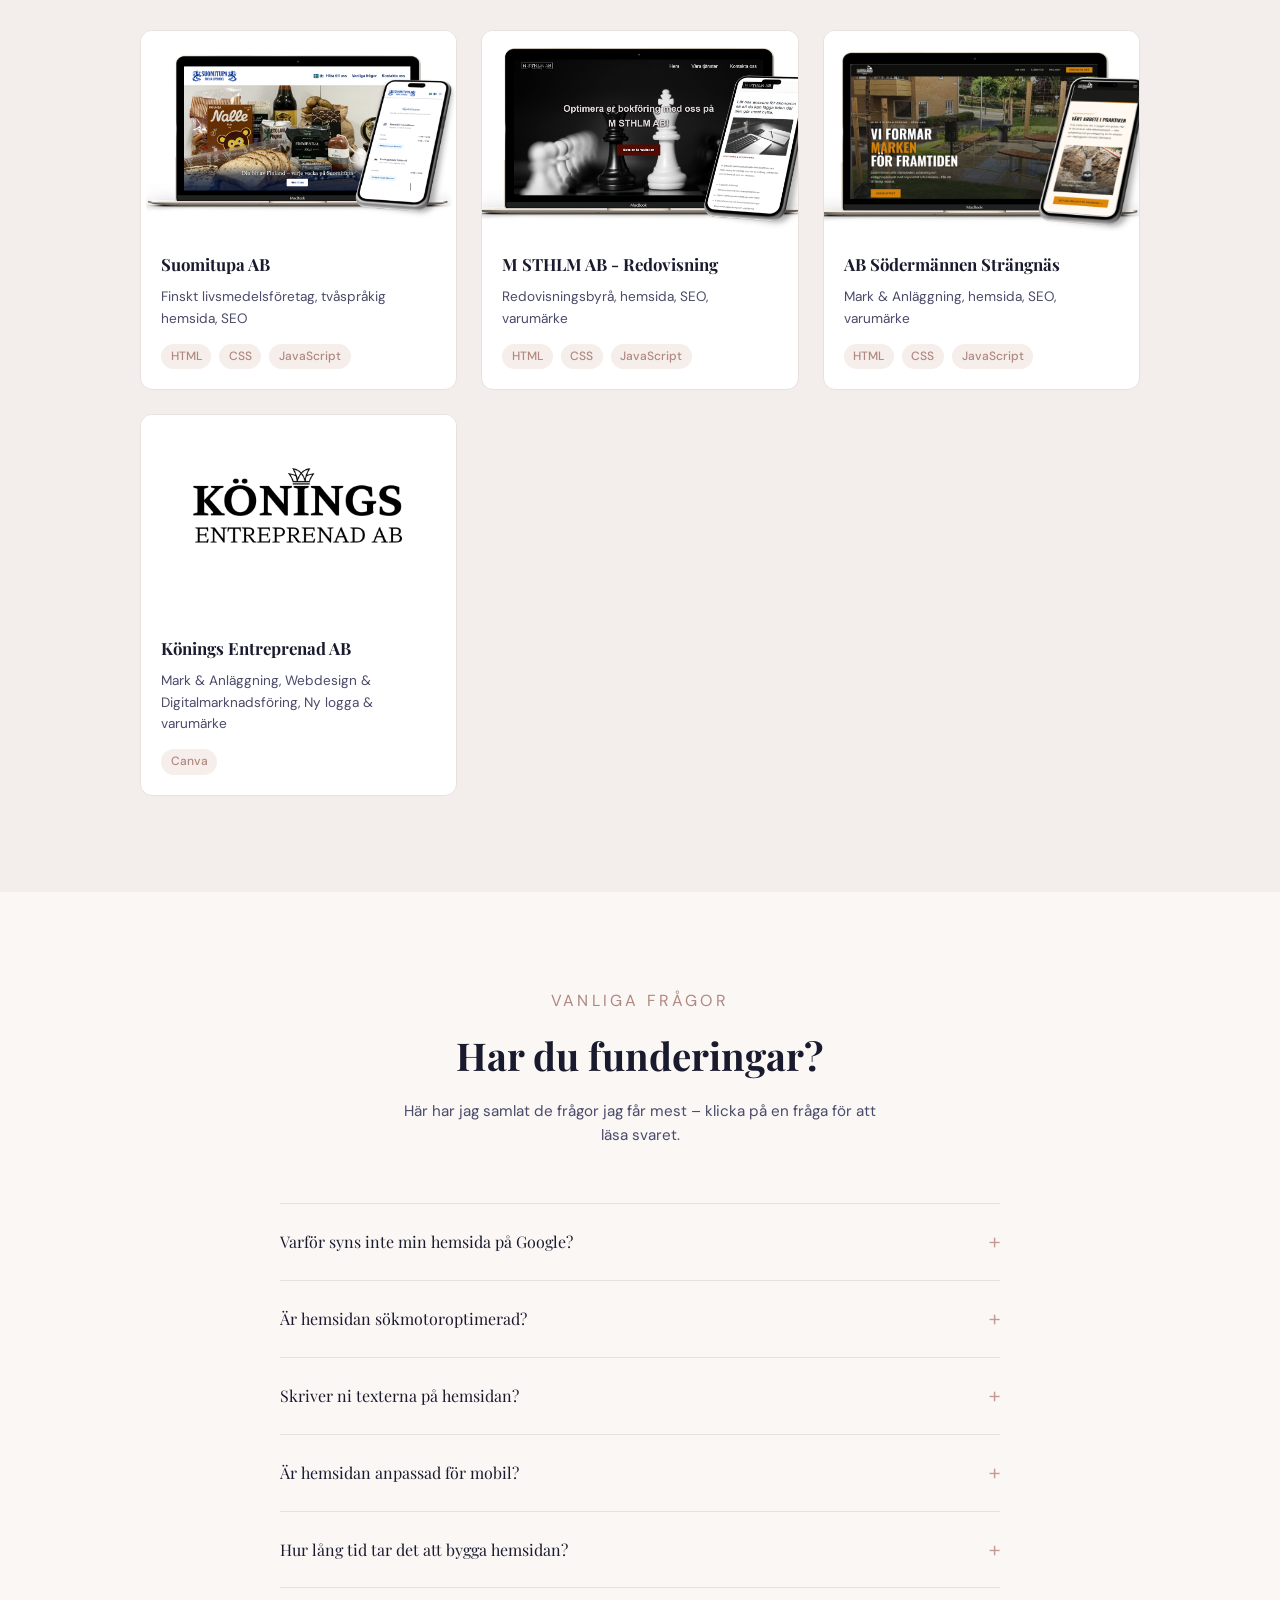
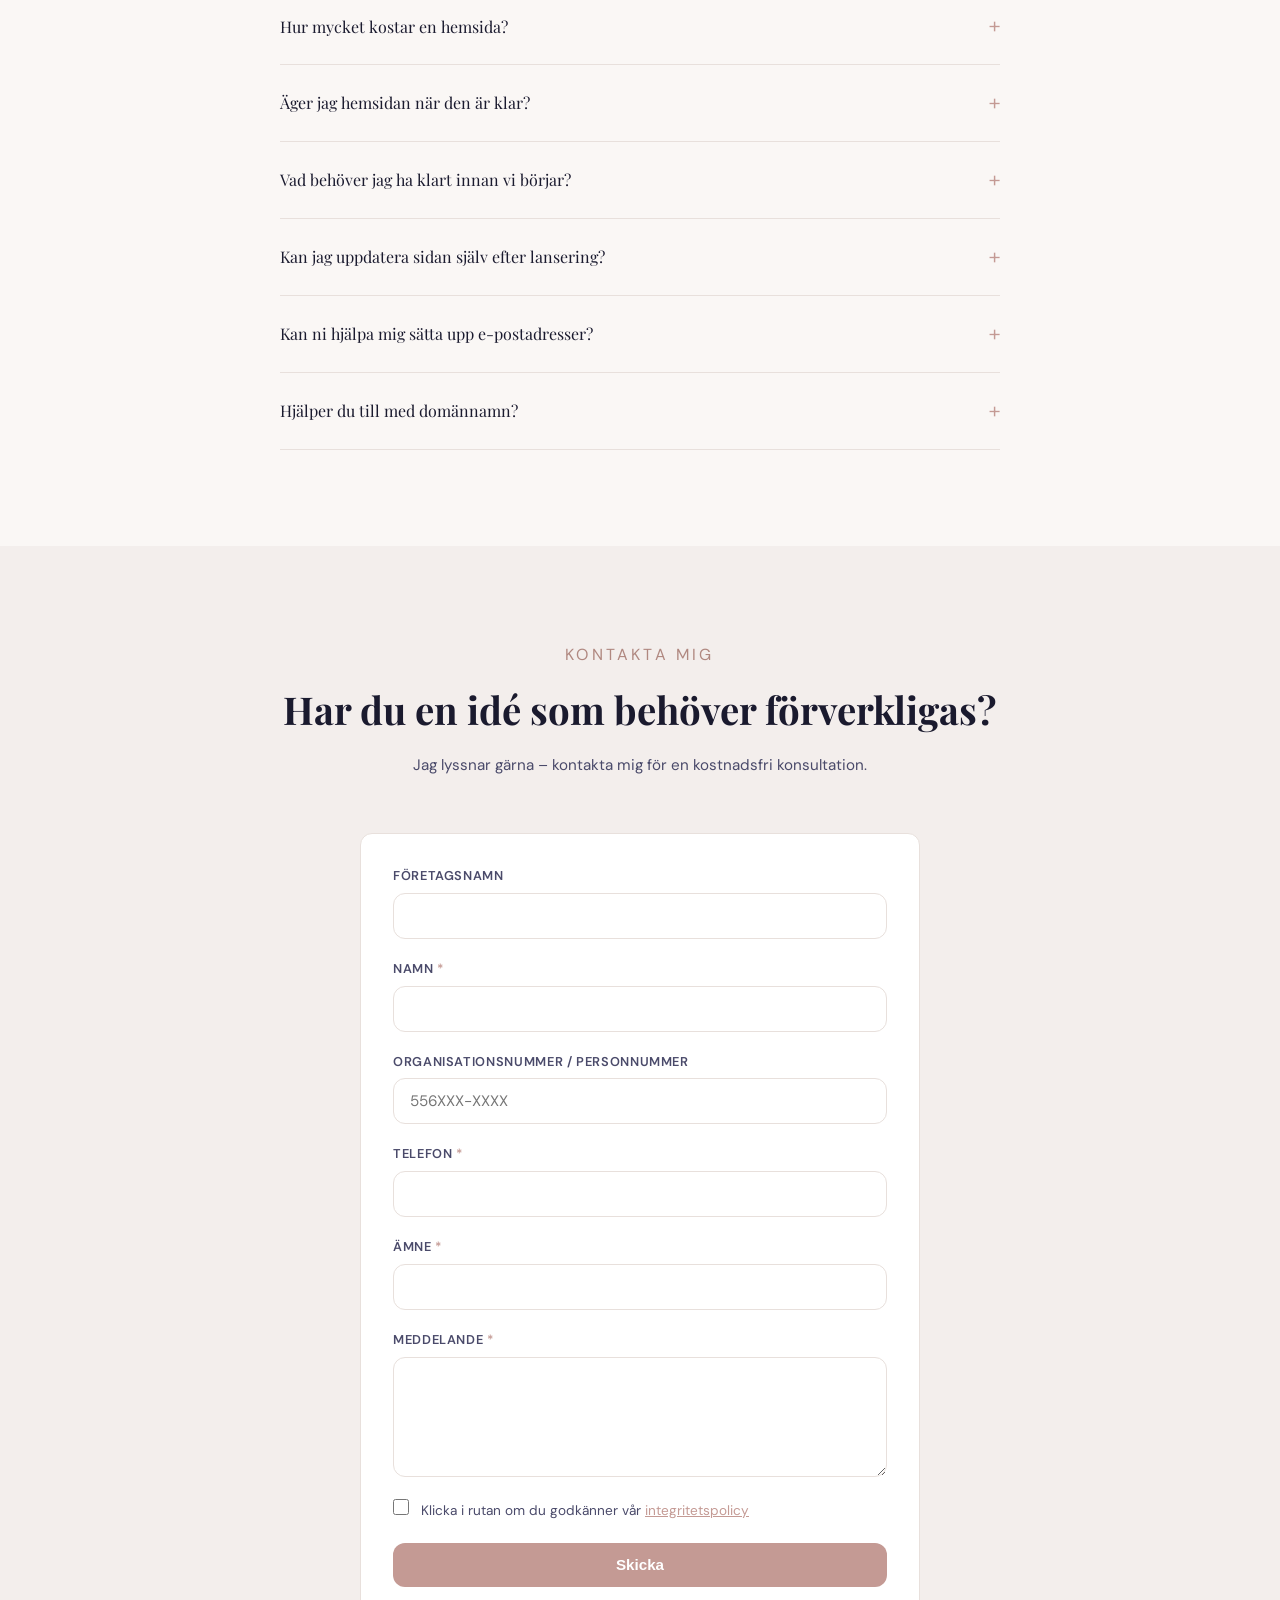
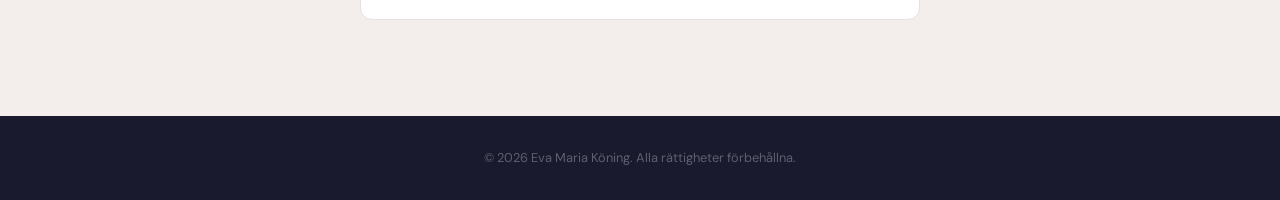
==== commit 1bcf1138: "new logo" ====
--- a/index.html
+++ b/index.html
@@ -18,13 +18,8 @@
     <header id="site-header">
       <div class="header-inner">
         <a href="#" class="logo">
-          <!-- <img
-            src="image/logo_black.png"
-            alt="EM Köning logotyp"
-            class="logo-ljus"
-          /> -->
           <img
-            src="image/logo-pink.png"
+            src="image/logo_trans.png"
             alt="EM Köning logotyp"
             class="logo-mork"
           />
@@ -52,7 +47,7 @@
         <div class="hero-overlay"></div>
         <div class="hero-content">
           <div class="hero-text">
-            <img src="image/logo_black.png" alt="logo" />
+            <img src="image/logo_trans.png" alt="logo" />
             <p class="hero-eyebrow">Webbdesigner & Frontutvecklare</p>
             <p class="hero-sub">
               Jag hjälper små och medelstora företag att skapa moderna
@@ -653,7 +648,7 @@
           </div>
           <div class="kontakt-box">
             <div class="form-card">
-              <form id="kontakt-form">
+              <form id="kontakt-form" novalidate>
                 <div class="field">
                   <label for="foretag">Företagsnamn</label>
                   <input type="text" id="foretag" name="foretag" />
@@ -661,7 +656,7 @@
 
                 <div class="field">
                   <label for="namn">Namn <span class="req">*</span></label>
-                  <input type="text" id="namn" name="namn" required />
+                  <input type="text" id="namn" name="namn" />
                 </div>
 
                 <div class="field">
@@ -678,23 +673,19 @@
                   <label for="telefon"
                     >Telefon <span class="req">*</span></label
                   >
-                  <input type="tel" id="telefon" name="telefon" required />
+                  <input type="tel" id="telefon" name="telefon" />
                 </div>
 
                 <div class="field">
                   <label for="amne">Ämne <span class="req">*</span></label>
-                  <input type="text" id="amne" name="amne" required />
+                  <input type="text" id="amne" name="amne" />
                 </div>
 
                 <div class="field">
                   <label for="meddelande"
                     >Meddelande <span class="req">*</span></label
                   >
-                  <textarea
-                    id="meddelande"
-                    name="meddelande"
-                    required
-                  ></textarea>
+                  <textarea id="meddelande" name="meddelande"></textarea>
                 </div>
 
                 <p id="form-success" class="form-success">
@@ -706,16 +697,10 @@
                   type="checkbox"
                   name="integritetspolicy"
                   id="integritetspolicy"
-                  required
                 />
                 <label for="integritetspolicy">
                   Klicka i rutan om du godkänner vår
-                  <a
-                    href="./integritetspolicy.html"
-                    target="_blank"
-                    rel="noopener noreferrer"
-                    >integritetspolicy</a
-                  >
+                  <a href="./integritetspolicy.html">integritetspolicy</a>
                 </label>
 
                 <button type="submit" class="btn-submit">Skicka</button>
@@ -760,6 +745,60 @@
           }
         });
       });
+
+      // Spara & återställ kontaktformulärets ifyllda data,
+      // så inget försvinner om man går till integritetspolicyn och tillbaka
+      const kontaktFormFields = [
+        "foretag",
+        "namn",
+        "orgnr",
+        "telefon",
+        "amne",
+        "meddelande",
+      ];
+      const kontaktStorageKey = "kontaktFormData";
+
+      // Återställ sparad data vid sidladdning
+      document.addEventListener("DOMContentLoaded", () => {
+        const saved = sessionStorage.getItem(kontaktStorageKey);
+        if (saved) {
+          const data = JSON.parse(saved);
+          kontaktFormFields.forEach((id) => {
+            const field = document.getElementById(id);
+            if (field && data[id]) field.value = data[id];
+          });
+          const checkbox = document.getElementById("integritetspolicy");
+          if (checkbox && data.integritetspolicy) {
+            checkbox.checked = data.integritetspolicy;
+          }
+        }
+      });
+
+      // Spara fältvärden varje gång användaren skriver något
+      kontaktFormFields.forEach((id) => {
+        const field = document.getElementById(id);
+        if (field) {
+          field.addEventListener("input", () => {
+            const data = JSON.parse(
+              sessionStorage.getItem(kontaktStorageKey) || "{}",
+            );
+            data[id] = field.value;
+            sessionStorage.setItem(kontaktStorageKey, JSON.stringify(data));
+          });
+        }
+      });
+
+      const integritetspolicyCheckbox =
+        document.getElementById("integritetspolicy");
+      if (integritetspolicyCheckbox) {
+        integritetspolicyCheckbox.addEventListener("change", () => {
+          const data = JSON.parse(
+            sessionStorage.getItem(kontaktStorageKey) || "{}",
+          );
+          data.integritetspolicy = integritetspolicyCheckbox.checked;
+          sessionStorage.setItem(kontaktStorageKey, JSON.stringify(data));
+        });
+      }
     </script>
   </body>
 </html>
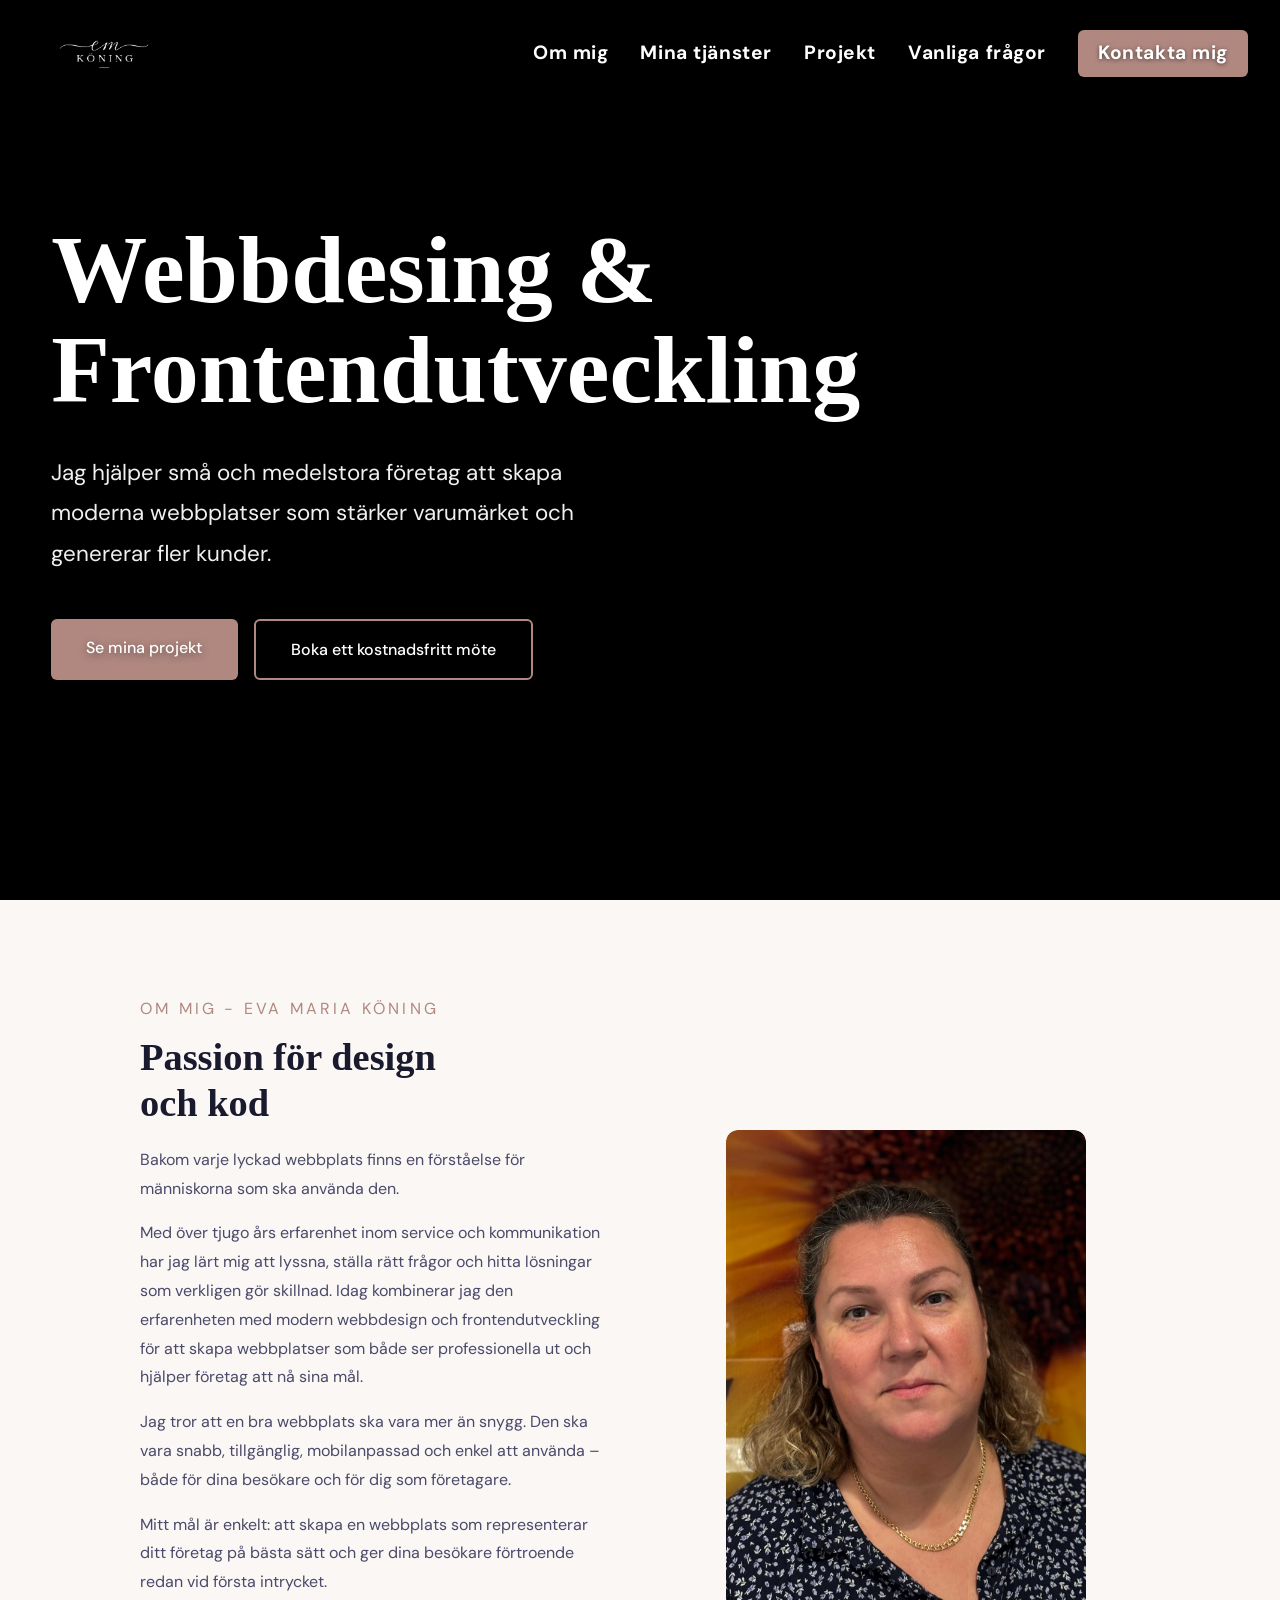
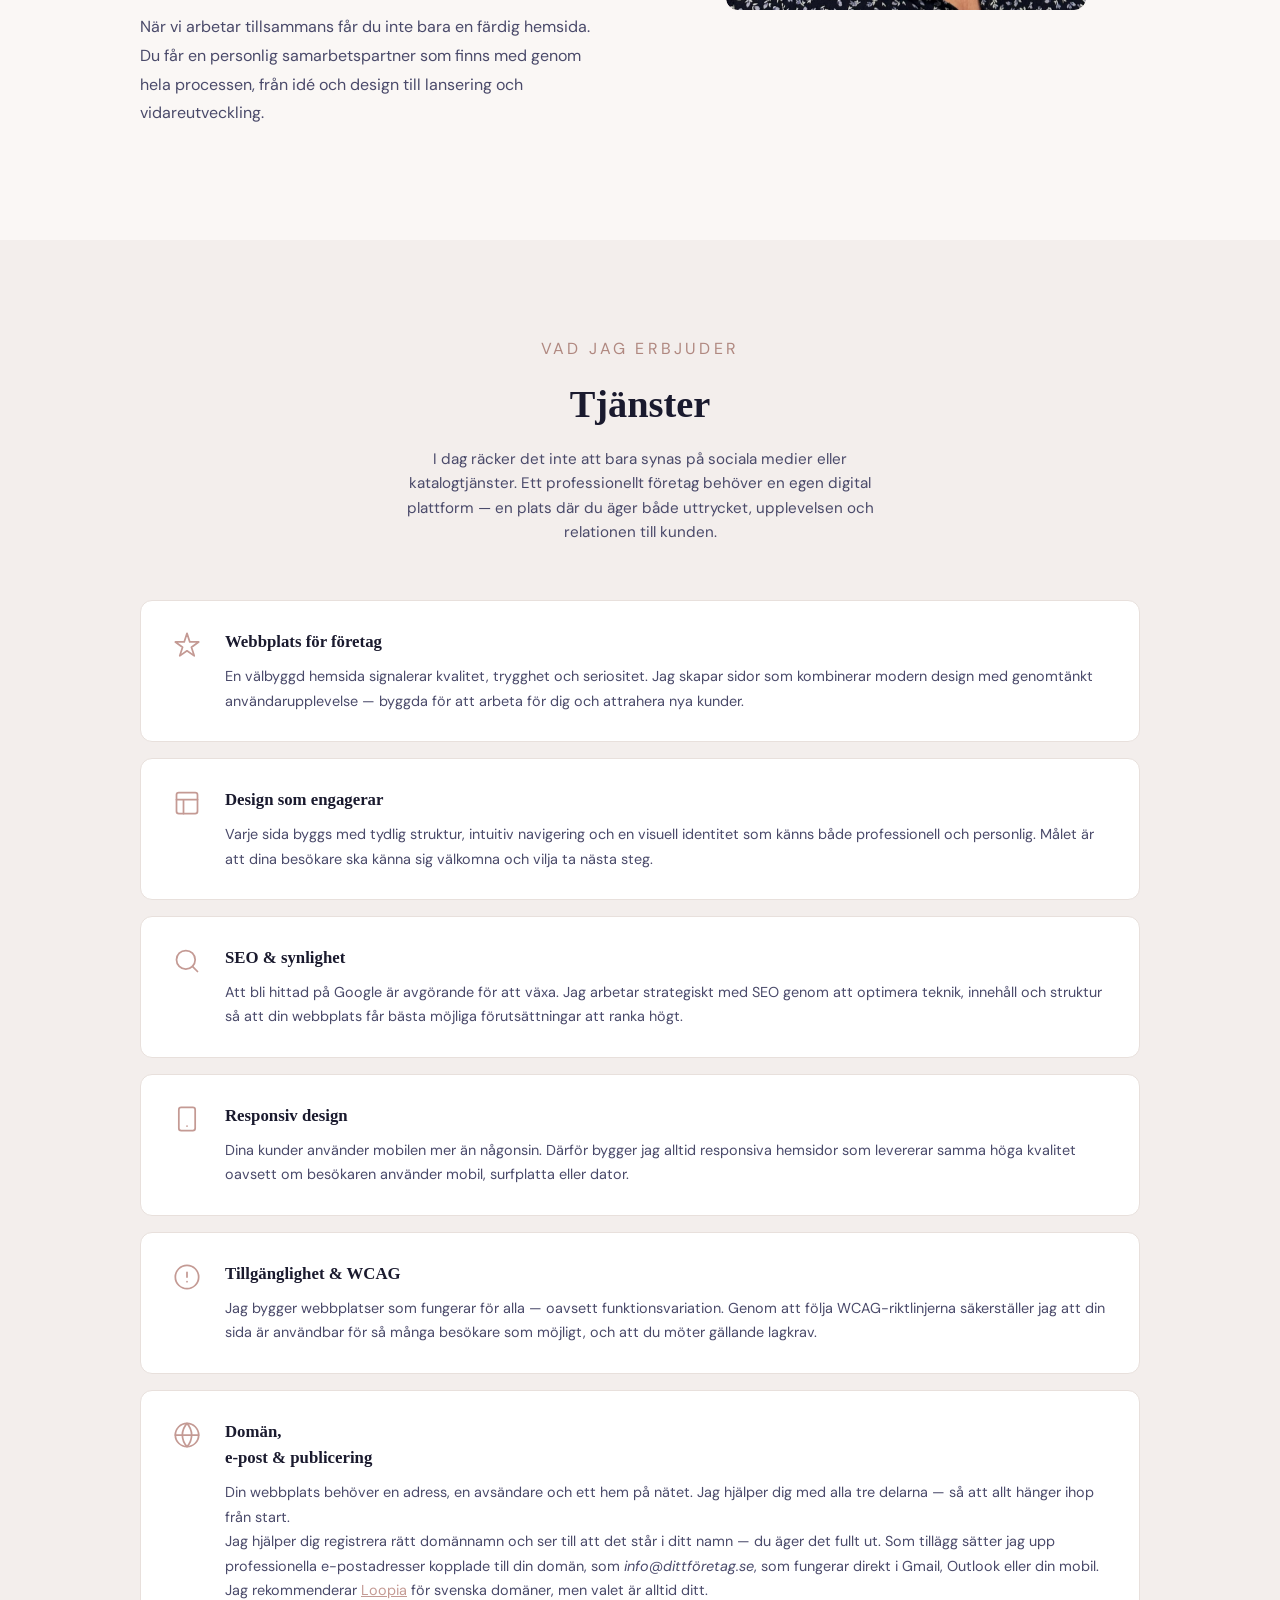
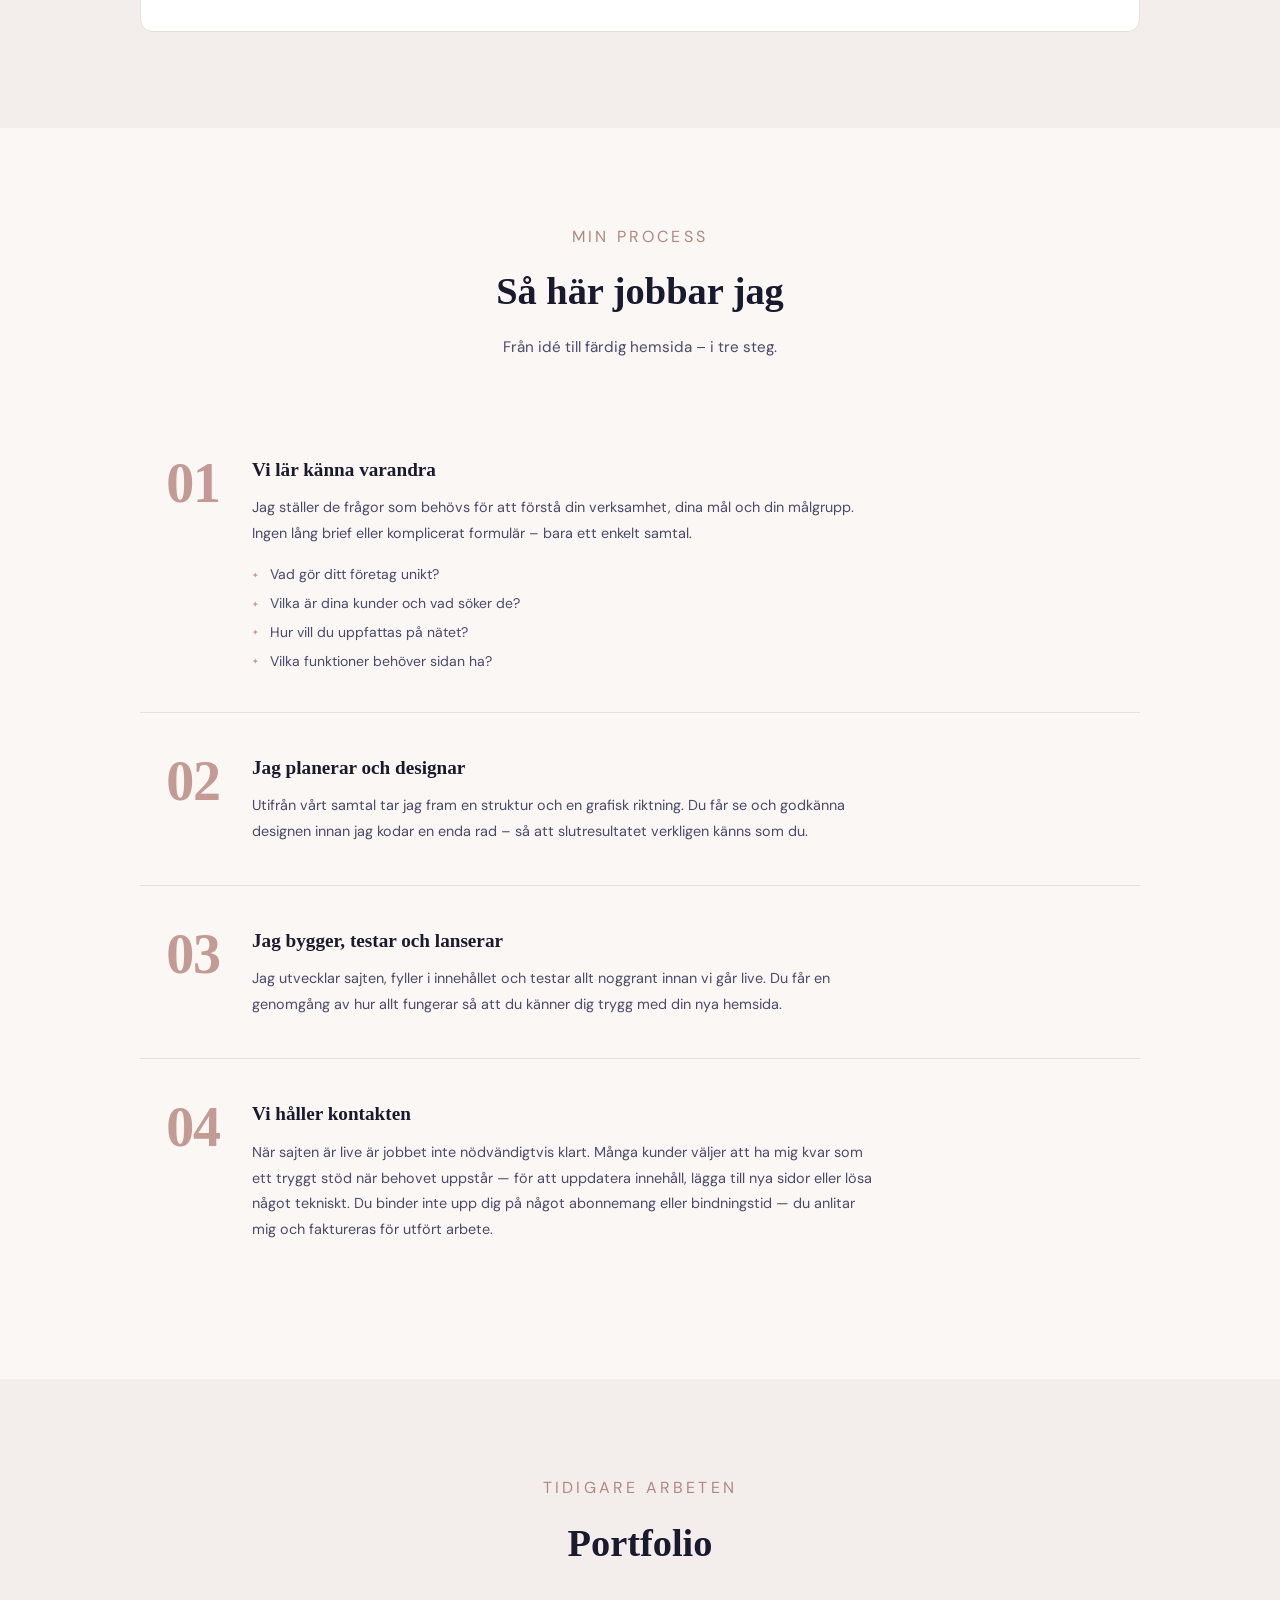
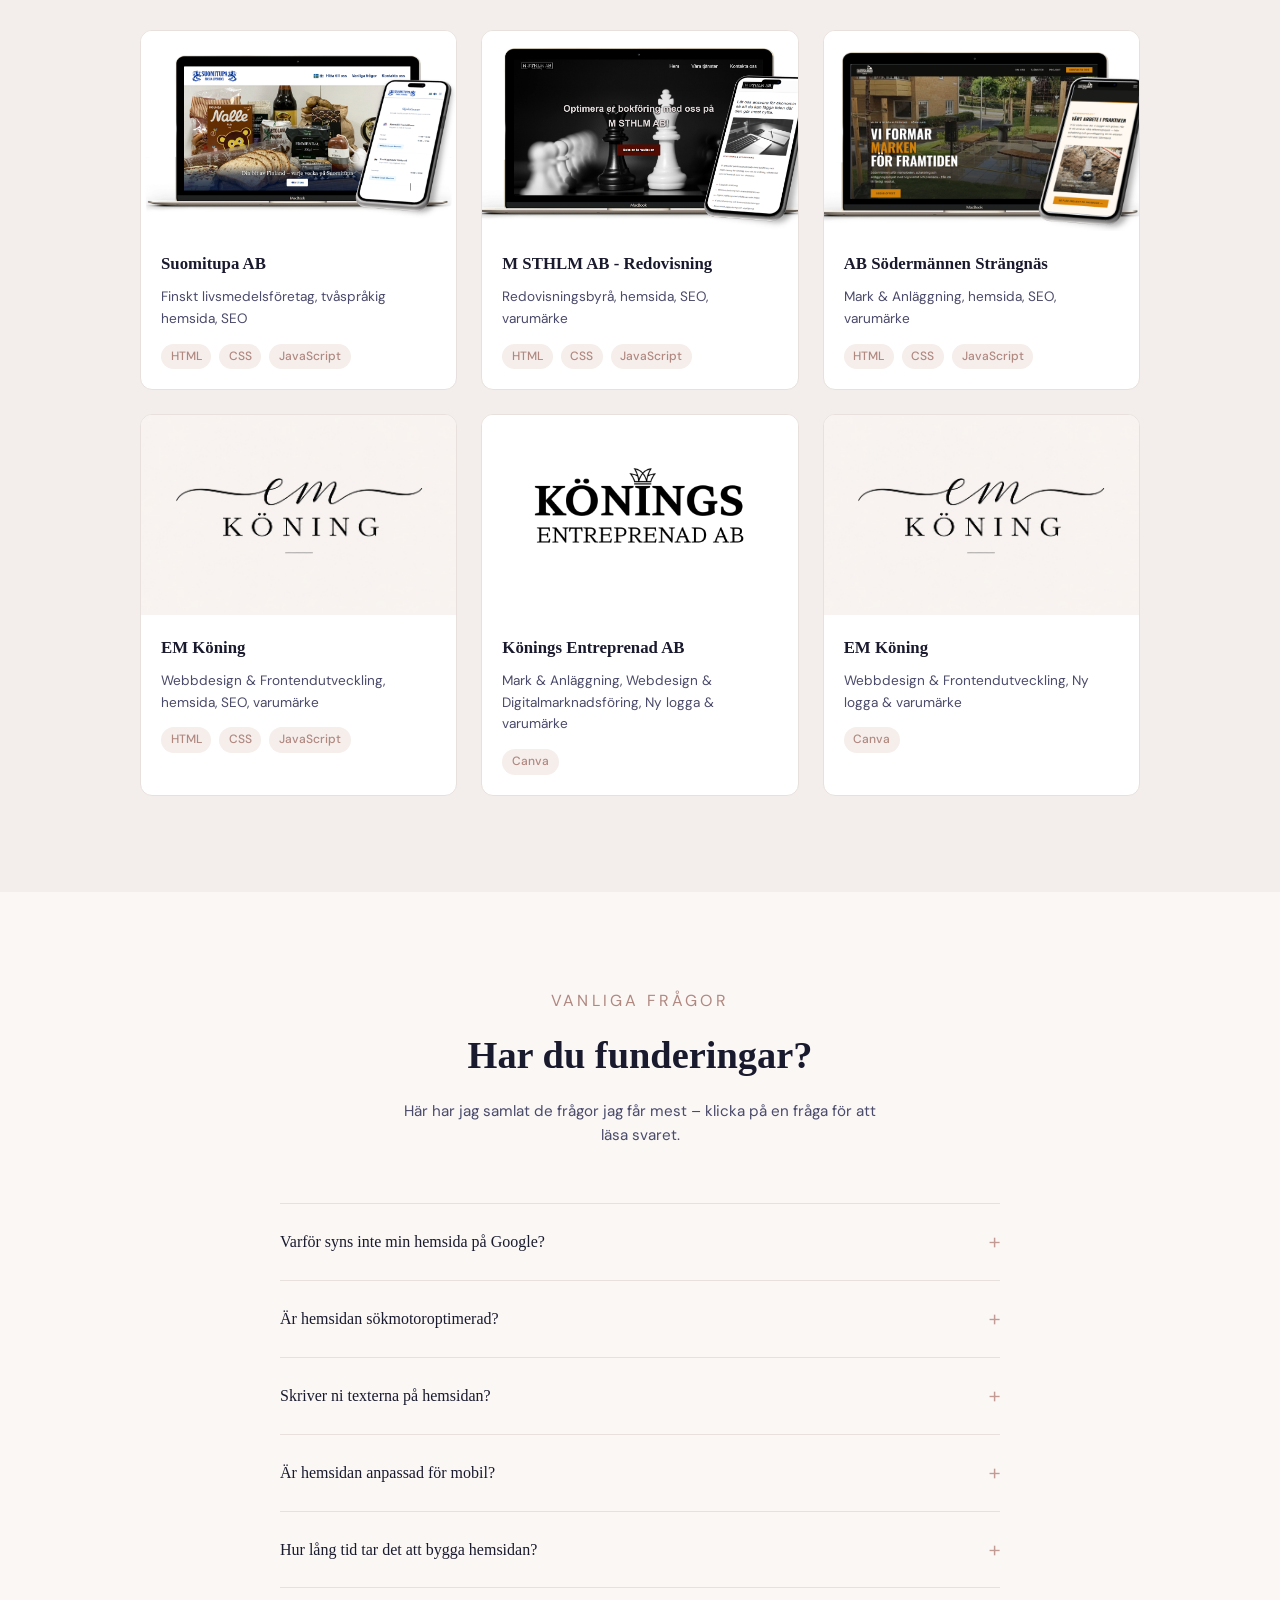
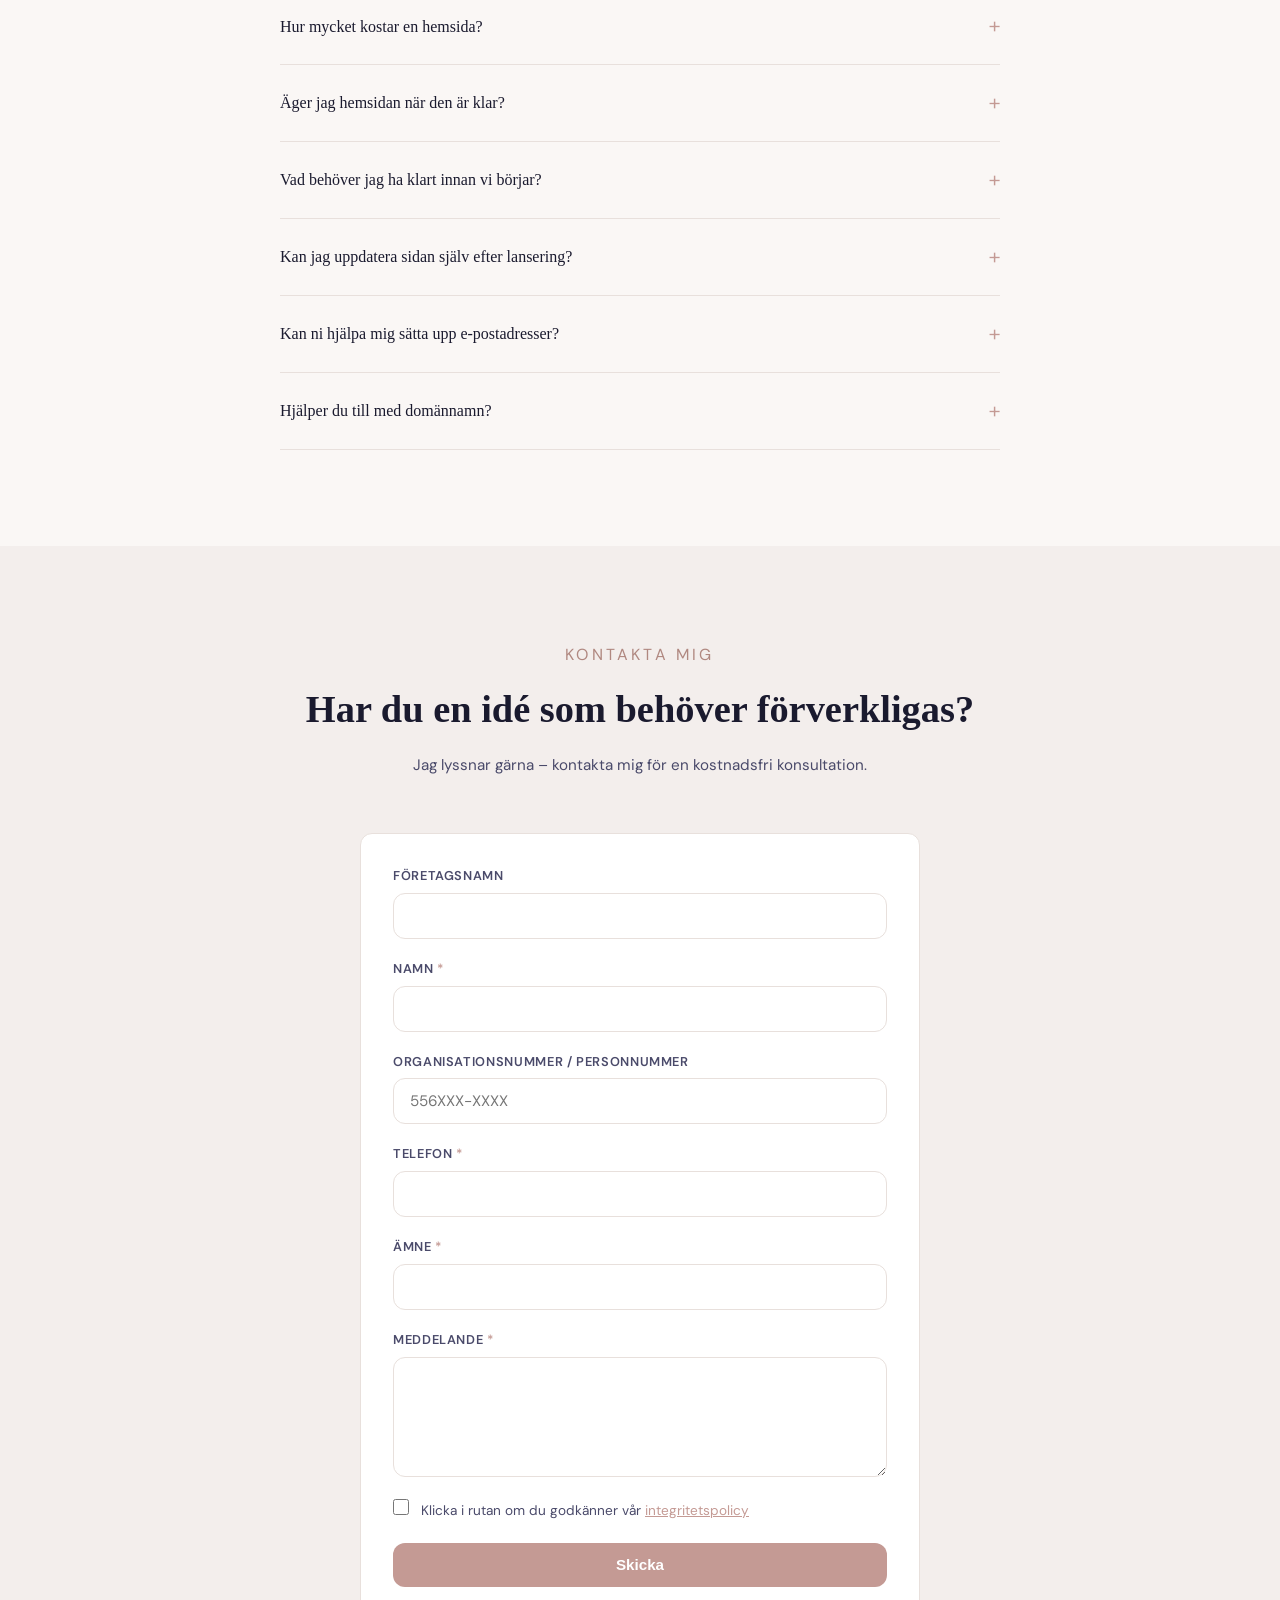
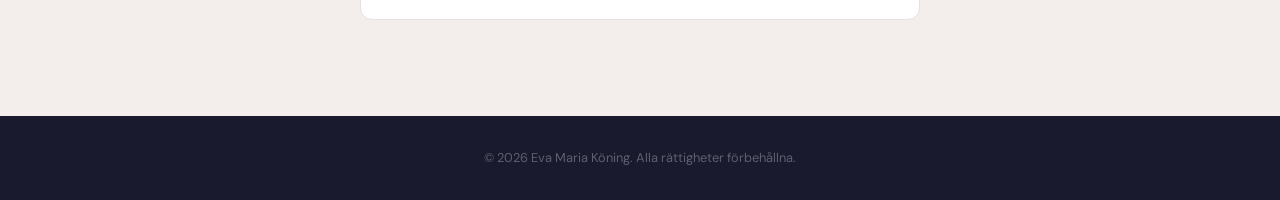
==== commit 244790ba: "worked with hero-section and startpage" ====
--- a/index.html
+++ b/index.html
@@ -19,6 +19,11 @@
       <div class="header-inner">
         <a href="#" class="logo">
           <img
+            src="image/logo_ljus.png"
+            alt="EM Köning logotyp"
+            class="logo-ljus"
+          />
+          <img
             src="image/logo_trans.png"
             alt="EM Köning logotyp"
             class="logo-mork"
@@ -45,10 +50,17 @@
           <source src="image/video.mp4" type="video/mp4" />
         </video>
         <div class="hero-overlay"></div>
+
+        <!-- Fristående bildmärke, uppe i vänstra hörnet -->
+        <!-- <img
+          src="image/logo_ljus.png"
+          alt="EM Köning logotyp"
+          class="hero-brandmark"
+        /> -->
+
         <div class="hero-content">
           <div class="hero-text">
-            <img src="image/logo_trans.png" alt="logo" />
-            <p class="hero-eyebrow">Webbdesigner & Frontutvecklare</p>
+            <h1 class="hero-text">Webbdesing & Frontendutveckling</h1>
             <p class="hero-sub">
               Jag hjälper små och medelstora företag att skapa moderna
               webbplatser som stärker varumärket och genererar fler kunder.
@@ -378,6 +390,7 @@
             <span class="section-label">Tidigare arbeten</span>
             <h2>Portfolio</h2>
           </div>
+
           <div class="portfolio-grid">
             <a
               class="portfolio-kort"
@@ -441,6 +454,27 @@
             </a>
             <a
               class="portfolio-kort"
+              href="https://emkoning.netlify.app/"
+              target="_blank"
+              rel="noopener noreferrer"
+            >
+              <div class="portfolio-bild">
+                <img
+                  src="image/logo.png"
+                  alt="EM Könings hemsida och mobilvy"
+                />
+              </div>
+              <div class="portfolio-info">
+                <h3>EM Köning</h3>
+                <p>Webbdesign & Frontendutveckling, hemsida, SEO, varumärke</p>
+                <span class="portfolio-tag">HTML</span>
+                <span class="portfolio-tag">CSS</span>
+                <span class="portfolio-tag">JavaScript</span>
+              </div>
+            </a>
+
+            <a
+              class="portfolio-kort"
               href=""
               target="_blank"
               rel="noopener noreferrer"
@@ -457,6 +491,21 @@
                   Mark & Anläggning, Webdesign & Digitalmarknadsföring, Ny logga
                   & varumärke
                 </p>
+                <span class="portfolio-tag">Canva</span>
+              </div>
+            </a>
+            <a
+              class="portfolio-kort"
+              href=""
+              target="_blank"
+              rel="noopener noreferrer"
+            >
+              <div class="portfolio-bild">
+                <img src="image/logo.png" alt="EM Könings logga" />
+              </div>
+              <div class="portfolio-info">
+                <h3>EM Köning</h3>
+                <p>Webbdesign & Frontendutveckling, Ny logga & varumärke</p>
                 <span class="portfolio-tag">Canva</span>
               </div>
             </a>
--- a/style.css
+++ b/style.css
@@ -85,6 +85,24 @@
   box-shadow: 0 1px 0 var(--border);
 }
 
+/* Innan scroll är headern transparent ovanpå hero-bilden. Ett eget,
+   svagt mörkt scrim (oberoende av hero-overlayns gradient) garanterar
+   att navigeringstexten alltid har tillräcklig kontrast, oavsett vad
+   som råkar synas bakom den i bilden. */
+#site-header:not(.scrolled)::before {
+  content: "";
+  position: absolute;
+  inset: 0;
+  z-index: -1;
+  background: linear-gradient(
+    180deg,
+    rgba(0, 0, 0, 0.45) 0%,
+    rgba(0, 0, 0, 0.15) 70%,
+    rgba(0, 0, 0, 0) 100%
+  );
+  pointer-events: none;
+}
+
 /* LOGO */
 .logo {
   display: flex;
@@ -92,7 +110,7 @@
 }
 
 .logo img {
-  height: 44px;
+  height: 52px;
   width: auto;
   transition: opacity var(--transition);
 }
@@ -193,11 +211,11 @@
 
 @media (min-width: 768px) {
   .header-inner {
-    padding: 1.25rem 2rem;
+    padding: 1.1rem 2rem;
   }
 
   .logo img {
-    height: 55px;
+    height: 72px;
   }
 
   .menu-icon {
@@ -222,7 +240,8 @@
   .menu a {
     display: inline;
     padding: 0;
-    color: rgba(255, 255, 255, 0.85) !important;
+    color: var(--white) !important;
+    text-shadow: 0 1px 4px rgba(0, 0, 0, 0.55);
   }
 
   .menu a:hover {
@@ -231,6 +250,7 @@
 
   #site-header.scrolled .menu a {
     color: var(--ink-mid) !important;
+    text-shadow: none;
   }
 
   #site-header.scrolled .menu a:hover {
@@ -298,12 +318,21 @@
   z-index: 1;
 }
 
-/* Loggan är nu fluid - skalar mjukt med skärmen istället för fasta brytpunkter */
-.hero-logo {
-  display: block;
-  width: clamp(340px, 38vw, 620px);
+/* Fristående bildmärke, placerat för sig i hero:ns övre vänstra hörn -
+   separat från hero-text så att texten kan centreras för sig i sektionen */
+.hero-brandmark {
+  position: absolute;
+  top: calc(var(--header-h) + clamp(1rem, 3vw, 2.5rem));
+  left: clamp(1.25rem, 4vw, 3rem);
+  z-index: 2;
+
+  width: clamp(220px, 22vw, 360px);
   height: auto;
-  margin-bottom: 2rem;
+
+  opacity: 0;
+  transform: translateY(20px);
+  animation: hero-reveal 0.9s ease forwards;
+  animation-delay: 0.05s;
 }
 
 .hero-eyebrow {
@@ -323,7 +352,7 @@
 }
 
 .hero-content h1 {
-  font-family: "Playfair Display", serif;
+  font-family: "Hahmlet", serif;
   font-size: clamp(3rem, 9vw, 6rem);
   font-weight: 700;
   line-height: 1.05;
@@ -407,9 +436,13 @@
     justify-content: center;
   }
 
-  .hero-logo {
-    width: 90%;
-    max-width: 420px;
+  .hero-brandmark {
+    top: calc(var(--header-h) + 0.75rem);
+    left: 0;
+    right: 0;
+    margin: 0 auto;
+    width: 55%;
+    max-width: 260px;
   }
 }
 
@@ -503,7 +536,7 @@
 }
 
 .section-header h2 {
-  font-family: "Playfair Display", serif;
+  font-family: "Hahmlet", serif;
   font-size: clamp(1.8rem, 3vw, 2.5rem);
   font-weight: 700;
   color: var(--ink);
@@ -550,7 +583,7 @@
 }
 
 .om-text h2 {
-  font-family: "Playfair Display", serif;
+  font-family: "Hahmlet", serif;
   font-size: clamp(1.8rem, 3vw, 2.5rem);
   font-weight: 700;
   color: var(--ink);
@@ -660,7 +693,7 @@
 }
 
 .tjanst-kort h3 {
-  font-family: "Playfair Display", serif;
+  font-family: "Hahmlet", serif;
   font-size: 1.05rem;
   color: var(--ink);
   margin-bottom: 0.5rem;
@@ -708,7 +741,7 @@
 }
 
 .process-nr {
-  font-family: "Playfair Display", serif;
+  font-family: "Hahmlet", serif;
   font-size: 2.5rem;
   font-weight: 700;
   color: var(--accent);
@@ -726,7 +759,7 @@
 }
 
 .process-content h3 {
-  font-family: "Playfair Display", serif;
+  font-family: "Hahmlet", serif;
   font-size: 1.2rem;
   color: var(--ink);
   margin-bottom: 0.6rem;
@@ -829,7 +862,7 @@
 }
 
 .portfolio-info h3 {
-  font-family: "Playfair Display", serif;
+  font-family: "Hahmlet", serif;
   font-size: 1.05rem;
   color: var(--ink);
   margin-bottom: 0.5rem;
@@ -875,7 +908,7 @@
   justify-content: space-between;
   align-items: center;
   padding: 1.25rem 0;
-  font-family: "Playfair Display", serif;
+  font-family: "Hahmlet", serif;
   font-size: 1rem;
   color: var(--ink);
   cursor: pointer;
@@ -1042,7 +1075,7 @@
 }
 
 .policy-text h3 {
-  font-family: "Playfair Display", serif;
+  font-family: "Hahmlet", serif;
   font-size: 1.1rem;
   color: var(--ink);
   margin: 1.75rem 0 0.5rem;
